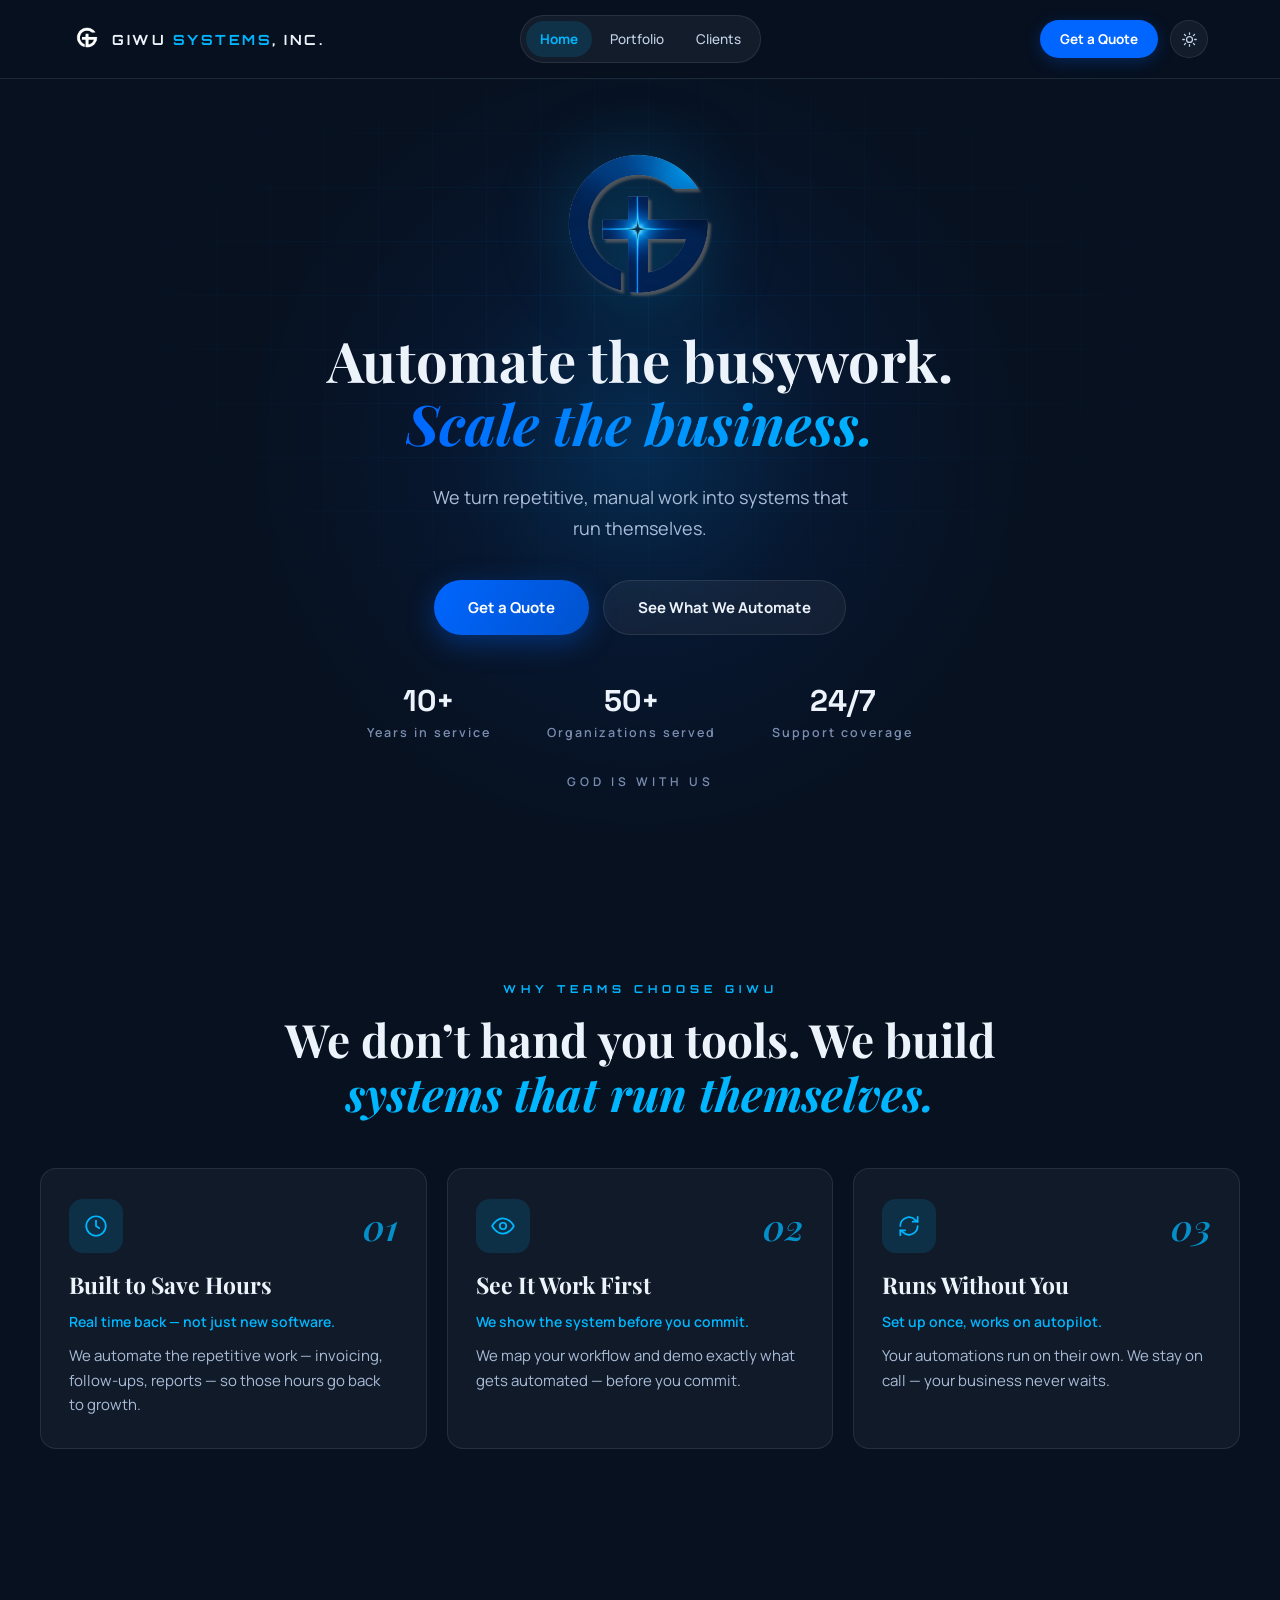
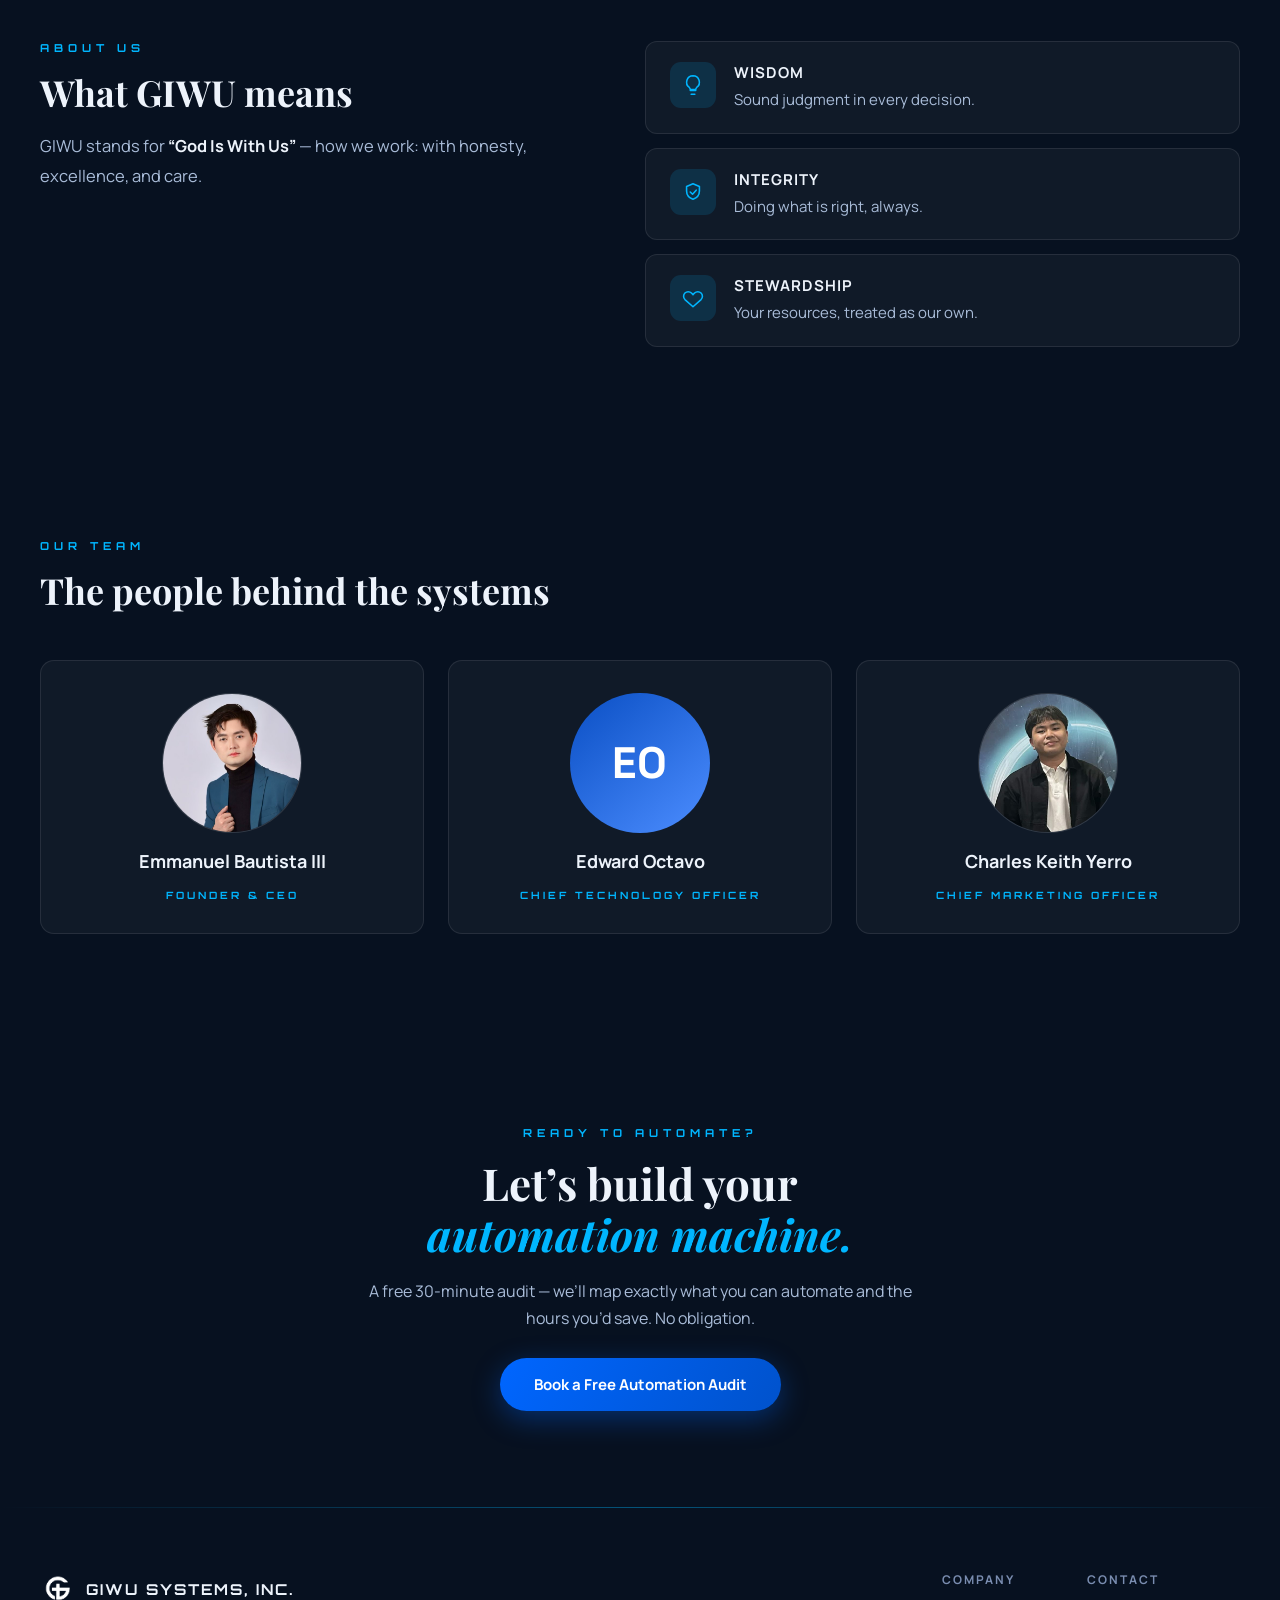
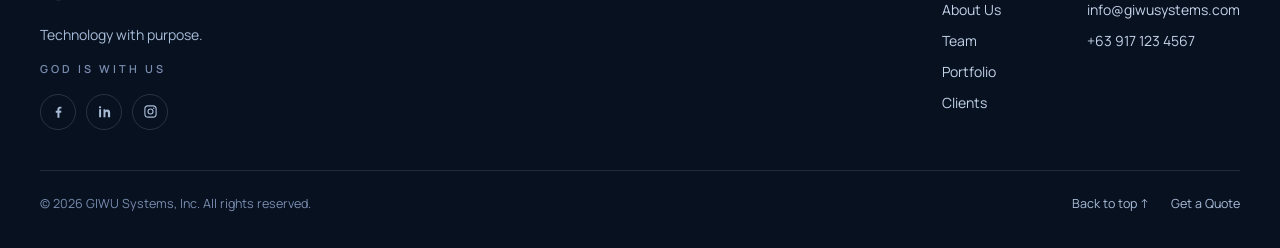
==== index.html @ 180b5df7 "Point meta/canonical to giwu-systems.github.io Co-Authored-By: Claude Opus 4.8 <noreply@anthropic.co" ====
<!DOCTYPE html>
<html lang="en" class="no-js">
<head>
  <meta charset="utf-8">
  <meta name="viewport" content="width=device-width, initial-scale=1">
  <title>GIWU Systems, Inc. — Automate the Busywork</title>
  <meta name="description" content="GIWU Systems automates your operations, sales, and back-office — we turn repetitive, manual work into systems that run themselves.">
  <meta name="theme-color" content="#071120">
  <meta name="color-scheme" content="dark light">

  <!-- Update the domain in canonical / og:url / og:image / twitter:image to your production URL before launch -->
  <link rel="canonical" href="https://giwu-systems.github.io/">

  <!-- Open Graph / social -->
  <meta property="og:type" content="website">
  <meta property="og:site_name" content="GIWU Systems, Inc.">
  <meta property="og:locale" content="en_US">
  <meta property="og:title" content="GIWU Systems, Inc. — Automate the Busywork">
  <meta property="og:description" content="We turn repetitive, manual work into systems that run themselves.">
  <meta property="og:url" content="https://giwu-systems.github.io/">
  <meta property="og:image" content="https://giwu-systems.github.io/assets/img/logo-full.png">
  <meta property="og:image:width" content="582">
  <meta property="og:image:height" content="582">
  <meta property="og:image:alt" content="GIWU Systems logo — a stylized G fused with an illuminated cross">

  <!-- Twitter / X card -->
  <meta name="twitter:card" content="summary_large_image">
  <meta name="twitter:title" content="GIWU Systems, Inc. — Automate the Busywork">
  <meta name="twitter:description" content="We turn repetitive, manual work into systems that run themselves.">
  <meta name="twitter:image" content="https://giwu-systems.github.io/assets/img/logo-full.png">

  <link rel="icon" type="image/png" href="assets/img/logo-full.png">
  <link rel="apple-touch-icon" href="assets/img/logo-full.png">

  <!-- Fonts -->
  <link rel="preconnect" href="https://fonts.googleapis.com">
  <link rel="preconnect" href="https://fonts.gstatic.com" crossorigin>
  <link href="https://fonts.googleapis.com/css2?family=Manrope:wght@400;500;600;700&family=Orbitron:wght@700&family=Space+Grotesk:wght@500;600;700&family=Playfair+Display:ital,wght@0,600;0,700;1,500;1,600;1,700&display=swap" rel="stylesheet">

  <link rel="stylesheet" href="assets/css/styles.css">

  <!-- Set theme before paint to avoid a flash.
       (The no-js class is removed by main.js, so content stays visible if it fails to load.) -->
  <script>
    try {
      var forced = new URLSearchParams(location.search).get('theme');
      if (forced !== 'light' && forced !== 'dark') forced = null;
      if ((forced || localStorage.getItem('giwu-theme')) === 'light') {
        document.documentElement.classList.add('light');
        var m = document.querySelector('meta[name="theme-color"]');
        if (m) m.setAttribute('content', '#FFFFFF');
      }
    } catch (e) {}
  </script>
</head>
<body>

  <a href="#main" class="skip-link">Skip to content</a>

  <!-- ===== Header ===== -->
  <header class="site-header">
    <div class="progress-bar" aria-hidden="true"></div>
    <div class="header-inner">
      <a href="index.html" class="brand" aria-label="GIWU Systems, Inc. — home">
        <img class="logo-dark" src="assets/img/logo-mark.png" alt="" width="32" height="32">
        <img class="logo-light" src="assets/img/logo-full.png" alt="" width="32" height="32">
        <span class="brand-name">GIWU <span class="brand-accent">SYSTEMS</span>, INC.</span>
      </a>

      <nav class="nav" id="primary-nav" aria-label="Primary">
        <div class="nav-pill">
          <a href="index.html" class="nav-link active" aria-current="page">Home</a>
          <a href="portfolio.html" class="nav-link">Portfolio</a>
          <a href="clients.html" class="nav-link">Clients</a>
        </div>
        <a class="btn btn-primary menu-cta" href="mailto:info@giwusystems.com">Get a Quote</a>
      </nav>

      <div class="header-actions">
        <a class="btn btn-primary nav-cta" href="mailto:info@giwusystems.com">Get a Quote</a>
        <button class="theme-btn" type="button" aria-label="Switch to light mode">
          <svg class="ico-sun" width="17" height="17" viewBox="0 0 24 24" fill="none" stroke="currentColor" stroke-width="1.8" stroke-linecap="round" aria-hidden="true"><circle cx="12" cy="12" r="4.2"></circle><path d="M12 2.5v2.2M12 19.3v2.2M2.5 12h2.2M19.3 12h2.2M4.9 4.9l1.6 1.6M17.5 17.5l1.6 1.6M19.1 4.9l-1.6 1.6M6.5 17.5l-1.6 1.6"></path></svg>
          <svg class="ico-moon" width="16" height="16" viewBox="0 0 24 24" fill="none" stroke="currentColor" stroke-width="1.8" stroke-linecap="round" stroke-linejoin="round" aria-hidden="true"><path d="M21 12.8A9 9 0 1 1 11.2 3 7 7 0 0 0 21 12.8z"></path></svg>
        </button>
        <button class="burger" type="button" aria-label="Open menu" aria-expanded="false" aria-controls="primary-nav">
          <span></span><span></span><span></span>
        </button>
      </div>
    </div>
  </header>

  <main id="main">

    <span id="top"></span>

    <!-- ===== Hero ===== -->
    <section class="hero" aria-labelledby="hero-title">
      <div class="hero-orb hero-orb-1" aria-hidden="true"></div>
      <div class="hero-orb hero-orb-2" aria-hidden="true"></div>
      <div class="hero-grid" aria-hidden="true"></div>
      <div class="hero-inner">
        <img class="hero-logo" src="assets/img/logo-full.png" alt="GIWU Systems logo — a stylized G fused with an illuminated cross" width="150" height="150">
        <h1 id="hero-title" class="hero-title">Automate the busywork. <span class="grad">Scale the business.</span></h1>
        <p class="hero-sub">We turn repetitive, manual work into systems that run themselves.</p>
        <div class="hero-cta">
          <a href="mailto:info@giwusystems.com" class="btn btn-gradient btn-lg">Get a Quote</a>
          <a href="portfolio.html" class="btn btn-ghost btn-lg">See What We Automate</a>
        </div>
        <div class="stats">
          <div class="stat">
            <span class="stat-num" data-count="10" data-suffix="+">10+</span>
            <span class="stat-label">Years in service</span>
          </div>
          <div class="stat">
            <span class="stat-num" data-count="50" data-suffix="+">50+</span>
            <span class="stat-label">Organizations served</span>
          </div>
          <div class="stat">
            <span class="stat-num">24/7</span>
            <span class="stat-label">Support coverage</span>
          </div>
        </div>
        <p class="hero-tagline">GOD IS WITH US</p>
      </div>
    </section>

    <!-- ===== Why GIWU ===== -->
    <section class="section reveal" id="why" aria-labelledby="why-title">
      <div class="container stack-lg">
        <div class="why-head">
          <span class="eyebrow">WHY TEAMS CHOOSE GIWU</span>
          <h2 id="why-title" class="why-heading">We don&rsquo;t hand you tools. We build <em>systems that run themselves.</em></h2>
        </div>
        <div class="why-grid">
          <article class="why-card">
            <div class="why-card-top">
              <span class="why-icon"><svg viewBox="0 0 24 24" fill="none" stroke="currentColor" stroke-width="1.6" stroke-linecap="round" stroke-linejoin="round" aria-hidden="true"><circle cx="12" cy="12" r="9"></circle><polyline points="12 7 12 12 15 14"></polyline></svg></span>
              <span class="why-num">01</span>
            </div>
            <h3 class="why-title">Built to Save Hours</h3>
            <p class="why-sub">Real time back — not just new software.</p>
            <p class="why-body">We automate the repetitive work — invoicing, follow-ups, reports — so those hours go back to growth.</p>
          </article>
          <article class="why-card">
            <div class="why-card-top">
              <span class="why-icon"><svg viewBox="0 0 24 24" fill="none" stroke="currentColor" stroke-width="1.6" stroke-linecap="round" stroke-linejoin="round" aria-hidden="true"><path d="M2 12s3.6-7 10-7 10 7 10 7-3.6 7-10 7-10-7-10-7z"></path><circle cx="12" cy="12" r="3"></circle></svg></span>
              <span class="why-num">02</span>
            </div>
            <h3 class="why-title">See It Work First</h3>
            <p class="why-sub">We show the system before you commit.</p>
            <p class="why-body">We map your workflow and demo exactly what gets automated — before you commit.</p>
          </article>
          <article class="why-card">
            <div class="why-card-top">
              <span class="why-icon"><svg viewBox="0 0 24 24" fill="none" stroke="currentColor" stroke-width="1.6" stroke-linecap="round" stroke-linejoin="round" aria-hidden="true"><path d="M4 12a8 8 0 0 1 13.7-5.6L20 8"></path><path d="M20 3.5V8h-4.5"></path><path d="M20 12a8 8 0 0 1-13.7 5.6L4 16"></path><path d="M4 20.5V16h4.5"></path></svg></span>
              <span class="why-num">03</span>
            </div>
            <h3 class="why-title">Runs Without You</h3>
            <p class="why-sub">Set up once, works on autopilot.</p>
            <p class="why-body">Your automations run on their own. We stay on call — your business never waits.</p>
          </article>
        </div>
      </div>
    </section>

    <!-- ===== About ===== -->
    <section class="section section-alt reveal" id="about" aria-labelledby="about-title">
      <div class="container grid grid-2 about-grid">
        <div class="stack-sm">
          <span class="eyebrow">ABOUT US</span>
          <h2 id="about-title" class="section-title">What GIWU means</h2>
          <p class="lead">GIWU stands for <strong>&ldquo;God Is With Us&rdquo;</strong> — how we work: with honesty, excellence, and care.</p>
        </div>
        <div class="value-list">
          <div class="value-row">
            <span class="value-icon"><svg viewBox="0 0 24 24" fill="none" stroke="currentColor" stroke-width="1.7" stroke-linecap="round" stroke-linejoin="round" aria-hidden="true"><path d="M9 18h6"></path><path d="M10 22h4"></path><path d="M12 2a7 7 0 0 0-4 12.7c.6.5 1 1.3 1 2.3h6c0-1 .4-1.8 1-2.3A7 7 0 0 0 12 2z"></path></svg></span>
            <div>
              <h3 class="value-title">WISDOM</h3>
              <p class="value-desc">Sound judgment in every decision.</p>
            </div>
          </div>
          <div class="value-row">
            <span class="value-icon"><svg viewBox="0 0 24 24" fill="none" stroke="currentColor" stroke-width="1.7" stroke-linecap="round" stroke-linejoin="round" aria-hidden="true"><path d="M12 3l7 3v5c0 4.4-3 7.6-7 9-4-1.4-7-4.6-7-9V6z"></path><polyline points="9 12 11.5 14.5 15.5 10"></polyline></svg></span>
            <div>
              <h3 class="value-title">INTEGRITY</h3>
              <p class="value-desc">Doing what is right, always.</p>
            </div>
          </div>
          <div class="value-row">
            <span class="value-icon"><svg viewBox="0 0 24 24" fill="none" stroke="currentColor" stroke-width="1.7" stroke-linecap="round" stroke-linejoin="round" aria-hidden="true"><path d="M20.8 6.6a5 5 0 0 0-7.1 0L12 8.3l-1.7-1.7a5 5 0 1 0-7.1 7.1L12 21.5l8.8-7.8a5 5 0 0 0 0-7.1z"></path></svg></span>
            <div>
              <h3 class="value-title">STEWARDSHIP</h3>
              <p class="value-desc">Your resources, treated as our own.</p>
            </div>
          </div>
        </div>
      </div>
    </section>

    <!-- ===== Team ===== -->
    <section class="section reveal" id="team" aria-labelledby="team-title">
      <div class="container stack-lg">
        <div class="section-head-row">
          <div class="stack-sm">
            <span class="eyebrow">OUR TEAM</span>
            <h2 id="team-title" class="section-title">The people behind the systems</h2>
          </div>
        </div>
        <div class="grid grid-3">
          <!-- Swap each .avatar for a real headshot: <img class="avatar" src="…" alt="Name"> -->
          <article class="team-card">
            <img class="avatar" src="assets/img/team/emmanuel.jpg" alt="" width="140" height="140" loading="lazy">
            <h3 class="team-name">Emmanuel Bautista III</h3>
            <span class="team-dept">FOUNDER &amp; CEO</span>
          </article>
          <article class="team-card">
            <span class="avatar avatar-initials avatar-2" aria-hidden="true">EO</span>
            <h3 class="team-name">Edward Octavo</h3>
            <span class="team-dept">CHIEF TECHNOLOGY OFFICER</span>
          </article>
          <article class="team-card">
            <img class="avatar" src="assets/img/team/charles.jpg" alt="" width="140" height="140" loading="lazy">
            <h3 class="team-name">Charles Keith Yerro</h3>
            <span class="team-dept">CHIEF MARKETING OFFICER</span>
          </article>
        </div>
      </div>
    </section>

    <!-- ===== Call to action ===== -->
    <section class="section cta-final reveal" aria-labelledby="cta-final-title">
      <div class="container cta-final-inner">
        <span class="eyebrow">READY TO AUTOMATE?</span>
        <h2 id="cta-final-title" class="cta-final-title">Let&rsquo;s build your <em>automation machine.</em></h2>
        <p class="cta-final-sub">A free 30-minute audit &mdash; we&rsquo;ll map exactly what you can automate and the hours you&rsquo;d save. No obligation.</p>
        <a href="mailto:info@giwusystems.com?subject=Free%20Automation%20Audit" class="btn btn-gradient btn-lg cta-final-btn">Book a Free Automation Audit</a>
      </div>
    </section>

  </main>

  <!-- ===== Footer ===== -->
  <footer class="footer">
    <div class="footer-hairline" aria-hidden="true"></div>
    <div class="container footer-inner">
      <div class="footer-top">
        <div class="footer-brand">
          <div class="brand">
            <img class="logo-dark" src="assets/img/logo-mark.png" alt="" width="38" height="38">
            <img class="logo-light" src="assets/img/logo-full.png" alt="" width="38" height="38">
            <span class="footer-brand-name">GIWU SYSTEMS, INC.</span>
          </div>
          <p class="footer-tag">Technology with purpose.</p>
          <p class="footer-motto">GOD IS WITH US</p>
          <!-- Replace each href="#" with the real social profile URL (add target="_blank" rel="noopener"). -->
          <div class="social">
            <a href="#" class="social-link" aria-label="GIWU Systems on Facebook">
              <svg width="15" height="15" viewBox="0 0 24 24" fill="currentColor" aria-hidden="true"><path d="M13.5 22v-8.1h2.7l.4-3.1h-3.1V8.8c0-.9.25-1.5 1.55-1.5h1.65V4.5c-.3 0-1.3-.1-2.4-.1-2.4 0-4 1.45-4 4.1v2.3H7.6v3.1h2.7V22h3.2z"></path></svg>
            </a>
            <a href="#" class="social-link" aria-label="GIWU Systems on LinkedIn">
              <svg width="15" height="15" viewBox="0 0 24 24" fill="currentColor" aria-hidden="true"><path d="M6.5 8.5H3.4V21h3.1V8.5zM4.9 7.1a1.85 1.85 0 1 0 0-3.7 1.85 1.85 0 0 0 0 3.7zM21 13.9c0-3.4-1.8-5-4.2-5-1.9 0-2.8 1-3.3 1.8V8.5h-3.1V21h3.1v-6.2c0-1.6.7-2.6 2.1-2.6 1.3 0 1.9.9 1.9 2.6V21H21v-7.1z"></path></svg>
            </a>
            <a href="#" class="social-link" aria-label="GIWU Systems on Instagram">
              <svg width="15" height="15" viewBox="0 0 24 24" aria-hidden="true"><rect x="3" y="3" width="18" height="18" rx="5" fill="none" stroke="currentColor" stroke-width="1.8"></rect><circle cx="12" cy="12" r="4" fill="none" stroke="currentColor" stroke-width="1.8"></circle><circle cx="17.2" cy="6.8" r="1.1" fill="currentColor"></circle></svg>
            </a>
          </div>
        </div>
        <div class="footer-cols">
          <nav class="footer-col" aria-label="Company">
            <span class="footer-heading">COMPANY</span>
            <a href="#about">About Us</a>
            <a href="#team">Team</a>
            <a href="portfolio.html">Portfolio</a>
            <a href="clients.html">Clients</a>
          </nav>
          <nav class="footer-col" aria-label="Contact">
            <span class="footer-heading">CONTACT</span>
            <a href="mailto:info@giwusystems.com">info@giwusystems.com</a>
            <a href="tel:+639171234567">+63 917 123 4567</a>
          </nav>
        </div>
      </div>
      <div class="footer-bottom">
        <span>&copy; 2026 GIWU Systems, Inc. All rights reserved.</span>
        <div class="footer-bottom-links">
          <a href="#top">Back to top <span aria-hidden="true">&uarr;</span></a>
          <a href="mailto:info@giwusystems.com">Get a Quote</a>
        </div>
      </div>
    </div>
  </footer>

  <script src="assets/js/main.js" defer></script>
</body>
</html>
---- assets/css/styles.css ----
/* ============================================================
   GIWU Systems, Inc. — site styles
   Dark theme by default; .light on <html> switches to light.
   ============================================================ */

/* ---------- Reset & base ---------- */
*, *::before, *::after { box-sizing: border-box; }
html, body { margin: 0; padding: 0; }
html { scroll-behavior: smooth; }
body {
  background: var(--bg);
  color: var(--ink);
  font-family: 'Manrope', -apple-system, BlinkMacSystemFont, sans-serif;
  -webkit-font-smoothing: antialiased;
  text-rendering: optimizeLegibility;
  overflow-x: hidden;
}
img { max-width: 100%; display: block; }
a { -webkit-tap-highlight-color: transparent; }
h1, h2, h3, p, blockquote, figure { margin: 0; }
ul { margin: 0; padding: 0; list-style: none; }
button { font-family: inherit; }
:where(a, button, input, textarea, summary):focus-visible {
  outline: 2px solid var(--accent);
  outline-offset: 2px;
  border-radius: 4px;
}
section, #top, #main { scroll-margin-top: 92px; }
::placeholder { color: var(--faint); opacity: 1; }
::selection { background: var(--accent); color: #fff; }

.skip-link {
  position: absolute; left: 12px; top: -60px;
  background: var(--accent); color: #fff; padding: 10px 18px;
  border-radius: 8px; font-weight: 700; font-size: 14px; z-index: 200;
  transition: top .2s ease; text-decoration: none;
}
.skip-link:focus { top: 12px; }

/* ---------- Theme tokens ---------- */
:root {
  --bg: #071120; --bg-2: #071120; --bg-footer: #071120;
  --header-bg: rgba(7,17,32,0.9); --menu-bg: rgba(7,17,32,0.98);
  --card: rgba(255,255,255,0.04); --card-border: rgba(255,255,255,0.09);
  --pill-bg: rgba(255,255,255,0.05); --hairline: rgba(255,255,255,0.1);
  --nav-hover: rgba(255,255,255,0.08);
  --ink: #EDF3FB; --body: #A9BCD8; --body-2: #C4D2E8; --faint: #7A8DB0;
  --accent: #00B6FF; --accent-soft: rgba(0,182,255,0.14);
  --input-bg: #0B1E3A; --input-border: rgba(255,255,255,0.14);
  --hover-border: rgba(93,160,255,0.45); --hover-shadow: 0 0 28px rgba(0,102,255,0.12);
  --err: #ff6b6b;
}
html.light {
  --bg: #FFFFFF; --bg-2: #FFFFFF; --bg-footer: #FFFFFF;
  --header-bg: rgba(255,255,255,0.92); --menu-bg: rgba(255,255,255,0.98);
  --card: #FFFFFF; --card-border: #E1E8F2;
  --pill-bg: #F1F5FA; --hairline: #E4EAF3;
  --nav-hover: rgba(10,29,61,0.05);
  --ink: #0A1D3D; --body: #55657F; --body-2: #44546C; --faint: #5C6A80;
  --accent: #0066FF; --accent-soft: rgba(0,102,255,0.1);
  --input-bg: #FFFFFF; --input-border: #D5DEEC;
  --hover-border: #9EC2F0; --hover-shadow: 0 12px 32px rgba(10,29,61,0.08);
  --err: #C62828;
}

/* Logo swap between themes */
.logo-light { display: none; }
html.light .logo-dark { display: none; }
html.light .logo-light { display: block; }
/* Theme-toggle icon swap */
.ico-moon { display: none; }
html.light .ico-sun { display: none; }
html.light .ico-moon { display: block; }

/* ---------- Keyframes ---------- */
@keyframes gwPulse {
  0%, 100% { filter: drop-shadow(0 0 24px rgba(0,182,255,0.2)); }
  50% { filter: drop-shadow(0 0 46px rgba(0,182,255,0.42)); }
}
@keyframes gwRise { from { opacity: 0; transform: translateY(18px); } to { opacity: 1; transform: translateY(0); } }
@keyframes gwGridPan { from { background-position: 0 0; } to { background-position: 54px 54px; } }
@keyframes gwGlow { 0%, 100% { opacity: .6; } 50% { opacity: 1; } }
@keyframes gwOrb { 0%, 100% { transform: translateX(-50%) translateY(0); } 50% { transform: translateX(-50%) translateY(28px); } }

/* ---------- Layout utilities ---------- */
.container { max-width: 1200px; margin: 0 auto; }
.section { padding: 96px 32px; }
.section-alt { background: var(--bg-2); }
.stack-lg { display: flex; flex-direction: column; gap: 48px; }
.stack-sm { display: flex; flex-direction: column; gap: 16px; }
.grid { display: grid; }
.grid-2 { grid-template-columns: 1fr 1fr; gap: 64px; align-items: start; }
.grid-3 { grid-template-columns: repeat(3, 1fr); gap: 24px; }
.grid-4 { grid-template-columns: repeat(4, 1fr); gap: 20px; }

.eyebrow {
  font-family: 'Orbitron', sans-serif; font-size: 11px; font-weight: 700;
  letter-spacing: 5px; color: var(--accent);
}
.eyebrow-cyan { color: #00B6FF; }
.micro-label {
  font-family: 'Orbitron', sans-serif; font-size: 11px; font-weight: 700;
  letter-spacing: 5px; color: var(--faint);
}
.section-head { display: flex; flex-direction: column; gap: 14px; max-width: 640px; }
.section-head-center { align-items: center; text-align: center; }
.section-head-row {
  display: flex; align-items: flex-end; justify-content: space-between;
  gap: 24px; flex-wrap: wrap;
}
.section-title {
  font-family: 'Playfair Display', Georgia, serif; font-weight: 700;
  font-size: 36px; color: var(--ink); line-height: 1.22;
}
.section-title em { font-style: italic; color: var(--accent); }
.section-title.on-dark { color: #EDF3FB; }
.section-desc { font-size: 16px; line-height: 1.7; color: var(--body); text-wrap: pretty; }
.lead { font-size: 16px; line-height: 1.7; color: var(--body); text-wrap: pretty; }
.link-arrow {
  font-size: 15px; font-weight: 700; color: var(--accent);
  text-decoration: none; white-space: nowrap; transition: color .2s ease;
  align-self: flex-start;
}
.link-arrow:hover { color: var(--ink); }

/* ---------- Buttons ---------- */
.btn {
  display: inline-flex; align-items: center; justify-content: center;
  font-weight: 700; text-decoration: none; border: none; cursor: pointer;
  border-radius: 999px; white-space: nowrap;
  transition: transform .2s ease, background .2s ease, box-shadow .2s ease,
              border-color .2s ease, color .2s ease;
}
.btn-lg { font-size: 15px; padding: 16px 34px; }
.btn-primary { color: #fff; background: #0066FF; box-shadow: 0 4px 16px rgba(0,102,255,0.25); }
.btn-primary:hover { background: #3D8BFF; transform: translateY(-2px); box-shadow: 0 6px 22px rgba(0,102,255,0.4); }
.btn-gradient {
  /* White text must clear 4.5:1 across the whole fill; the cyan #00B6FF end
     fails (2.3:1), so use an all-blue gradient (worst case #0066FF = 4.83:1). */
  color: #fff; background: linear-gradient(120deg, #0066FF, #0052CC);
  box-shadow: 0 8px 28px rgba(0,102,255,0.35);
}
.btn-gradient:hover { transform: translateY(-2px); box-shadow: 0 12px 36px rgba(0,102,255,0.55); }
.btn-ghost {
  color: var(--ink); background: var(--pill-bg);
  border: 1px solid var(--card-border);
}
.btn-ghost:hover { border-color: var(--accent); color: var(--accent); transform: translateY(-2px); }

/* ---------- Header ---------- */
.site-header {
  position: sticky; top: 0; z-index: 50;
  background: var(--header-bg); backdrop-filter: blur(10px);
  -webkit-backdrop-filter: blur(10px);
  border-bottom: 1px solid var(--hairline);
}
.progress-bar {
  position: absolute; left: 0; bottom: -1px; height: 2px; width: 0;
  background: linear-gradient(90deg, #0066FF, #00B6FF);
  transition: width .15s linear, opacity .3s ease; opacity: 0;
  border-radius: 0 2px 2px 0;
}
.header-inner {
  max-width: 1200px; margin: 0 auto; padding: 0 32px; height: 78px;
  display: grid; grid-template-columns: 1fr auto 1fr; align-items: center;
}
.brand { display: flex; align-items: center; gap: 8px; text-decoration: none; }
.brand img { object-fit: contain; }
.brand-name {
  font-family: 'Orbitron', sans-serif; font-weight: 700; font-size: 14px;
  letter-spacing: 2.5px; color: var(--ink); white-space: nowrap;
}
.brand-accent { color: var(--accent); }

.nav { grid-column: 2; justify-self: center; display: flex; align-items: center; gap: 16px; }
.nav-pill {
  display: flex; align-items: center; gap: 4px;
  background: var(--pill-bg); border: 1px solid var(--card-border);
  border-radius: 999px; padding: 5px;
}
.nav-link {
  font-size: 13.5px; font-weight: 500; color: var(--body-2);
  padding: 9px 14px; border-radius: 999px; text-decoration: none;
  white-space: nowrap; transition: background .2s ease, color .2s ease;
}
.nav-link:hover { background: var(--nav-hover); color: var(--ink); }
.nav-link.active { color: var(--accent); background: var(--accent-soft); font-weight: 700; }

.header-actions { grid-column: 3; justify-self: end; display: flex; align-items: center; gap: 8px; }
.nav-cta { font-size: 13.5px; padding: 10px 20px; margin-right: 4px; }
.menu-cta { display: none; }

.theme-btn {
  display: flex; align-items: center; justify-content: center;
  width: 38px; height: 38px; border-radius: 999px;
  background: var(--pill-bg); border: 1px solid var(--card-border);
  cursor: pointer; padding: 0; color: var(--body-2);
  transition: color .2s ease, border-color .2s ease;
}
.theme-btn:hover { color: var(--accent); border-color: var(--accent); }

.burger {
  display: none; flex-direction: column; justify-content: center; gap: 5px;
  cursor: pointer; padding: 10px; margin: -10px; background: none; border: none;
}
.burger span {
  display: block; width: 22px; height: 2px; background: var(--ink);
  border-radius: 2px; transition: transform .25s ease, opacity .25s ease;
}
.burger[aria-expanded="true"] span:nth-child(1) { transform: translateY(7px) rotate(45deg); }
.burger[aria-expanded="true"] span:nth-child(2) { opacity: 0; }
.burger[aria-expanded="true"] span:nth-child(3) { transform: translateY(-7px) rotate(-45deg); }

/* ---------- Hero ---------- */
.hero { position: relative; overflow: hidden; background: var(--bg); }
.hero-orb {
  position: absolute; left: 50%; top: -80px; transform: translateX(-50%);
  pointer-events: none; animation: gwOrb 9s ease-in-out infinite;
}
.hero-orb-1 {
  width: 900px; height: 900px;
  background: radial-gradient(circle, rgba(0,102,255,0.13) 0%, transparent 62%);
}
.hero-orb-2 {
  width: 420px; height: 420px; top: 150px; animation-delay: -4.5s;
  background: radial-gradient(circle, rgba(0,182,255,0.10) 0%, transparent 65%);
}
.hero-grid {
  position: absolute; inset: 0; pointer-events: none;
  background-image:
    linear-gradient(rgba(0,150,255,0.07) 1px, transparent 1px),
    linear-gradient(90deg, rgba(0,150,255,0.07) 1px, transparent 1px);
  background-size: 54px 54px;
  -webkit-mask-image: radial-gradient(ellipse 75% 65% at 50% 30%, black 0%, transparent 72%);
  mask-image: radial-gradient(ellipse 75% 65% at 50% 30%, black 0%, transparent 72%);
  animation: gwGridPan 6s linear infinite;
}
.hero-inner {
  max-width: 1200px; margin: 0 auto; padding: 72px 32px 96px;
  position: relative; display: flex; flex-direction: column; align-items: center;
  text-align: center; gap: 28px;
}
.hero-inner > * { animation: gwRise .7s cubic-bezier(.16,1,.3,1) backwards; }
.hero-inner > *:nth-child(2) { animation-delay: .14s; }
.hero-inner > *:nth-child(3) { animation-delay: .26s; }
.hero-inner > *:nth-child(4) { animation-delay: .38s; }
.hero-inner > *:nth-child(5) { animation-delay: .5s; }
.hero-inner > *:nth-child(6) { animation-delay: .62s; }
.hero-logo {
  width: 150px; height: 150px; object-fit: contain;
  filter: drop-shadow(0 0 34px rgba(0,182,255,0.28));
  animation: gwRise .7s cubic-bezier(.16,1,.3,1) backwards,
             gwPulse 4.5s ease-in-out .8s infinite;
}
.hero-title {
  font-family: 'Playfair Display', Georgia, serif; font-weight: 700; font-size: 56px;
  line-height: 1.12; color: var(--ink); text-wrap: balance; max-width: min(760px, 100%);
}
.grad {
  font-style: italic;
  background: linear-gradient(90deg, #0066FF, #00B6FF);
  -webkit-background-clip: text; background-clip: text;
  -webkit-text-fill-color: transparent; color: #00B6FF;
}
/* The cyan end fails 3:1 large-text contrast on white; darken it in light mode */
html.light .grad {
  background-image: linear-gradient(90deg, #0066FF, #0088CC);
  color: #0066FF;
}
.hero-sub { font-size: 18px; line-height: 1.7; color: var(--body); max-width: min(540px, 100%); text-wrap: pretty; }
.hero-cta { display: flex; gap: 14px; flex-wrap: wrap; justify-content: center; margin-top: 8px; max-width: 100%; }
.stats { display: flex; gap: 56px; justify-content: center; flex-wrap: wrap; margin-top: 18px; max-width: 100%; }
.stat { display: flex; flex-direction: column; gap: 4px; align-items: center; }
.stat-num { font-family: 'Space Grotesk', sans-serif; font-size: 30px; font-weight: 700; color: var(--ink); }
.stat-label { font-size: 12.5px; color: var(--faint); letter-spacing: 2px; font-weight: 600; }
.hero-tagline { font-size: 12px; letter-spacing: 4px; font-weight: 600; color: var(--faint); margin-top: 4px; }

/* ---------- Trusted ---------- */
.trusted { background: var(--bg); padding: 32px 32px 64px; }
.trusted-inner { display: flex; flex-direction: column; align-items: center; gap: 24px; max-width: 1000px; }
.trusted-logos { display: flex; align-items: center; justify-content: center; gap: 20px; flex-wrap: wrap; max-width: 100%; }
.logo-slot {
  width: 150px; height: 48px; display: flex; align-items: center; justify-content: center;
  background: var(--pill-bg); border: 1px solid var(--card-border); border-radius: 10px;
  color: var(--faint); transition: border-color .25s ease, color .25s ease;
}
.logo-slot:hover { border-color: var(--hover-border); color: var(--body-2); }

/* ---------- Cards (services) ---------- */
.card {
  background: var(--card); border: 1px solid var(--card-border); border-radius: 12px;
  padding: 24px 22px; display: flex; flex-direction: column; gap: 12px;
  transition: transform .25s ease, box-shadow .25s ease, border-color .25s ease;
}
.card:hover { border-color: var(--hover-border); box-shadow: var(--hover-shadow); transform: translateY(-4px); }
.card-icon {
  width: 44px; height: 44px; border-radius: 10px; background: var(--accent-soft);
  display: flex; align-items: center; justify-content: center; color: var(--accent);
}
.card-title { font-size: 16px; font-weight: 700; color: var(--ink); }
.card-desc { font-size: 14px; line-height: 1.6; color: var(--body); text-wrap: pretty; }
.feature-list { display: flex; flex-direction: column; gap: 7px; margin-top: 2px; }
.feature-list li { display: flex; align-items: center; gap: 8px; font-size: 13px; color: var(--body-2); }
.dot { width: 5px; height: 5px; border-radius: 999px; background: var(--accent); flex-shrink: 0; }
/* Services: 2-column grid of horizontal cards (icon left, text right) */
.grid-services { grid-template-columns: 1fr 1fr; gap: 20px; }
.card-row { flex-direction: row; align-items: flex-start; gap: 16px; padding: 26px 24px; }
.card-row .card-icon { flex-shrink: 0; }
.card-body { display: flex; flex-direction: column; gap: 8px; }

/* ---------- Process (fixed dark band) ---------- */
.process {
  position: relative; overflow: hidden;
  background: #071120;
}
.process .container { position: relative; }
.step-card {
  background: rgba(255,255,255,0.05); border: 1px solid rgba(255,255,255,0.1);
  border-radius: 12px; padding: 32px 28px; display: flex; flex-direction: column; gap: 12px;
  transition: transform .25s ease, box-shadow .25s ease, border-color .25s ease;
}
.step-card:hover { border-color: rgba(93,160,255,0.5); box-shadow: 0 0 28px rgba(0,102,255,0.2); transform: translateY(-4px); }
.step-num { font-family: 'Space Grotesk', sans-serif; font-size: 14px; font-weight: 700; color: #00B6FF; }
.step-title { font-size: 18px; font-weight: 700; color: #EDF3FB; }
.step-desc { font-size: 15px; line-height: 1.7; color: #A9BCD8; }

/* ---------- About ---------- */
.about-grid { grid-template-columns: 1fr 1.1fr; }
.about-grid .lead { font-size: 16.5px; line-height: 1.8; }
.about-grid .lead strong { color: var(--ink); }
.value-list { display: flex; flex-direction: column; gap: 14px; }
.value-row {
  display: flex; gap: 18px; align-items: flex-start;
  background: var(--card); border: 1px solid var(--card-border); border-radius: 12px;
  padding: 20px 24px; transition: border-color .25s ease, transform .25s ease;
}
.value-row:hover { border-color: var(--hover-border); }
.value-num { font-family: 'Space Grotesk', sans-serif; font-size: 14px; font-weight: 700; color: var(--accent); }
.value-title { font-size: 15px; font-weight: 700; letter-spacing: 1px; color: var(--ink); margin-bottom: 4px; }
.value-desc { font-size: 15px; line-height: 1.7; color: var(--body); }

/* ---------- Team ---------- */
.team-card {
  background: var(--card); border: 1px solid var(--card-border); border-radius: 14px;
  padding: 32px 28px; display: flex; flex-direction: column; align-items: center;
  gap: 16px; text-align: center;
  transition: transform .25s ease, box-shadow .25s ease, border-color .25s ease;
}
.team-card:hover { border-color: var(--hover-border); box-shadow: var(--hover-shadow); transform: translateY(-4px); }
.avatar {
  width: 140px; height: 140px; border-radius: 999px; overflow: hidden;
  display: flex; align-items: center; justify-content: center;
  background: var(--pill-bg); border: 1px solid var(--card-border); color: var(--faint);
}
img.avatar { object-fit: cover; }
.team-name { font-size: 18px; font-weight: 700; color: var(--ink); }
.team-dept { font-family: 'Orbitron', sans-serif; font-size: 10px; font-weight: 700; letter-spacing: 3px; color: var(--accent); }
/* Initial avatars (swap for real headshots later: <img class="avatar" src="…" alt="Name">) */
.avatar-initials {
  border: none; color: #fff; letter-spacing: 1px;
  font-family: 'Space Grotesk', sans-serif; font-size: 44px; font-weight: 700;
}
.avatar-1 { background: linear-gradient(140deg, #0066FF, #00B6FF); }
.avatar-2 { background: linear-gradient(140deg, #0A4FC4, #4C8DFF); }
.avatar-3 { background: linear-gradient(140deg, #0A84C7, #1FC7A6); }

/* Process step icons */
.step-icon {
  width: 46px; height: 46px; border-radius: 12px; margin-bottom: 2px;
  display: flex; align-items: center; justify-content: center;
  background: rgba(0,182,255,0.14); color: #00B6FF;
}
.step-icon svg { width: 22px; height: 22px; }

/* About value icons */
.value-icon {
  width: 46px; height: 46px; border-radius: 11px; flex-shrink: 0;
  display: flex; align-items: center; justify-content: center;
  background: var(--accent-soft); color: var(--accent);
}
.value-icon svg { width: 22px; height: 22px; }

/* ---------- Featured quote ---------- */
.featured-quote {
  max-width: 860px; display: flex; flex-direction: column; align-items: center;
  text-align: center; gap: 20px;
}
.quote-mark { font-family: 'Space Grotesk', sans-serif; font-size: 52px; font-weight: 700; color: var(--accent); line-height: 1; }
.quote-text {
  font-family: 'Space Grotesk', sans-serif; font-size: 27px; line-height: 1.5;
  color: var(--ink); font-weight: 500; text-wrap: balance; max-width: 100%;
}
.quote-attr { font-size: 14px; color: var(--faint); font-style: normal; }

/* ---------- CTA band ---------- */
.cta-card {
  position: relative; overflow: hidden; border-radius: 22px;
  background: linear-gradient(135deg, #0C2F63 0%, #081E42 55%, #071120 100%);
  border: 1px solid rgba(255,255,255,0.1); box-shadow: 0 0 44px rgba(0,102,255,0.08);
  padding: 76px 48px; display: flex; flex-direction: column; align-items: center;
  text-align: center; gap: 20px;
}
.cta-glow {
  position: absolute; left: 50%; top: -240px; transform: translateX(-50%);
  width: 700px; height: 420px; pointer-events: none;
  background: radial-gradient(ellipse, rgba(0,102,255,0.22) 0%, transparent 65%);
  animation: gwGlow 5s ease-in-out infinite;
}
.cta-eyebrow { position: relative; display: flex; align-items: center; gap: 12px; }
.cta-line-l { width: 30px; height: 1px; background: linear-gradient(90deg, transparent, #00B6FF); }
.cta-line-r { width: 30px; height: 1px; background: linear-gradient(90deg, #00B6FF, transparent); }
.cta-title {
  position: relative; font-family: 'Space Grotesk', sans-serif; font-weight: 700;
  font-size: 34px; color: #EDF3FB; max-width: min(680px, 100%); line-height: 1.3; text-wrap: balance;
}
.cta-btn { position: relative; margin-top: 8px; box-shadow: 0 4px 22px rgba(0,102,255,0.3); }

/* ---------- Contact ---------- */
.contact-grid { grid-template-columns: 1fr 1.2fr; gap: 72px; }
.contact-list { display: flex; flex-direction: column; gap: 12px; margin-top: 12px; }
.contact-item { display: flex; align-items: center; gap: 12px; color: var(--accent); }
.contact-item a { font-size: 15px; color: var(--body-2); text-decoration: none; transition: color .2s ease; }
.contact-item a:hover { color: var(--accent); }
.form-card {
  background: var(--card); border: 1px solid var(--card-border); border-radius: 14px;
  padding: 36px; display: flex; flex-direction: column; gap: 18px;
}
.form-row { grid-template-columns: 1fr 1fr; gap: 18px; }
.field { display: flex; flex-direction: column; gap: 8px; font-size: 13px; font-weight: 600; color: var(--body-2); }
.input {
  font-family: 'Manrope', sans-serif; font-size: 14px; padding: 13px 14px;
  border: 1px solid var(--input-border); border-radius: 6px;
  background: var(--input-bg); color: var(--ink); outline: none;
  transition: border-color .2s ease, box-shadow .2s ease;
}
.input:focus { border-color: var(--accent); box-shadow: 0 0 0 3px var(--accent-soft); }
.input:user-invalid { border-color: var(--err); }
.textarea { resize: vertical; min-height: 108px; }
.btn-submit {
  font-size: 15px; font-weight: 700; color: #fff; background: #0066FF; border: none;
  padding: 15px 24px; border-radius: 6px; cursor: pointer;
  box-shadow: 0 4px 20px rgba(0,102,255,0.25);
  transition: background .2s ease, transform .2s ease;
}
.btn-submit:hover { background: #3D8BFF; }
.btn-submit:active { transform: translateY(1px); }
.btn-submit[disabled] { opacity: .7; cursor: default; }
.form-status { font-size: 14px; font-weight: 600; margin: 0; }
.form-status.ok { color: var(--accent); }
.form-status.err { color: var(--err); }
/* When empty, cancel the flex gap so the form doesn't reserve a blank row.
   Kept rendered (not display:none) so the live region stays in the a11y tree. */
.form-status:empty { margin-top: -18px; }

/* ---------- FAQ ---------- */
.faq-wrap { max-width: 820px; gap: 40px; }
.faq-list { display: flex; flex-direction: column; gap: 12px; }
.faq-item {
  background: var(--card); border: 1px solid var(--card-border); border-radius: 12px;
  padding: 22px 26px; transition: border-color .25s ease;
}
.faq-item:hover { border-color: var(--hover-border); }
.faq-summary {
  cursor: pointer; list-style: none; display: flex; align-items: center;
  justify-content: space-between; gap: 16px; font-size: 16px; font-weight: 700; color: var(--ink);
}
.faq-summary::-webkit-details-marker { display: none; }
.faq-plus {
  font-family: 'Space Grotesk', sans-serif; font-size: 22px; font-weight: 700;
  color: var(--accent); line-height: 1; transition: transform .2s ease; flex-shrink: 0;
}
.faq-item[open] .faq-plus { transform: rotate(45deg); }
.faq-answer { margin-top: 14px; font-size: 15px; line-height: 1.7; color: var(--body); }

/* ---------- Footer ---------- */
.footer { background: var(--bg-footer); position: relative; padding: 64px 32px 36px; }
.footer-hairline {
  position: absolute; top: 0; left: 0; right: 0; height: 1px;
  background: linear-gradient(90deg, transparent, rgba(0,182,255,0.4), transparent);
}
.footer-inner { display: flex; flex-direction: column; gap: 40px; }
.footer-top { display: flex; justify-content: space-between; gap: 48px; flex-wrap: wrap; }
.footer-brand { display: flex; flex-direction: column; gap: 14px; max-width: 320px; }
.footer-brand img { object-fit: contain; }
.footer-brand-name { font-family: 'Orbitron', sans-serif; font-weight: 700; font-size: 15px; letter-spacing: 2px; color: var(--ink); }
.footer-tag { font-size: 14px; line-height: 1.7; color: var(--body); }
.footer-motto { font-size: 11px; letter-spacing: 3px; font-weight: 600; color: var(--faint); }
.social { display: flex; gap: 10px; margin-top: 4px; }
.social-link {
  display: flex; align-items: center; justify-content: center; width: 36px; height: 36px;
  border: 1px solid var(--input-border); border-radius: 999px; color: var(--body);
  text-decoration: none; transition: color .2s ease, border-color .2s ease;
}
.social-link:hover { border-color: var(--accent); color: var(--accent); }
.footer-cols { display: flex; gap: 72px; flex-wrap: wrap; }
.footer-col { display: flex; flex-direction: column; gap: 12px; }
.footer-heading { font-size: 12px; font-weight: 700; letter-spacing: 2px; color: var(--faint); }
.footer-col a { font-size: 14px; color: var(--body-2); text-decoration: none; transition: color .2s ease; }
.footer-col a:hover { color: var(--accent); }
.footer-bottom {
  border-top: 1px solid var(--hairline); padding-top: 24px;
  display: flex; justify-content: space-between; flex-wrap: wrap; gap: 12px;
  font-size: 12.5px; color: var(--faint);
}
.footer-bottom-links { display: flex; gap: 22px; }
.footer-bottom-links a { font-size: 12.5px; color: var(--body); text-decoration: none; transition: color .2s ease; }
.footer-bottom-links a:hover { color: var(--accent); }

/* ---------- Scroll reveal ---------- */
.reveal { opacity: 0; transform: translateY(14px); transition: opacity .55s ease, transform .55s ease; }
.reveal.in { opacity: 1; transform: none; }
.no-js .reveal { opacity: 1; transform: none; }

/* ---------- Hero automation flow ---------- */
.hero-inner > *:nth-child(7) { animation-delay: .72s; }
.flow { display: flex; align-items: flex-start; justify-content: center; flex-wrap: nowrap; max-width: 100%; margin-top: 2px; }
.flow-node { display: flex; flex-direction: column; align-items: center; gap: 10px; width: 66px; text-align: center; }
.flow-ico {
  width: 52px; height: 52px; border-radius: 15px; flex-shrink: 0;
  display: flex; align-items: center; justify-content: center;
  background: var(--accent-soft); border: 1px solid var(--card-border); color: var(--accent);
  animation: gwFlowPulse 3.2s ease-in-out infinite;
}
.flow-ico svg { width: 22px; height: 22px; }
.flow-node:nth-of-type(1) .flow-ico { animation-delay: 0s; }
.flow-node:nth-of-type(2) .flow-ico { animation-delay: .4s; }
.flow-node:nth-of-type(3) .flow-ico { animation-delay: .8s; }
.flow-node:nth-of-type(4) .flow-ico { animation-delay: 1.2s; }
.flow-node-done .flow-ico { color: #2fce8f; background: rgba(47,206,143,0.14); border-color: rgba(47,206,143,0.32); }
.flow-label { font-size: 11px; font-weight: 600; letter-spacing: .5px; color: var(--faint); white-space: nowrap; }
.flow-link { width: 44px; height: 2px; margin-top: 25px; background: var(--card-border); position: relative; overflow: hidden; flex-shrink: 0; }
.flow-link::after {
  content: ""; position: absolute; top: 0; left: -40%; width: 40%; height: 100%;
  background: linear-gradient(90deg, transparent, var(--accent), transparent);
  animation: gwFlowRun 2.2s linear infinite;
}
.flow-link:nth-of-type(2)::after { animation-delay: .4s; }
.flow-link:nth-of-type(3)::after { animation-delay: .8s; }
@keyframes gwFlowRun { from { left: -40%; } to { left: 100%; } }
@keyframes gwFlowPulse { 0%, 100% { box-shadow: 0 0 0 rgba(0,182,255,0); } 50% { box-shadow: 0 0 16px rgba(0,182,255,.4); } }

/* ---------- Tools marquee ---------- */
.sr-only { position: absolute; width: 1px; height: 1px; padding: 0; margin: -1px; overflow: hidden; clip: rect(0 0 0 0); white-space: nowrap; border: 0; }
.marquee {
  width: 100%; max-width: 100%; overflow: hidden;
  -webkit-mask-image: linear-gradient(90deg, transparent, #000 7%, #000 93%, transparent);
  mask-image: linear-gradient(90deg, transparent, #000 7%, #000 93%, transparent);
}
.marquee-track { display: flex; gap: 14px; width: max-content; animation: gwMarquee 40s linear infinite; }
.marquee:hover .marquee-track { animation-play-state: paused; }
.tool {
  display: inline-flex; align-items: center; gap: 9px; white-space: nowrap; flex-shrink: 0;
  padding: 11px 20px; border-radius: 999px;
  background: var(--pill-bg); border: 1px solid var(--card-border);
  color: var(--body-2); font-size: 14px; font-weight: 600;
}
.tool-dot { width: 7px; height: 7px; border-radius: 999px; background: var(--accent); flex-shrink: 0; }
@keyframes gwMarquee { from { transform: translateX(0); } to { transform: translateX(-50%); } }

/* ---------- Cursor spotlight on cards ---------- */
.spotlight { position: relative; }
.spotlight::before {
  content: ""; position: absolute; inset: 0; border-radius: inherit; pointer-events: none; z-index: 0;
  background: radial-gradient(220px circle at var(--mx, 50%) var(--my, 50%), rgba(0,182,255,0.14), transparent 62%);
  opacity: 0; transition: opacity .3s ease;
}
.spotlight:hover::before { opacity: 1; }
.spotlight > * { position: relative; z-index: 1; }

/* ---------- Staggered reveal for card grids ---------- */
.reveal .grid-services > *, .reveal .grid-3 > * {
  opacity: 0; transform: translateY(18px);
  transition: opacity .5s ease, transform .5s ease;
}
.reveal.in .grid-services > *, .reveal.in .grid-3 > * { opacity: 1; transform: none; }
.reveal.in .grid-services > *:nth-child(1), .reveal.in .grid-3 > *:nth-child(1) { transition-delay: .04s; }
.reveal.in .grid-services > *:nth-child(2), .reveal.in .grid-3 > *:nth-child(2) { transition-delay: .12s; }
.reveal.in .grid-services > *:nth-child(3), .reveal.in .grid-3 > *:nth-child(3) { transition-delay: .2s; }
.reveal.in .grid-services > *:nth-child(4), .reveal.in .grid-3 > *:nth-child(4) { transition-delay: .28s; }
.no-js .grid-services > *, .no-js .grid-3 > * { opacity: 1; transform: none; }

/* ---------- Use-case tiles ---------- */
.uc-grid { display: grid; grid-template-columns: repeat(3, 1fr); gap: 16px; }
.uc-tile {
  display: flex; flex-direction: column; align-items: center; text-align: center; gap: 14px;
  padding: 30px 20px; border-radius: 14px; background: var(--card); border: 1px solid var(--card-border);
  transition: transform .25s ease, border-color .25s ease, box-shadow .25s ease;
}
.uc-tile:hover { transform: translateY(-4px); border-color: var(--hover-border); box-shadow: var(--hover-shadow); }
.uc-ico { width: 52px; height: 52px; border-radius: 14px; flex-shrink: 0; display: flex; align-items: center; justify-content: center; background: var(--accent-soft); color: var(--accent); }
.uc-ico svg { width: 24px; height: 24px; }
.uc-label { font-size: 15px; font-weight: 700; color: var(--ink); }

/* ---------- Before / After ---------- */
.ba-grid { display: grid; grid-template-columns: 1fr auto 1fr; gap: 20px; align-items: center; }
.ba-card { border-radius: 16px; padding: 30px 28px; border: 1px solid var(--card-border); background: var(--card); }
.ba-after { position: relative; overflow: hidden; border-color: var(--hover-border); background: linear-gradient(160deg, rgba(0,102,255,0.10), var(--card)); box-shadow: var(--hover-shadow); }
.ba-tag { display: inline-block; font-family: 'Orbitron', sans-serif; font-size: 10px; font-weight: 700; letter-spacing: 3px; padding: 6px 12px; border-radius: 999px; margin-bottom: 20px; }
.ba-tag-before { color: #ff8a8a; background: rgba(255,107,107,0.12); }
.ba-tag-after { color: var(--accent); background: var(--accent-soft); }
.ba-list { display: flex; flex-direction: column; gap: 14px; }
.ba-list li { display: flex; align-items: center; gap: 12px; font-size: 15.5px; line-height: 1.4; }
.ba-before .ba-list li { color: var(--faint); }
.ba-after .ba-list li { color: var(--body-2); }
.ba-mark { width: 24px; height: 24px; border-radius: 999px; display: flex; align-items: center; justify-content: center; flex-shrink: 0; }
.ba-mark svg { width: 14px; height: 14px; }
.ba-x { background: rgba(255,107,107,0.14); color: #ff8a8a; }
.ba-check { background: rgba(47,206,143,0.16); color: #2fce8f; }
.ba-arrow { display: flex; align-items: center; justify-content: center; color: var(--accent); }
.ba-arrow svg { width: 30px; height: 30px; }

/* ---------- Sub-page hero ---------- */
.page-hero { position: relative; overflow: hidden; background: var(--bg); padding: 92px 32px 64px; }
.page-hero .container { position: relative; display: flex; flex-direction: column; align-items: center; text-align: center; gap: 16px; }
.page-hero-title { font-family: 'Playfair Display', Georgia, serif; font-weight: 700; font-size: 48px; line-height: 1.14; color: var(--ink); text-wrap: balance; }
.page-hero-title em { font-style: italic; color: var(--accent); }
.page-hero-sub { font-size: 18px; line-height: 1.7; color: var(--body); max-width: 580px; text-wrap: pretty; }

/* ---------- Testimonial cards ---------- */
.t-grid { display: grid; grid-template-columns: repeat(3, 1fr); gap: 20px; }
.t-card { background: var(--card); border: 1px solid var(--card-border); border-radius: 14px; padding: 28px 26px; display: flex; flex-direction: column; gap: 18px; transition: border-color .25s ease, transform .25s ease, box-shadow .25s ease; }
.t-card:hover { border-color: var(--hover-border); box-shadow: var(--hover-shadow); transform: translateY(-4px); }
.t-quote { font-size: 15.5px; line-height: 1.65; color: var(--body-2); }
.t-attr { display: flex; align-items: center; gap: 12px; margin-top: auto; }
.t-avatar { width: 42px; height: 42px; border-radius: 999px; flex-shrink: 0; display: flex; align-items: center; justify-content: center; color: #fff; background: linear-gradient(140deg, #0066FF, #00B6FF); }
.t-avatar svg { width: 20px; height: 20px; }
.t-name { font-size: 14px; font-weight: 700; color: var(--ink); }
.t-role { font-size: 12px; color: var(--faint); }

@media (max-width: 900px) { .t-grid { grid-template-columns: 1fr; } }
@media (max-width: 640px) { .page-hero { padding: 72px 20px 48px; } .page-hero-title { font-size: 34px; } }

/* ---------- Editorial "Why" section ---------- */
.why-head { max-width: 780px; margin: 0 auto; text-align: center; display: flex; flex-direction: column; align-items: center; gap: 16px; }
.why-heading { font-family: 'Playfair Display', Georgia, serif; font-weight: 700; font-size: 46px; line-height: 1.18; color: var(--ink); text-wrap: balance; }
.why-heading em { font-style: italic; color: var(--accent); }
.why-grid { display: grid; grid-template-columns: repeat(3, 1fr); gap: 20px; }
.why-card {
  background: var(--card); border: 1px solid var(--card-border); border-radius: 16px;
  padding: 30px 28px; display: flex; flex-direction: column; gap: 12px;
  transition: transform .25s ease, border-color .25s ease, box-shadow .25s ease;
}
.why-card:hover { transform: translateY(-4px); border-color: var(--hover-border); box-shadow: var(--hover-shadow); }
.why-card-top { display: flex; align-items: center; justify-content: space-between; margin-bottom: 6px; }
.why-icon { width: 54px; height: 54px; border-radius: 14px; flex-shrink: 0; display: flex; align-items: center; justify-content: center; background: var(--accent-soft); color: var(--accent); }
.why-icon svg { width: 26px; height: 26px; }
.why-num { font-family: 'Playfair Display', Georgia, serif; font-style: italic; font-weight: 600; font-size: 36px; line-height: 1; color: var(--accent); opacity: .75; }
.why-title { font-family: 'Playfair Display', Georgia, serif; font-weight: 700; font-size: 23px; line-height: 1.2; color: var(--ink); }
.why-sub { font-size: 14px; font-weight: 600; line-height: 1.5; color: var(--accent); }
.why-body { font-size: 15px; line-height: 1.65; color: var(--body); text-wrap: pretty; }
@media (max-width: 900px) { .why-grid { grid-template-columns: 1fr; } }
@media (max-width: 640px) { .why-heading { font-size: 32px; } }

/* ---------- Final CTA ---------- */
.cta-final-inner { max-width: 720px; margin: 0 auto; text-align: center; display: flex; flex-direction: column; align-items: center; gap: 18px; }
.cta-final-title { font-family: 'Playfair Display', Georgia, serif; font-weight: 700; font-size: 44px; line-height: 1.15; color: var(--ink); text-wrap: balance; }
.cta-final-title em { font-style: italic; color: var(--accent); }
.cta-final-sub { font-size: 16px; line-height: 1.7; color: var(--body); max-width: 560px; text-wrap: pretty; }
.cta-final-btn { margin-top: 8px; }
@media (max-width: 640px) { .cta-final-title { font-size: 32px; } }

/* ---------- Responsive ---------- */
@media (max-width: 1020px) {
  .burger { display: flex; }
  .header-inner { padding: 0 20px; }
  .nav {
    grid-column: 1 / -1; grid-row: 2; justify-self: stretch;
    position: absolute; top: 78px; left: 0; right: 0;
    flex-direction: column; align-items: stretch; gap: 10px;
    background: var(--menu-bg); border-bottom: 1px solid var(--hairline);
    padding: 18px 20px 26px; backdrop-filter: blur(12px);
    -webkit-backdrop-filter: blur(12px);
    transform: translateY(-8px); opacity: 0; pointer-events: none;
    visibility: hidden;
    max-height: calc(100vh - 78px);
    max-height: calc(100dvh - 78px);
    overflow-y: auto;
    transition: opacity .2s ease, transform .2s ease, visibility .2s ease;
  }
  .nav.open { transform: translateY(0); opacity: 1; pointer-events: auto; visibility: visible; }
  .nav-pill { flex-direction: column; align-items: stretch; gap: 6px; background: transparent; border: none; border-radius: 0; padding: 0; }
  .nav-link { text-align: center; }
  .nav-cta { display: none; }
  .menu-cta { display: flex; padding: 12px 20px; font-size: 14px; }
  .hero-title { font-size: 40px; }
  .hero-inner { padding: 64px 20px 84px; }
  .hero-logo { width: 118px; height: 118px; }
  .section { padding: 72px 20px; }
  .grid-2 { grid-template-columns: 1fr; gap: 40px; }
  .about-grid, .contact-grid { grid-template-columns: 1fr; gap: 40px; }
  .grid-3, .grid-4 { grid-template-columns: repeat(2, 1fr); }
  .uc-grid { grid-template-columns: repeat(2, 1fr); }
  .cta-card { padding: 56px 24px; }
  .quote-text { font-size: 23px; }
}
@media (max-width: 640px) {
  .hero-title { font-size: 34px; }
  .section-title { font-size: 28px; }
  .grid-3, .grid-4, .grid-services { grid-template-columns: 1fr; }
  .uc-grid { grid-template-columns: 1fr; }
  .ba-grid { grid-template-columns: 1fr; }
  .ba-arrow { transform: rotate(90deg); margin: -2px 0; }
  .flow-node { width: 58px; }
  .flow-ico { width: 46px; height: 46px; border-radius: 13px; }
  .flow-link { width: 26px; margin-top: 22px; }
  .form-row { grid-template-columns: 1fr; }
  .form-card { padding: 26px 18px; }
  .stats { gap: 32px; }
  .footer-top { gap: 36px; }
  .footer-cols { gap: 40px; }
}
@media (max-width: 380px) {
  .brand-name { font-size: 11px; letter-spacing: 1.5px; }
}

/* ---------- Reduced motion ---------- */
@media (prefers-reduced-motion: reduce) {
  html { scroll-behavior: auto; }
  *, *::before, *::after { animation-duration: .001ms !important; animation-iteration-count: 1 !important; }
  .reveal { transition: none; opacity: 1; transform: none; }
  .hero-inner > *, .hero-logo { animation: none; }
  .flow-ico, .flow-link::after { animation: none !important; }
  .marquee-track { animation: none !important; transform: none !important; }
  .reveal .grid-services > *, .reveal .grid-3 > * { opacity: 1 !important; transform: none !important; }
  .spotlight::before { display: none; }
}

@media print {
  .site-header, .cta-card, .theme-btn, .burger { display: none !important; }
  .hero-orb, .hero-grid, .process-glow { display: none !important; }
  .reveal { opacity: 1 !important; transform: none !important; }
  /* Force printable colors regardless of theme. `:root, :root.light` outranks
     both the `:root` (dark) and `html.light` token blocks. */
  :root, :root.light {
    --bg: #fff; --bg-2: #fff; --bg-footer: #fff;
    --ink: #000; --body: #333; --body-2: #222; --faint: #555;
    --card: #fff; --card-border: #ccc; --pill-bg: #fff; --hairline: #ccc;
    --accent: #0066FF; --accent-soft: rgba(0,102,255,0.1);
    --input-bg: #fff; --input-border: #ccc;
  }
  body { background: #fff; color: #000; }
  .process { background: none; }
  .section-title.on-dark, .step-title { color: #000; }
  .step-desc { color: #333; }
  .step-card { background: #fff; border-color: #ccc; }
  .step-num, .eyebrow-cyan { color: #0066FF; }
}
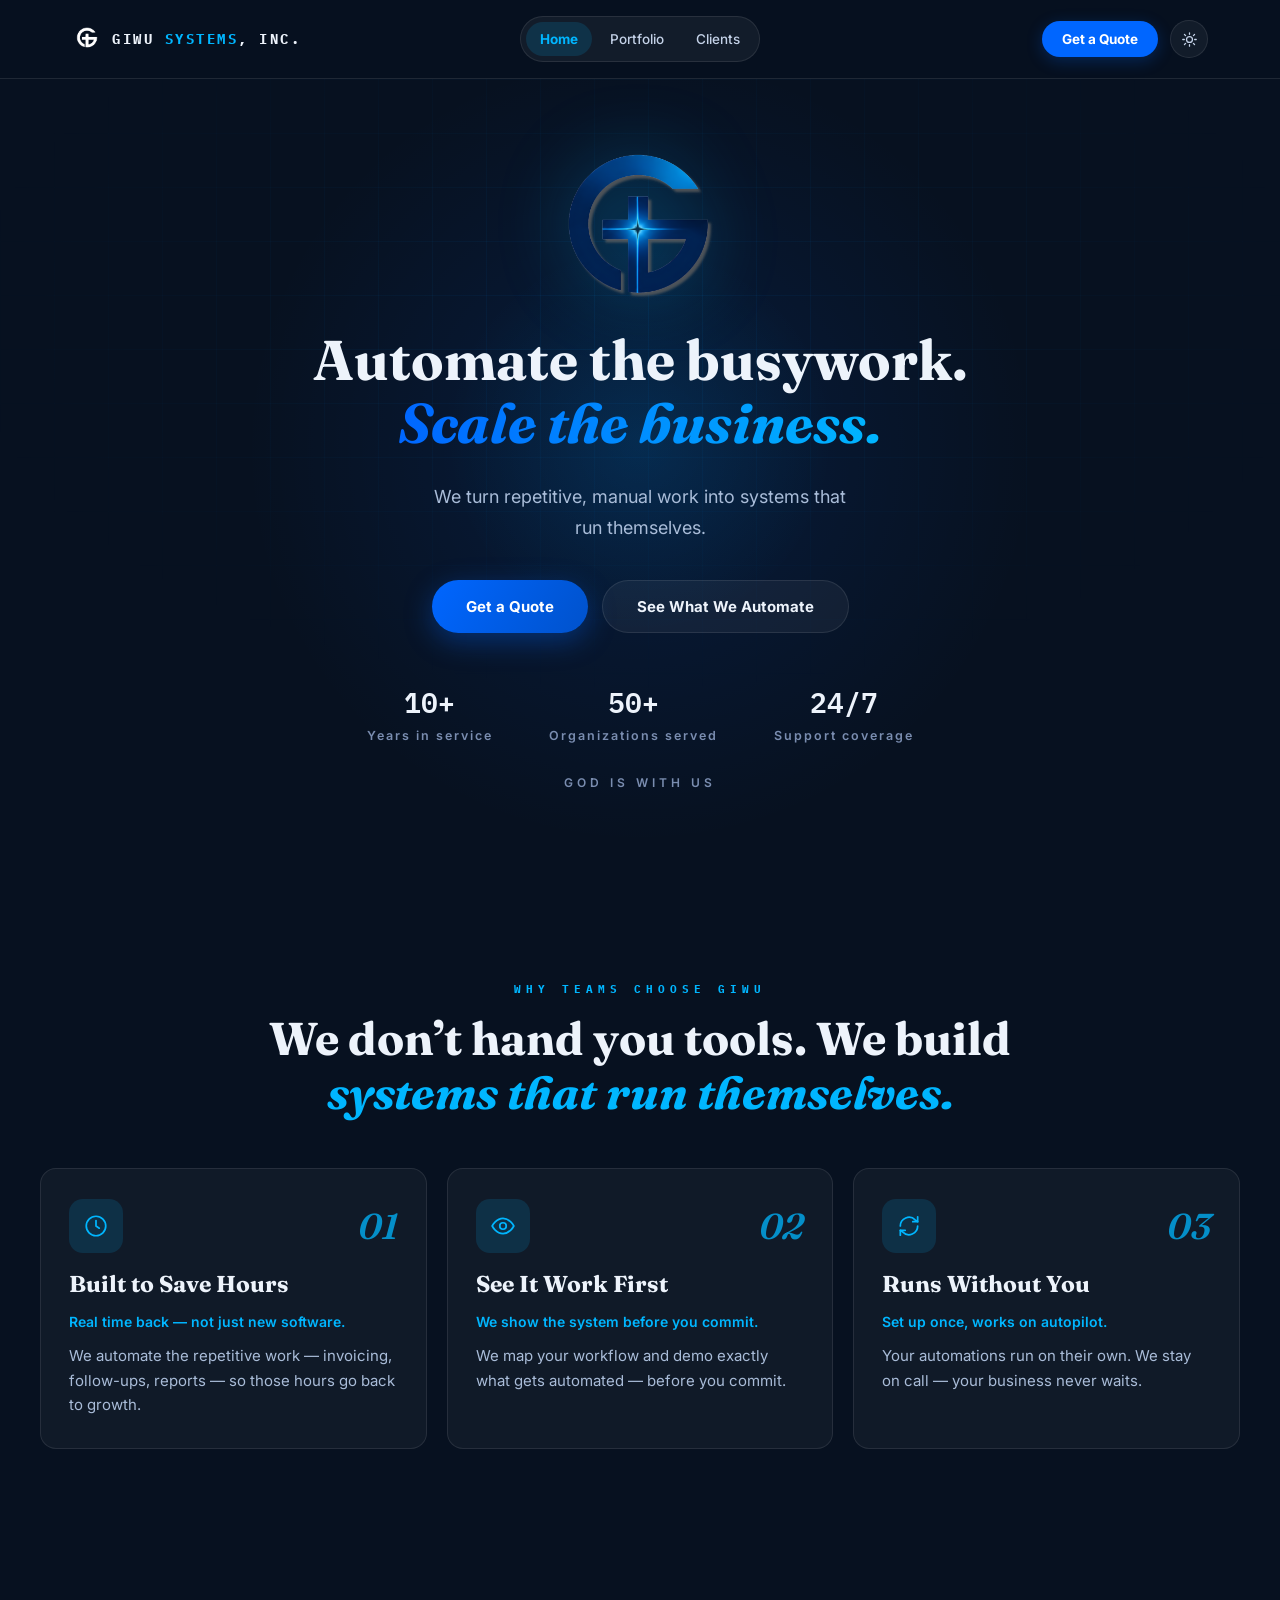
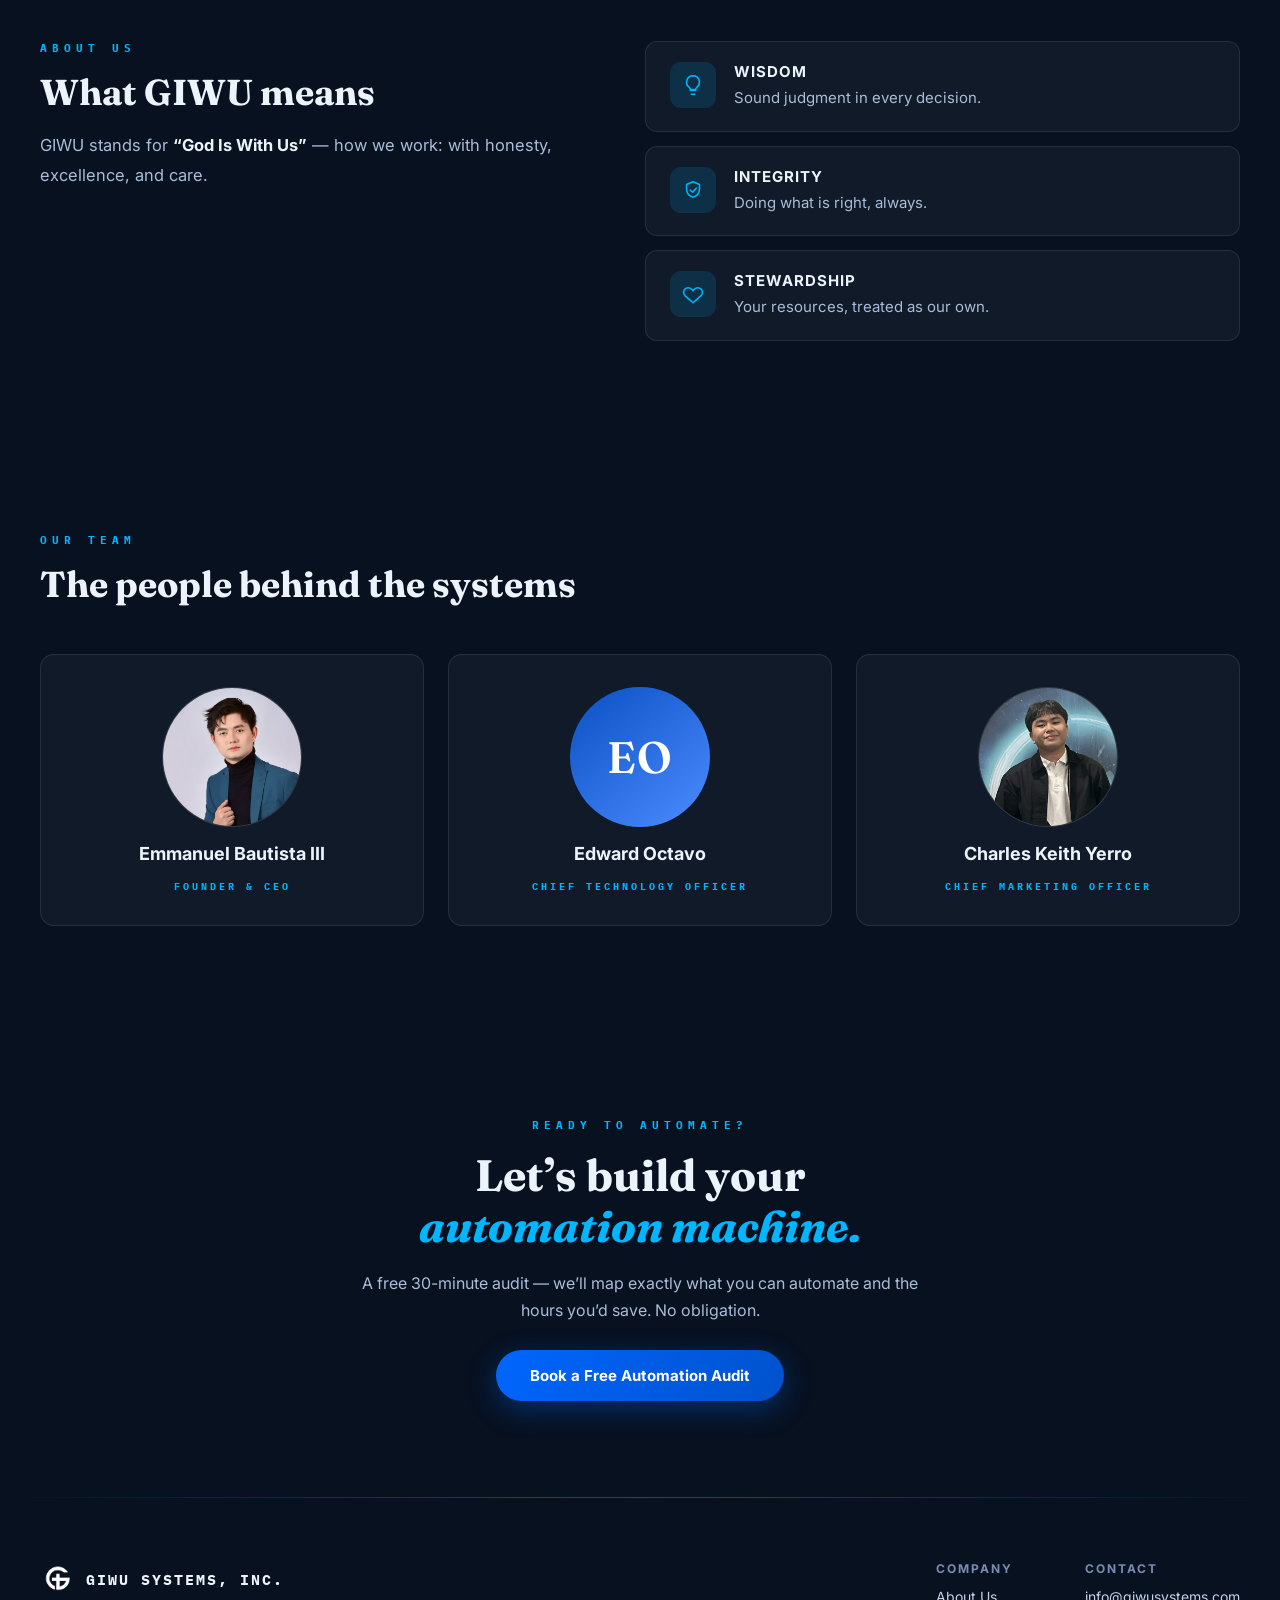
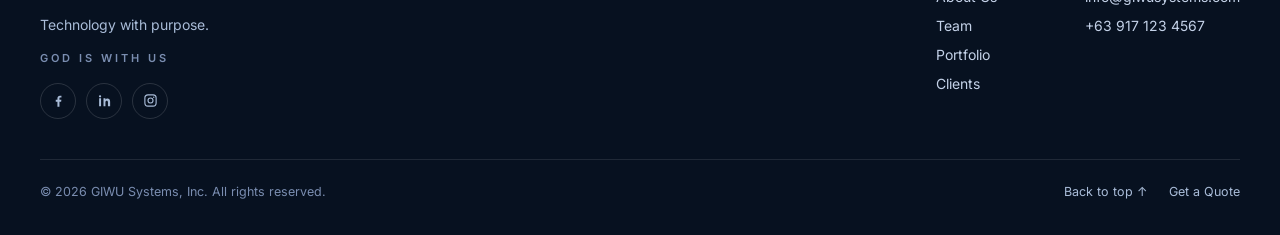
==== commit a9862320: "Adopt the "Editorial Engine" font system - Fraunces (display serif) replaces Playfair Display — warm" ====
--- a/index.html
+++ b/index.html
@@ -35,7 +35,7 @@
   <!-- Fonts -->
   <link rel="preconnect" href="https://fonts.googleapis.com">
   <link rel="preconnect" href="https://fonts.gstatic.com" crossorigin>
-  <link href="https://fonts.googleapis.com/css2?family=Manrope:wght@400;500;600;700&family=Orbitron:wght@700&family=Space+Grotesk:wght@500;600;700&family=Playfair+Display:ital,wght@0,600;0,700;1,500;1,600;1,700&display=swap" rel="stylesheet">
+  <link href="https://fonts.googleapis.com/css2?family=Fraunces:ital,opsz,wght@0,9..144,400;0,9..144,600;0,9..144,700;1,9..144,500;1,9..144,600&family=Inter:wght@400;500;600;700&family=IBM+Plex+Mono:wght@500;600;700&display=swap" rel="stylesheet">
 
   <link rel="stylesheet" href="assets/css/styles.css">
 
--- a/assets/css/styles.css
+++ b/assets/css/styles.css
@@ -10,7 +10,7 @@
 body {
   background: var(--bg);
   color: var(--ink);
-  font-family: 'Manrope', -apple-system, BlinkMacSystemFont, sans-serif;
+  font-family: 'Inter', -apple-system, BlinkMacSystemFont, sans-serif;
   -webkit-font-smoothing: antialiased;
   text-rendering: optimizeLegibility;
   overflow-x: hidden;
@@ -94,12 +94,12 @@
 .grid-4 { grid-template-columns: repeat(4, 1fr); gap: 20px; }
 
 .eyebrow {
-  font-family: 'Orbitron', sans-serif; font-size: 11px; font-weight: 700;
+  font-family: 'IBM Plex Mono', ui-monospace, SFMono-Regular, monospace; font-size: 11px; font-weight: 700;
   letter-spacing: 5px; color: var(--accent);
 }
 .eyebrow-cyan { color: #00B6FF; }
 .micro-label {
-  font-family: 'Orbitron', sans-serif; font-size: 11px; font-weight: 700;
+  font-family: 'IBM Plex Mono', ui-monospace, SFMono-Regular, monospace; font-size: 11px; font-weight: 700;
   letter-spacing: 5px; color: var(--faint);
 }
 .section-head { display: flex; flex-direction: column; gap: 14px; max-width: 640px; }
@@ -109,7 +109,7 @@
   gap: 24px; flex-wrap: wrap;
 }
 .section-title {
-  font-family: 'Playfair Display', Georgia, serif; font-weight: 700;
+  font-family: 'Fraunces', Georgia, serif; font-weight: 700;
   font-size: 36px; color: var(--ink); line-height: 1.22;
 }
 .section-title em { font-style: italic; color: var(--accent); }
@@ -167,7 +167,7 @@
 .brand { display: flex; align-items: center; gap: 8px; text-decoration: none; }
 .brand img { object-fit: contain; }
 .brand-name {
-  font-family: 'Orbitron', sans-serif; font-weight: 700; font-size: 14px;
+  font-family: 'IBM Plex Mono', ui-monospace, SFMono-Regular, monospace; font-weight: 700; font-size: 14px;
   letter-spacing: 2.5px; color: var(--ink); white-space: nowrap;
 }
 .brand-accent { color: var(--accent); }
@@ -253,7 +253,7 @@
              gwPulse 4.5s ease-in-out .8s infinite;
 }
 .hero-title {
-  font-family: 'Playfair Display', Georgia, serif; font-weight: 700; font-size: 56px;
+  font-family: 'Fraunces', Georgia, serif; font-weight: 700; font-size: 56px;
   line-height: 1.12; color: var(--ink); text-wrap: balance; max-width: min(760px, 100%);
 }
 .grad {
@@ -271,7 +271,7 @@
 .hero-cta { display: flex; gap: 14px; flex-wrap: wrap; justify-content: center; margin-top: 8px; max-width: 100%; }
 .stats { display: flex; gap: 56px; justify-content: center; flex-wrap: wrap; margin-top: 18px; max-width: 100%; }
 .stat { display: flex; flex-direction: column; gap: 4px; align-items: center; }
-.stat-num { font-family: 'Space Grotesk', sans-serif; font-size: 30px; font-weight: 700; color: var(--ink); }
+.stat-num { font-family: 'IBM Plex Mono', ui-monospace, SFMono-Regular, monospace; font-size: 28px; font-weight: 600; color: var(--ink); font-variant-numeric: tabular-nums; }
 .stat-label { font-size: 12.5px; color: var(--faint); letter-spacing: 2px; font-weight: 600; }
 .hero-tagline { font-size: 12px; letter-spacing: 4px; font-weight: 600; color: var(--faint); margin-top: 4px; }
 
@@ -354,11 +354,11 @@
 }
 img.avatar { object-fit: cover; }
 .team-name { font-size: 18px; font-weight: 700; color: var(--ink); }
-.team-dept { font-family: 'Orbitron', sans-serif; font-size: 10px; font-weight: 700; letter-spacing: 3px; color: var(--accent); }
+.team-dept { font-family: 'IBM Plex Mono', ui-monospace, SFMono-Regular, monospace; font-size: 10px; font-weight: 700; letter-spacing: 3px; color: var(--accent); }
 /* Initial avatars (swap for real headshots later: <img class="avatar" src="…" alt="Name">) */
 .avatar-initials {
   border: none; color: #fff; letter-spacing: 1px;
-  font-family: 'Space Grotesk', sans-serif; font-size: 44px; font-weight: 700;
+  font-family: 'Fraunces', Georgia, serif; font-size: 44px; font-weight: 600;
 }
 .avatar-1 { background: linear-gradient(140deg, #0066FF, #00B6FF); }
 .avatar-2 { background: linear-gradient(140deg, #0A4FC4, #4C8DFF); }
@@ -385,9 +385,9 @@
   max-width: 860px; display: flex; flex-direction: column; align-items: center;
   text-align: center; gap: 20px;
 }
-.quote-mark { font-family: 'Space Grotesk', sans-serif; font-size: 52px; font-weight: 700; color: var(--accent); line-height: 1; }
+.quote-mark { font-family: 'Fraunces', Georgia, serif; font-size: 56px; font-weight: 600; color: var(--accent); line-height: 1; }
 .quote-text {
-  font-family: 'Space Grotesk', sans-serif; font-size: 27px; line-height: 1.5;
+  font-family: 'Fraunces', Georgia, serif; font-style: italic; font-size: 28px; line-height: 1.5;
   color: var(--ink); font-weight: 500; text-wrap: balance; max-width: 100%;
 }
 .quote-attr { font-size: 14px; color: var(--faint); font-style: normal; }
@@ -428,7 +428,7 @@
 .form-row { grid-template-columns: 1fr 1fr; gap: 18px; }
 .field { display: flex; flex-direction: column; gap: 8px; font-size: 13px; font-weight: 600; color: var(--body-2); }
 .input {
-  font-family: 'Manrope', sans-serif; font-size: 14px; padding: 13px 14px;
+  font-family: 'Inter', sans-serif; font-size: 14px; padding: 13px 14px;
   border: 1px solid var(--input-border); border-radius: 6px;
   background: var(--input-bg); color: var(--ink); outline: none;
   transition: border-color .2s ease, box-shadow .2s ease;
@@ -482,7 +482,7 @@
 .footer-top { display: flex; justify-content: space-between; gap: 48px; flex-wrap: wrap; }
 .footer-brand { display: flex; flex-direction: column; gap: 14px; max-width: 320px; }
 .footer-brand img { object-fit: contain; }
-.footer-brand-name { font-family: 'Orbitron', sans-serif; font-weight: 700; font-size: 15px; letter-spacing: 2px; color: var(--ink); }
+.footer-brand-name { font-family: 'IBM Plex Mono', ui-monospace, SFMono-Regular, monospace; font-weight: 700; font-size: 15px; letter-spacing: 2px; color: var(--ink); }
 .footer-tag { font-size: 14px; line-height: 1.7; color: var(--body); }
 .footer-motto { font-size: 11px; letter-spacing: 3px; font-weight: 600; color: var(--faint); }
 .social { display: flex; gap: 10px; margin-top: 4px; }
@@ -595,7 +595,7 @@
 .ba-grid { display: grid; grid-template-columns: 1fr auto 1fr; gap: 20px; align-items: center; }
 .ba-card { border-radius: 16px; padding: 30px 28px; border: 1px solid var(--card-border); background: var(--card); }
 .ba-after { position: relative; overflow: hidden; border-color: var(--hover-border); background: linear-gradient(160deg, rgba(0,102,255,0.10), var(--card)); box-shadow: var(--hover-shadow); }
-.ba-tag { display: inline-block; font-family: 'Orbitron', sans-serif; font-size: 10px; font-weight: 700; letter-spacing: 3px; padding: 6px 12px; border-radius: 999px; margin-bottom: 20px; }
+.ba-tag { display: inline-block; font-family: 'IBM Plex Mono', ui-monospace, SFMono-Regular, monospace; font-size: 10px; font-weight: 700; letter-spacing: 3px; padding: 6px 12px; border-radius: 999px; margin-bottom: 20px; }
 .ba-tag-before { color: #ff8a8a; background: rgba(255,107,107,0.12); }
 .ba-tag-after { color: var(--accent); background: var(--accent-soft); }
 .ba-list { display: flex; flex-direction: column; gap: 14px; }
@@ -612,7 +612,7 @@
 /* ---------- Sub-page hero ---------- */
 .page-hero { position: relative; overflow: hidden; background: var(--bg); padding: 92px 32px 64px; }
 .page-hero .container { position: relative; display: flex; flex-direction: column; align-items: center; text-align: center; gap: 16px; }
-.page-hero-title { font-family: 'Playfair Display', Georgia, serif; font-weight: 700; font-size: 48px; line-height: 1.14; color: var(--ink); text-wrap: balance; }
+.page-hero-title { font-family: 'Fraunces', Georgia, serif; font-weight: 700; font-size: 48px; line-height: 1.14; color: var(--ink); text-wrap: balance; }
 .page-hero-title em { font-style: italic; color: var(--accent); }
 .page-hero-sub { font-size: 18px; line-height: 1.7; color: var(--body); max-width: 580px; text-wrap: pretty; }
 
@@ -632,7 +632,7 @@
 
 /* ---------- Editorial "Why" section ---------- */
 .why-head { max-width: 780px; margin: 0 auto; text-align: center; display: flex; flex-direction: column; align-items: center; gap: 16px; }
-.why-heading { font-family: 'Playfair Display', Georgia, serif; font-weight: 700; font-size: 46px; line-height: 1.18; color: var(--ink); text-wrap: balance; }
+.why-heading { font-family: 'Fraunces', Georgia, serif; font-weight: 700; font-size: 46px; line-height: 1.18; color: var(--ink); text-wrap: balance; }
 .why-heading em { font-style: italic; color: var(--accent); }
 .why-grid { display: grid; grid-template-columns: repeat(3, 1fr); gap: 20px; }
 .why-card {
@@ -644,8 +644,8 @@
 .why-card-top { display: flex; align-items: center; justify-content: space-between; margin-bottom: 6px; }
 .why-icon { width: 54px; height: 54px; border-radius: 14px; flex-shrink: 0; display: flex; align-items: center; justify-content: center; background: var(--accent-soft); color: var(--accent); }
 .why-icon svg { width: 26px; height: 26px; }
-.why-num { font-family: 'Playfair Display', Georgia, serif; font-style: italic; font-weight: 600; font-size: 36px; line-height: 1; color: var(--accent); opacity: .75; }
-.why-title { font-family: 'Playfair Display', Georgia, serif; font-weight: 700; font-size: 23px; line-height: 1.2; color: var(--ink); }
+.why-num { font-family: 'Fraunces', Georgia, serif; font-style: italic; font-weight: 600; font-size: 36px; line-height: 1; color: var(--accent); opacity: .75; }
+.why-title { font-family: 'Fraunces', Georgia, serif; font-weight: 700; font-size: 23px; line-height: 1.2; color: var(--ink); }
 .why-sub { font-size: 14px; font-weight: 600; line-height: 1.5; color: var(--accent); }
 .why-body { font-size: 15px; line-height: 1.65; color: var(--body); text-wrap: pretty; }
 @media (max-width: 900px) { .why-grid { grid-template-columns: 1fr; } }
@@ -653,7 +653,7 @@
 
 /* ---------- Final CTA ---------- */
 .cta-final-inner { max-width: 720px; margin: 0 auto; text-align: center; display: flex; flex-direction: column; align-items: center; gap: 18px; }
-.cta-final-title { font-family: 'Playfair Display', Georgia, serif; font-weight: 700; font-size: 44px; line-height: 1.15; color: var(--ink); text-wrap: balance; }
+.cta-final-title { font-family: 'Fraunces', Georgia, serif; font-weight: 700; font-size: 44px; line-height: 1.15; color: var(--ink); text-wrap: balance; }
 .cta-final-title em { font-style: italic; color: var(--accent); }
 .cta-final-sub { font-size: 16px; line-height: 1.7; color: var(--body); max-width: 560px; text-wrap: pretty; }
 .cta-final-btn { margin-top: 8px; }
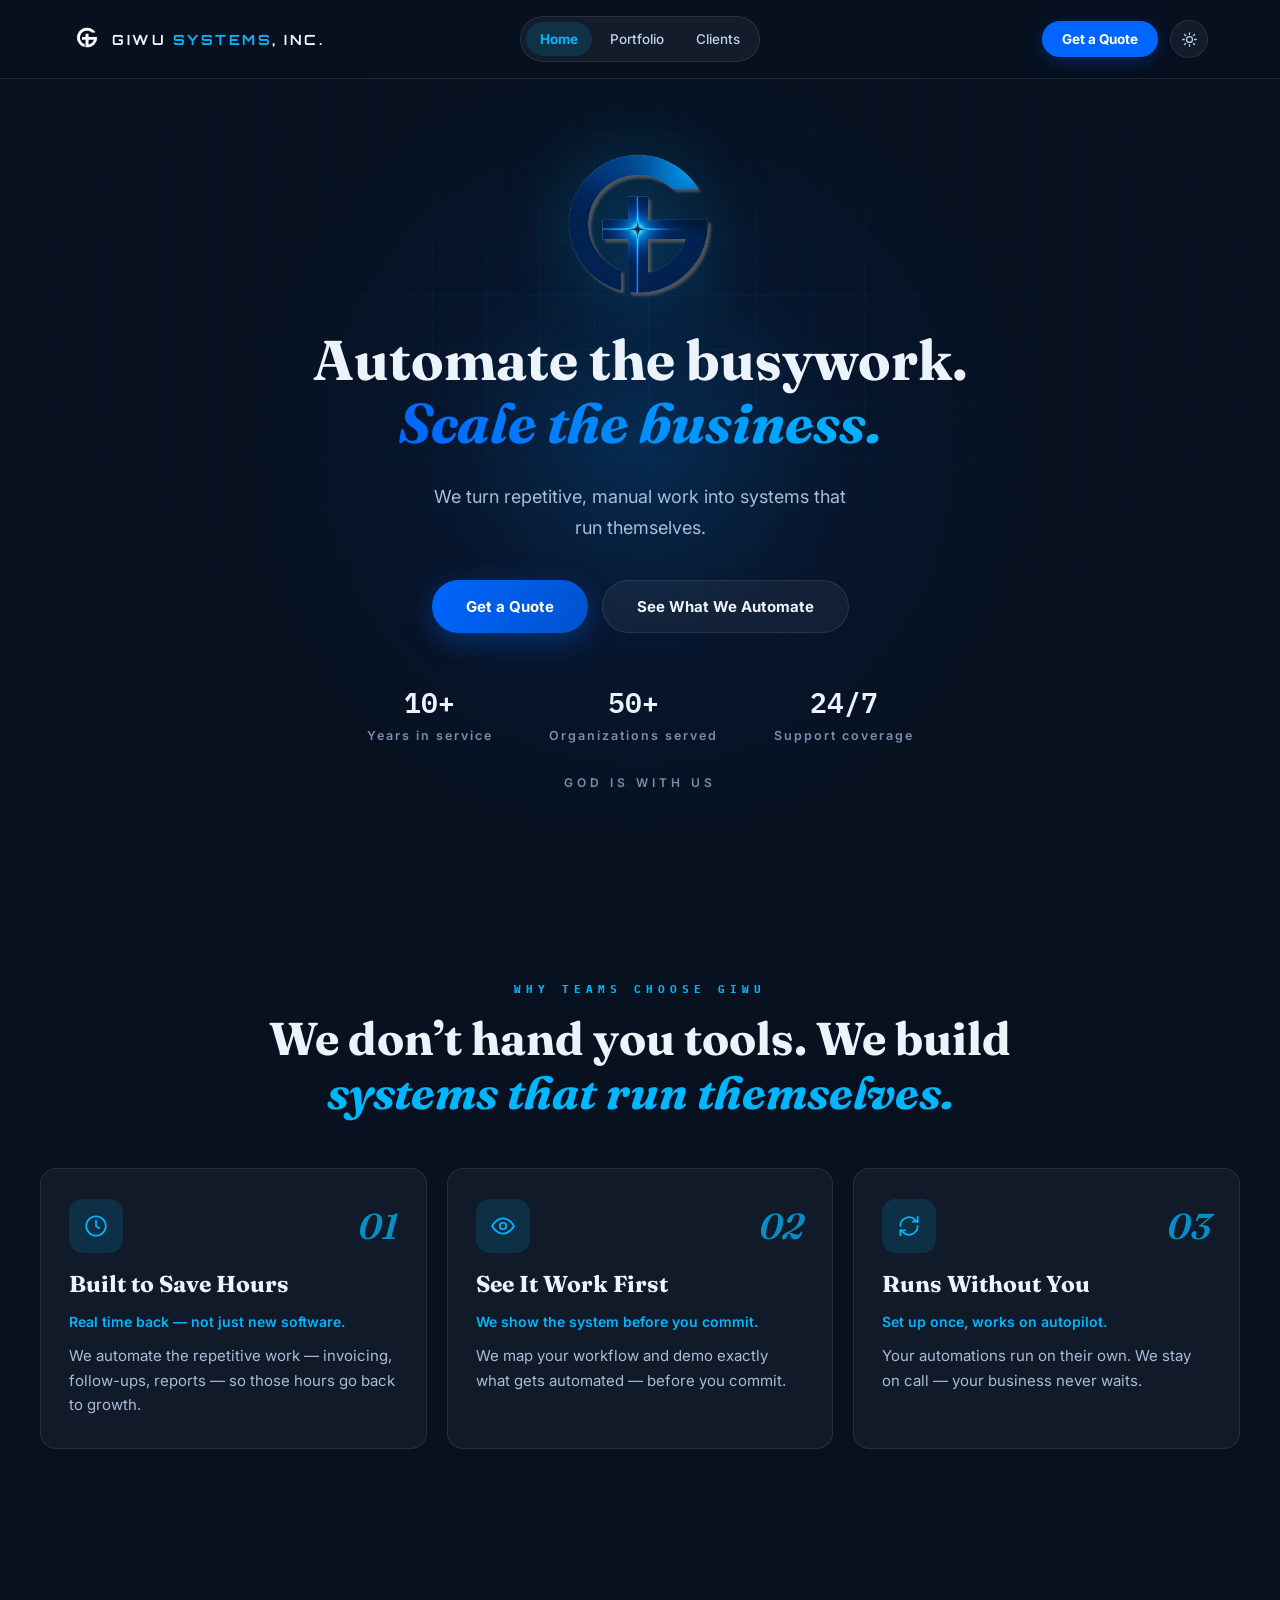
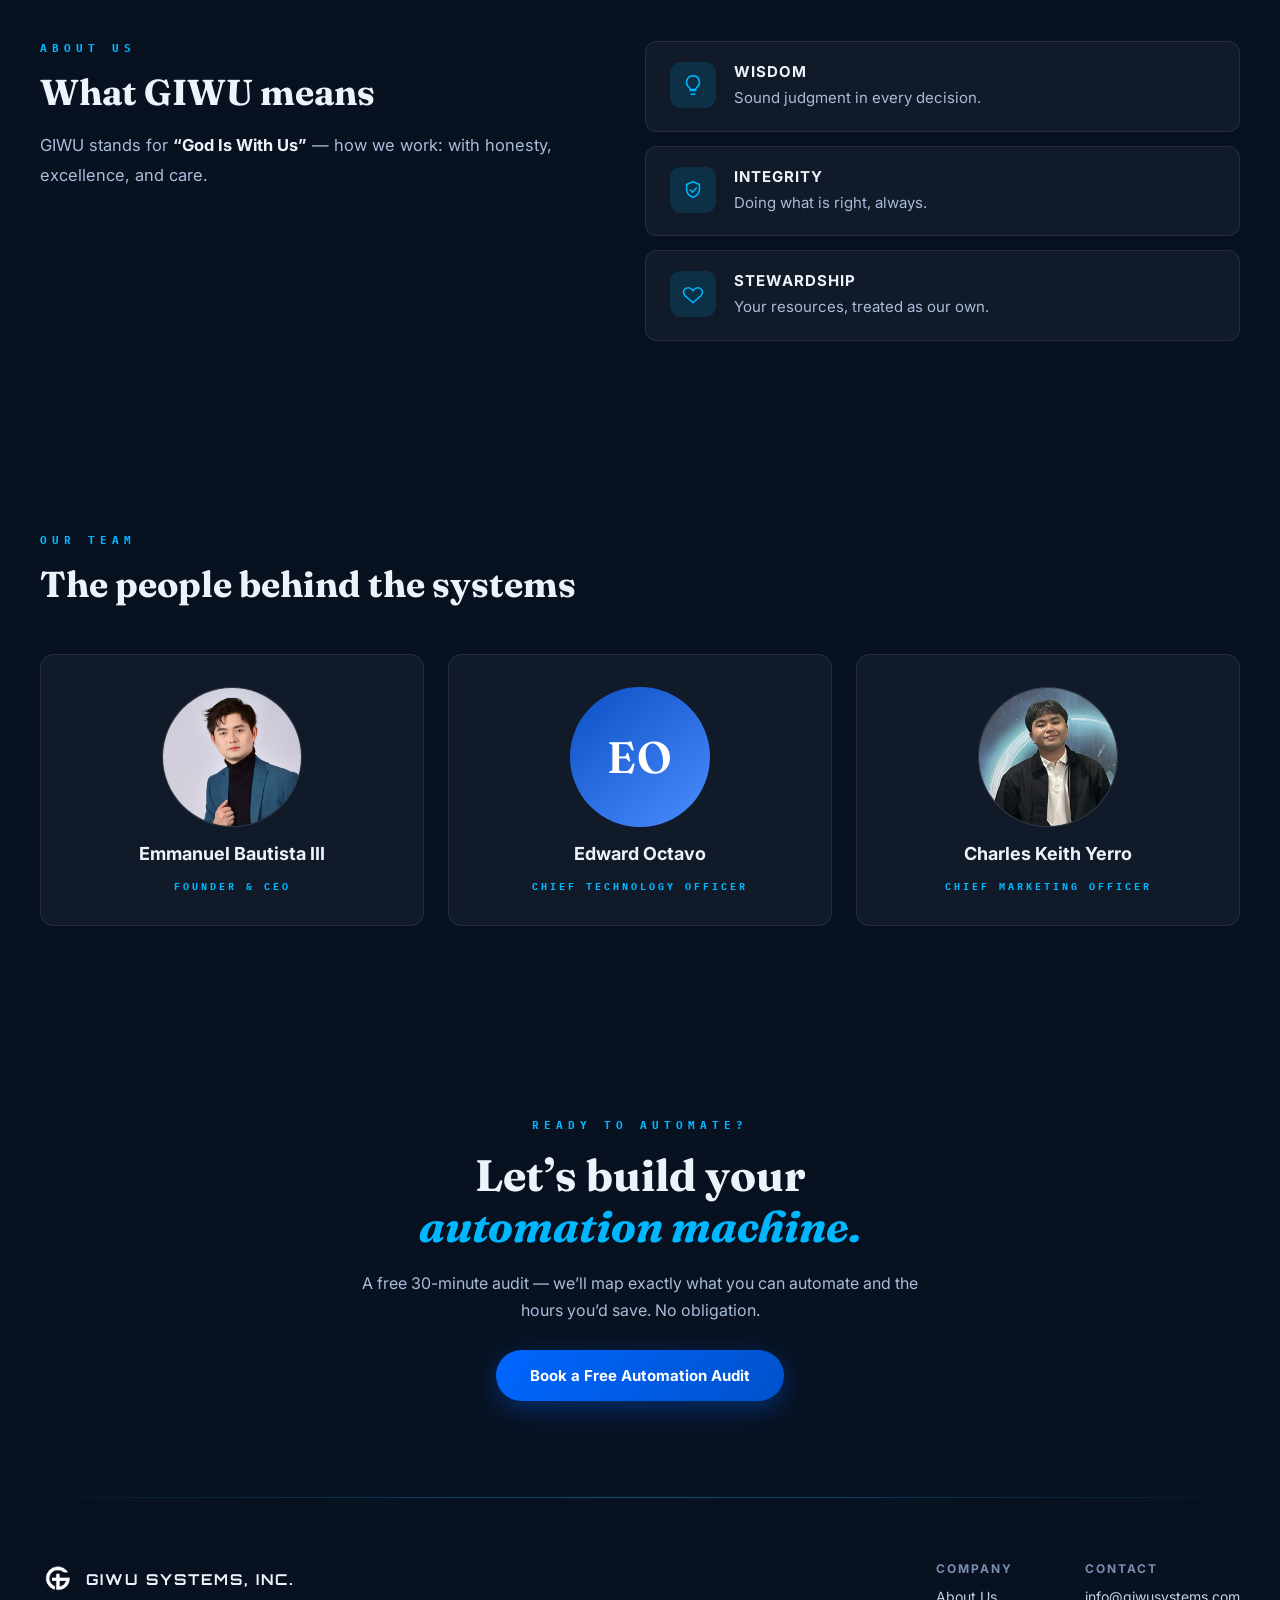
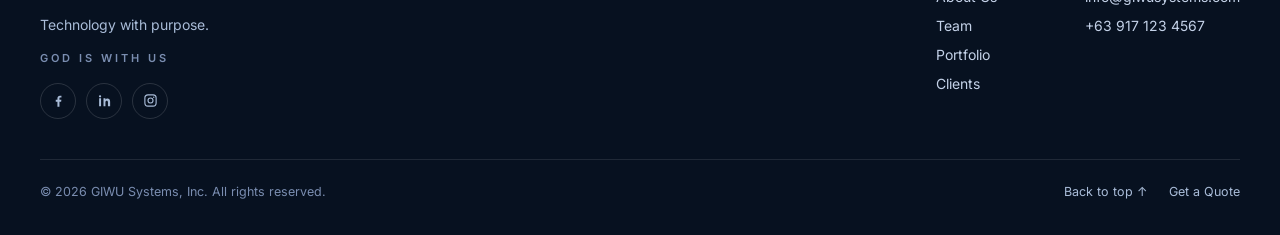
==== commit 21e8038b: "Keep the GIWU wordmark in Orbitron Revert only the header + footer wordmark ("GIWU SYSTEMS, INC.") b" ====
--- a/index.html
+++ b/index.html
@@ -35,7 +35,7 @@
   <!-- Fonts -->
   <link rel="preconnect" href="https://fonts.googleapis.com">
   <link rel="preconnect" href="https://fonts.gstatic.com" crossorigin>
-  <link href="https://fonts.googleapis.com/css2?family=Fraunces:ital,opsz,wght@0,9..144,400;0,9..144,600;0,9..144,700;1,9..144,500;1,9..144,600&family=Inter:wght@400;500;600;700&family=IBM+Plex+Mono:wght@500;600;700&display=swap" rel="stylesheet">
+  <link href="https://fonts.googleapis.com/css2?family=Fraunces:ital,opsz,wght@0,9..144,400;0,9..144,600;0,9..144,700;1,9..144,500;1,9..144,600&family=Inter:wght@400;500;600;700&family=IBM+Plex+Mono:wght@500;600;700&family=Orbitron:wght@700&display=swap" rel="stylesheet">
 
   <link rel="stylesheet" href="assets/css/styles.css">
 
--- a/assets/css/styles.css
+++ b/assets/css/styles.css
@@ -167,7 +167,7 @@
 .brand { display: flex; align-items: center; gap: 8px; text-decoration: none; }
 .brand img { object-fit: contain; }
 .brand-name {
-  font-family: 'IBM Plex Mono', ui-monospace, SFMono-Regular, monospace; font-weight: 700; font-size: 14px;
+  font-family: 'Orbitron', sans-serif; font-weight: 700; font-size: 14px;
   letter-spacing: 2.5px; color: var(--ink); white-space: nowrap;
 }
 .brand-accent { color: var(--accent); }
@@ -482,7 +482,7 @@
 .footer-top { display: flex; justify-content: space-between; gap: 48px; flex-wrap: wrap; }
 .footer-brand { display: flex; flex-direction: column; gap: 14px; max-width: 320px; }
 .footer-brand img { object-fit: contain; }
-.footer-brand-name { font-family: 'IBM Plex Mono', ui-monospace, SFMono-Regular, monospace; font-weight: 700; font-size: 15px; letter-spacing: 2px; color: var(--ink); }
+.footer-brand-name { font-family: 'Orbitron', sans-serif; font-weight: 700; font-size: 15px; letter-spacing: 2px; color: var(--ink); }
 .footer-tag { font-size: 14px; line-height: 1.7; color: var(--body); }
 .footer-motto { font-size: 11px; letter-spacing: 3px; font-weight: 600; color: var(--faint); }
 .social { display: flex; gap: 10px; margin-top: 4px; }
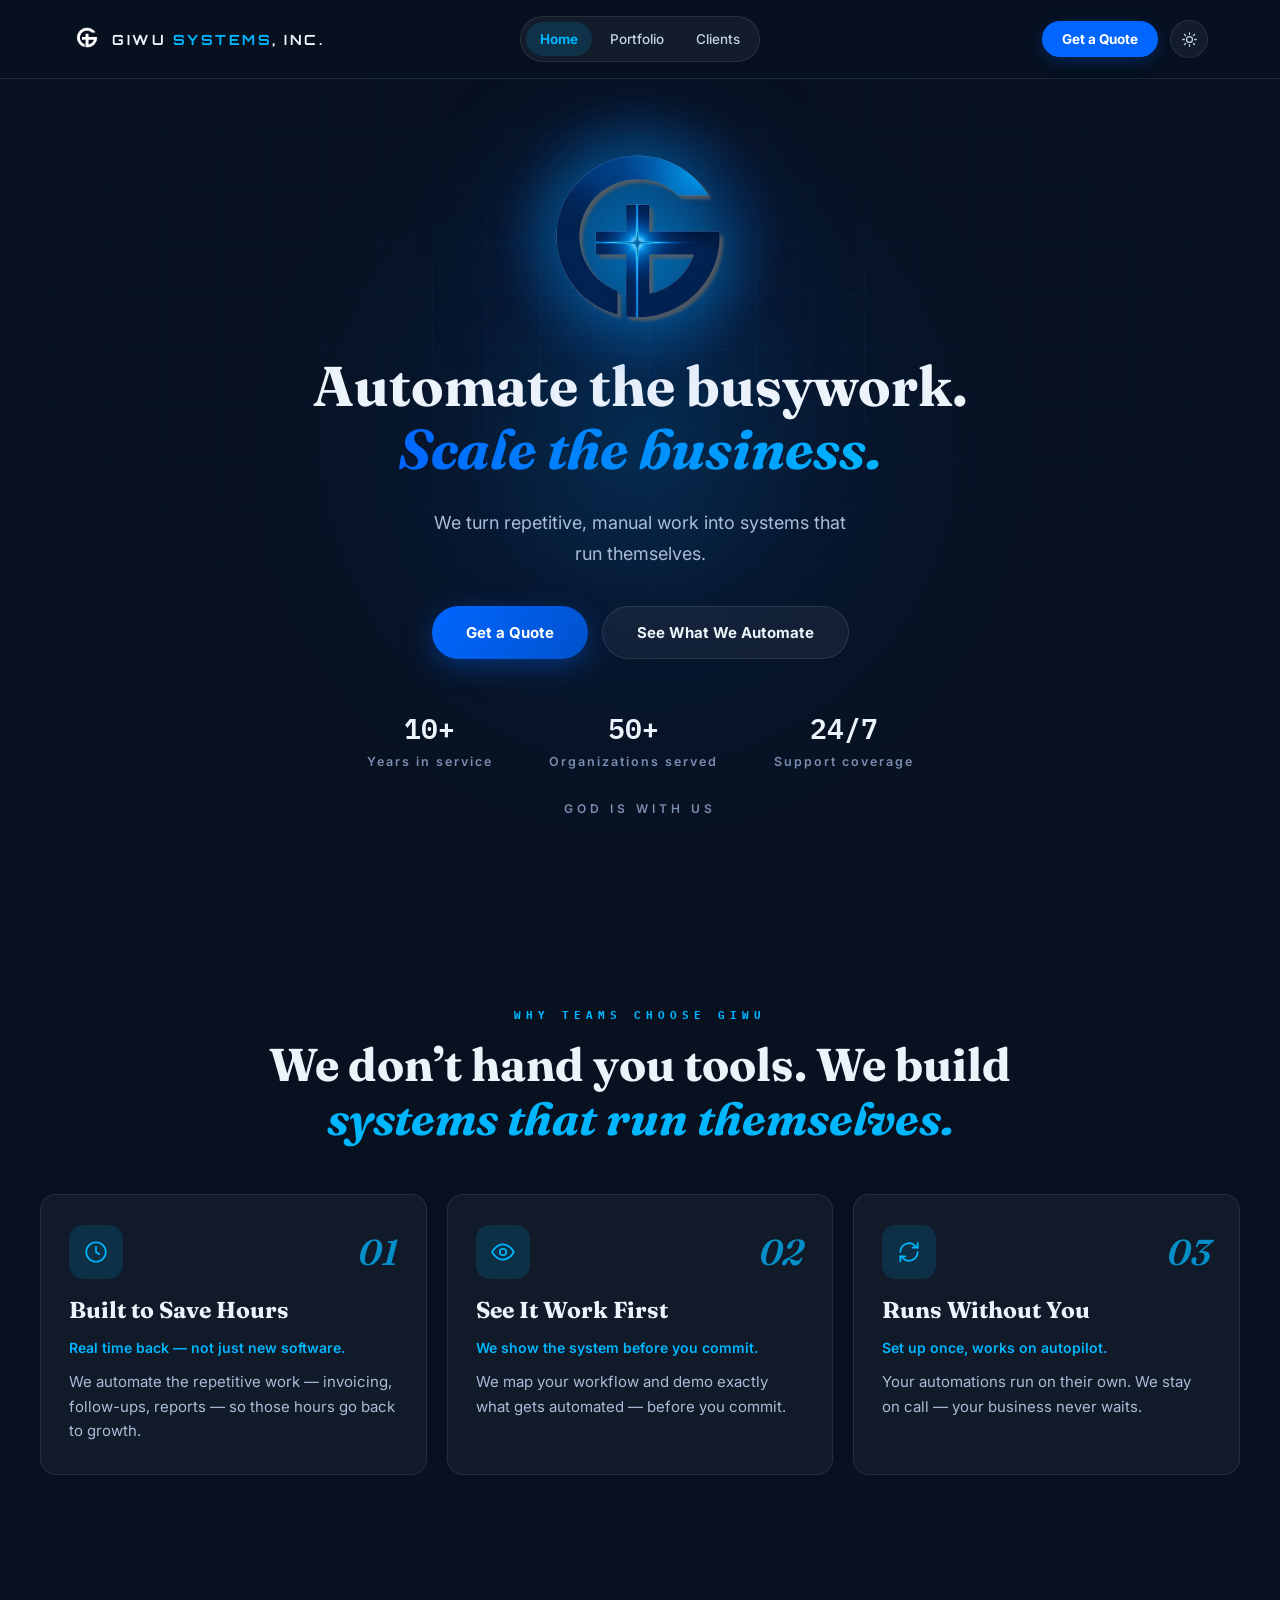
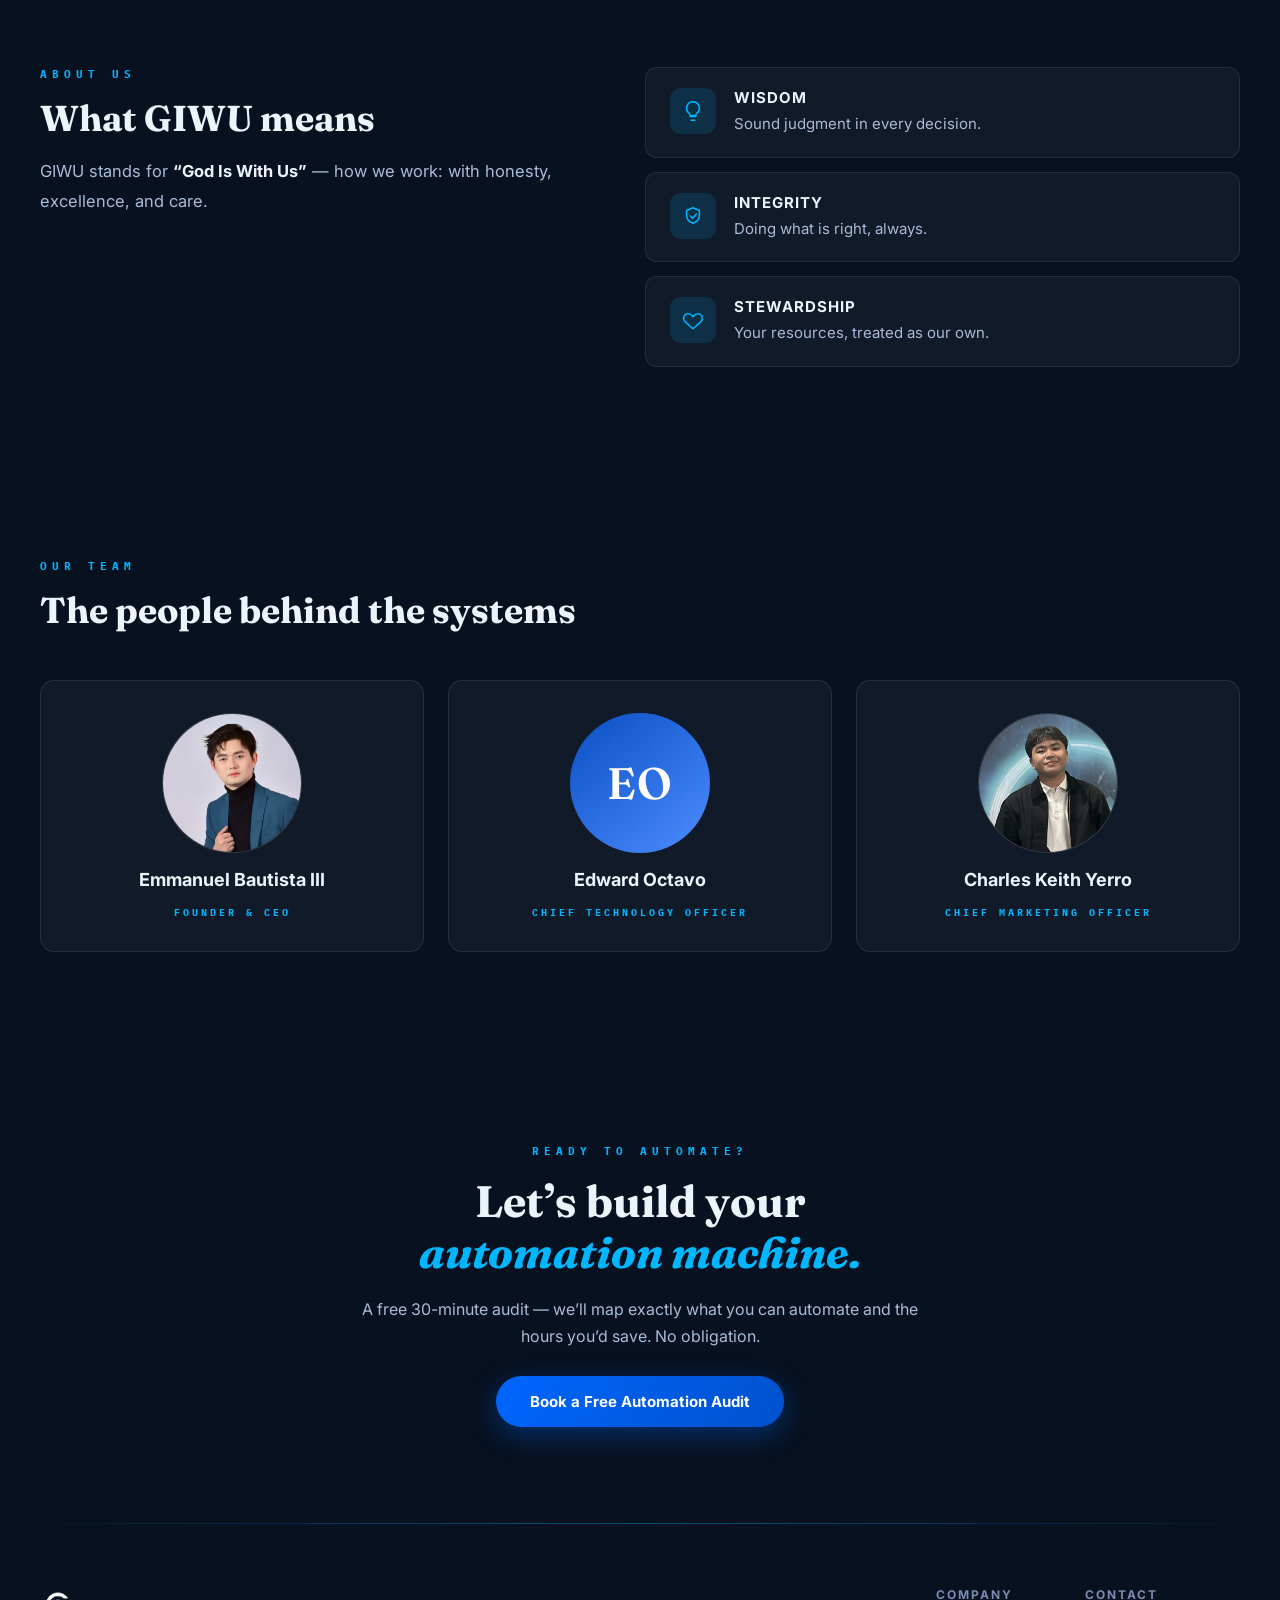
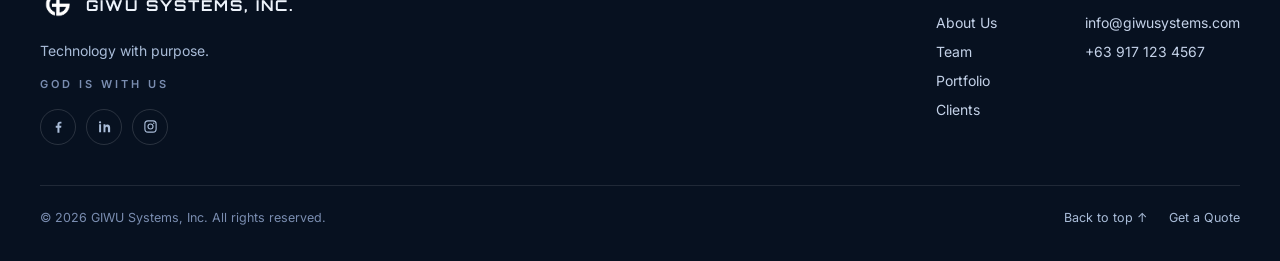
==== commit 8efbb474: "Highlight the hero logo with a glow aura Wrap the logo in a soft luminous radial aura (gentle breath" ====
--- a/index.html
+++ b/index.html
@@ -99,7 +99,9 @@
       <div class="hero-orb hero-orb-2" aria-hidden="true"></div>
       <div class="hero-grid" aria-hidden="true"></div>
       <div class="hero-inner">
-        <img class="hero-logo" src="assets/img/logo-full.png" alt="GIWU Systems logo — a stylized G fused with an illuminated cross" width="150" height="150">
+        <span class="hero-logo-wrap">
+          <img class="hero-logo" src="assets/img/logo-full.png" alt="GIWU Systems logo — a stylized G fused with an illuminated cross" width="176" height="176">
+        </span>
         <h1 id="hero-title" class="hero-title">Automate the busywork. <span class="grad">Scale the business.</span></h1>
         <p class="hero-sub">We turn repetitive, manual work into systems that run themselves.</p>
         <div class="hero-cta">
--- a/assets/css/styles.css
+++ b/assets/css/styles.css
@@ -74,8 +74,12 @@
 
 /* ---------- Keyframes ---------- */
 @keyframes gwPulse {
-  0%, 100% { filter: drop-shadow(0 0 24px rgba(0,182,255,0.2)); }
-  50% { filter: drop-shadow(0 0 46px rgba(0,182,255,0.42)); }
+  0%, 100% { filter: drop-shadow(0 0 26px rgba(0,182,255,0.4)) drop-shadow(0 0 52px rgba(0,102,255,0.22)); }
+  50% { filter: drop-shadow(0 0 44px rgba(0,182,255,0.65)) drop-shadow(0 0 86px rgba(0,102,255,0.42)); }
+}
+@keyframes gwHalo {
+  0%, 100% { opacity: .6; transform: translate(-50%, -50%) scale(1); }
+  50% { opacity: 1; transform: translate(-50%, -50%) scale(1.12); }
 }
 @keyframes gwRise { from { opacity: 0; transform: translateY(18px); } to { opacity: 1; transform: translateY(0); } }
 @keyframes gwGridPan { from { background-position: 0 0; } to { background-position: 54px 54px; } }
@@ -246,11 +250,19 @@
 .hero-inner > *:nth-child(4) { animation-delay: .38s; }
 .hero-inner > *:nth-child(5) { animation-delay: .5s; }
 .hero-inner > *:nth-child(6) { animation-delay: .62s; }
+.hero-logo-wrap { position: relative; display: inline-flex; align-items: center; justify-content: center; }
+.hero-logo-wrap::before {
+  content: ""; position: absolute; top: 50%; left: 50%; z-index: 0; pointer-events: none;
+  width: 300px; height: 300px; border-radius: 50%;
+  background: radial-gradient(circle, rgba(0,150,255,0.32) 0%, rgba(0,120,255,0.13) 38%, transparent 68%);
+  transform: translate(-50%, -50%);
+  animation: gwHalo 5s ease-in-out infinite;
+}
 .hero-logo {
-  width: 150px; height: 150px; object-fit: contain;
-  filter: drop-shadow(0 0 34px rgba(0,182,255,0.28));
-  animation: gwRise .7s cubic-bezier(.16,1,.3,1) backwards,
-             gwPulse 4.5s ease-in-out .8s infinite;
+  position: relative; z-index: 1;
+  width: 176px; height: 176px; object-fit: contain;
+  filter: drop-shadow(0 0 30px rgba(0,182,255,0.5)) drop-shadow(0 0 64px rgba(0,102,255,0.32));
+  animation: gwPulse 4.5s ease-in-out .8s infinite;
 }
 .hero-title {
   font-family: 'Fraunces', Georgia, serif; font-weight: 700; font-size: 56px;
@@ -684,7 +696,8 @@
   .menu-cta { display: flex; padding: 12px 20px; font-size: 14px; }
   .hero-title { font-size: 40px; }
   .hero-inner { padding: 64px 20px 84px; }
-  .hero-logo { width: 118px; height: 118px; }
+  .hero-logo { width: 140px; height: 140px; }
+  .hero-logo-wrap::before { width: 240px; height: 240px; }
   .section { padding: 72px 20px; }
   .grid-2 { grid-template-columns: 1fr; gap: 40px; }
   .about-grid, .contact-grid { grid-template-columns: 1fr; gap: 40px; }
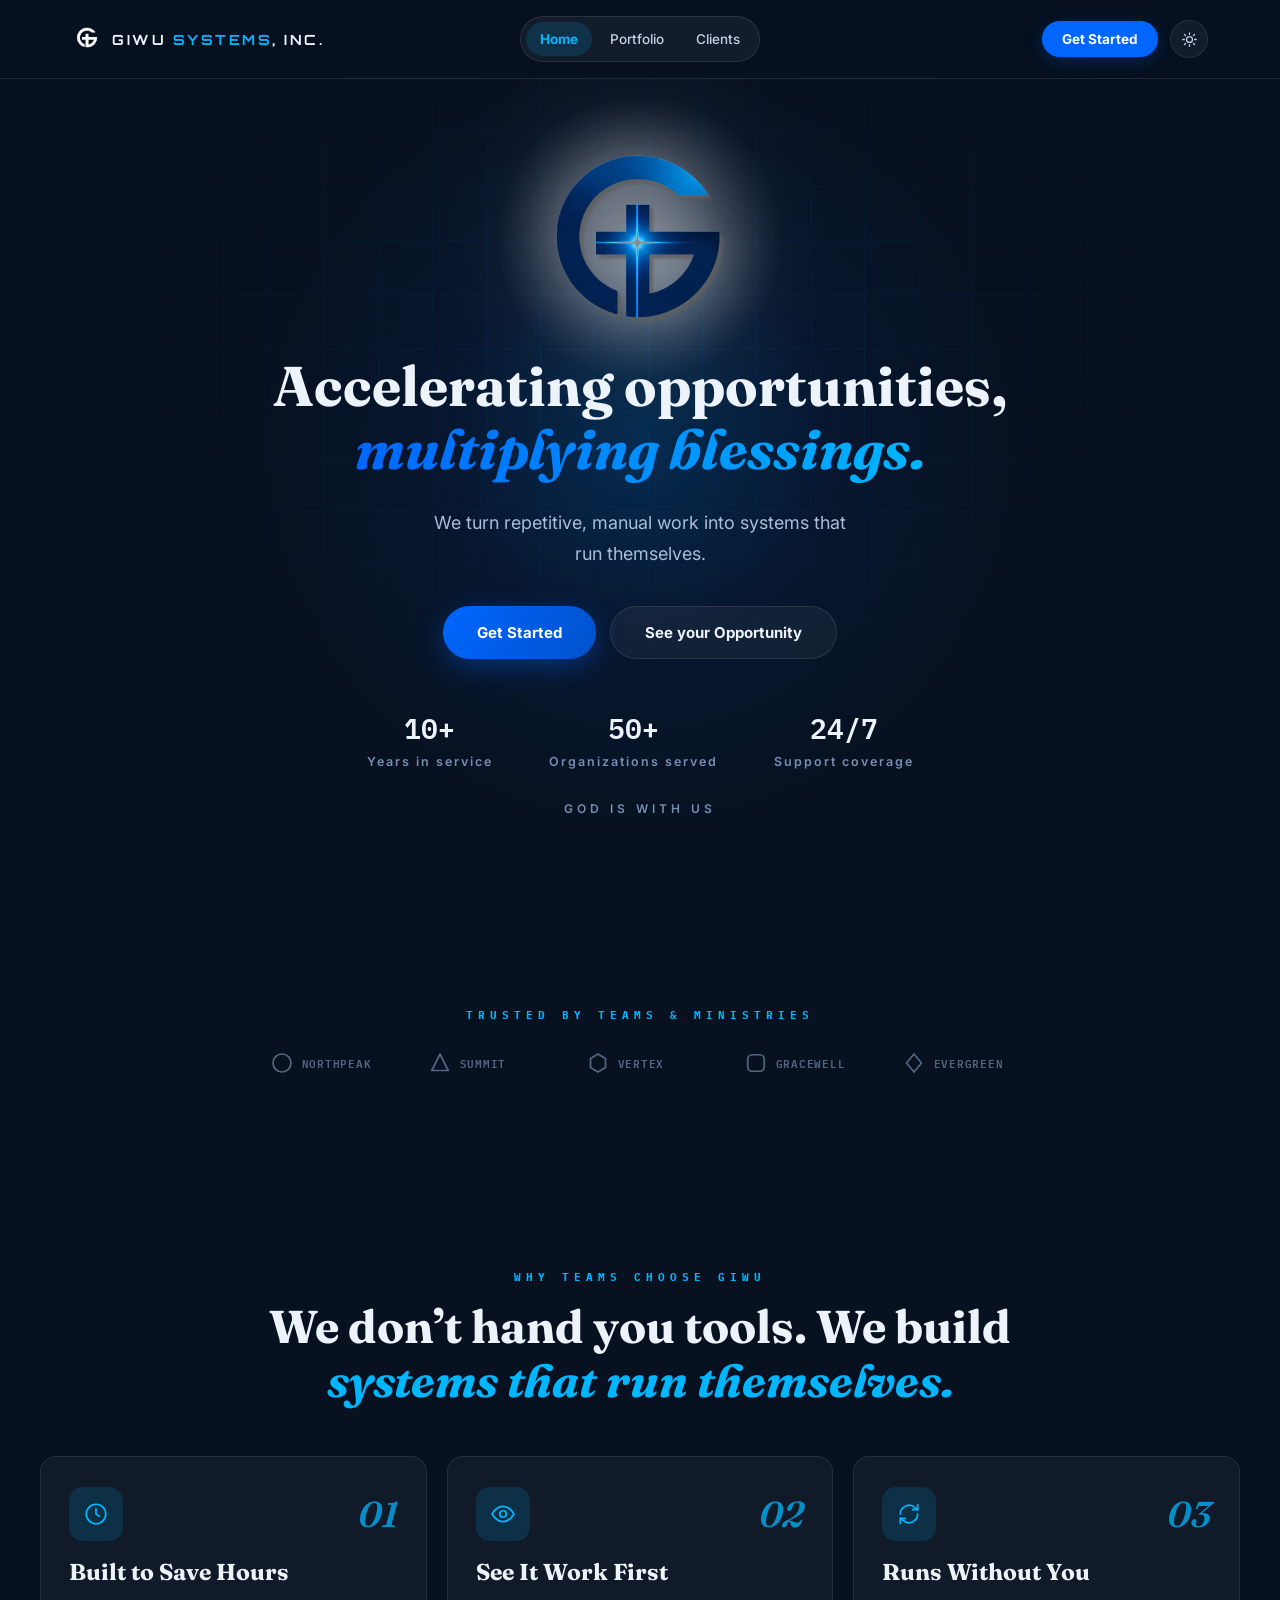
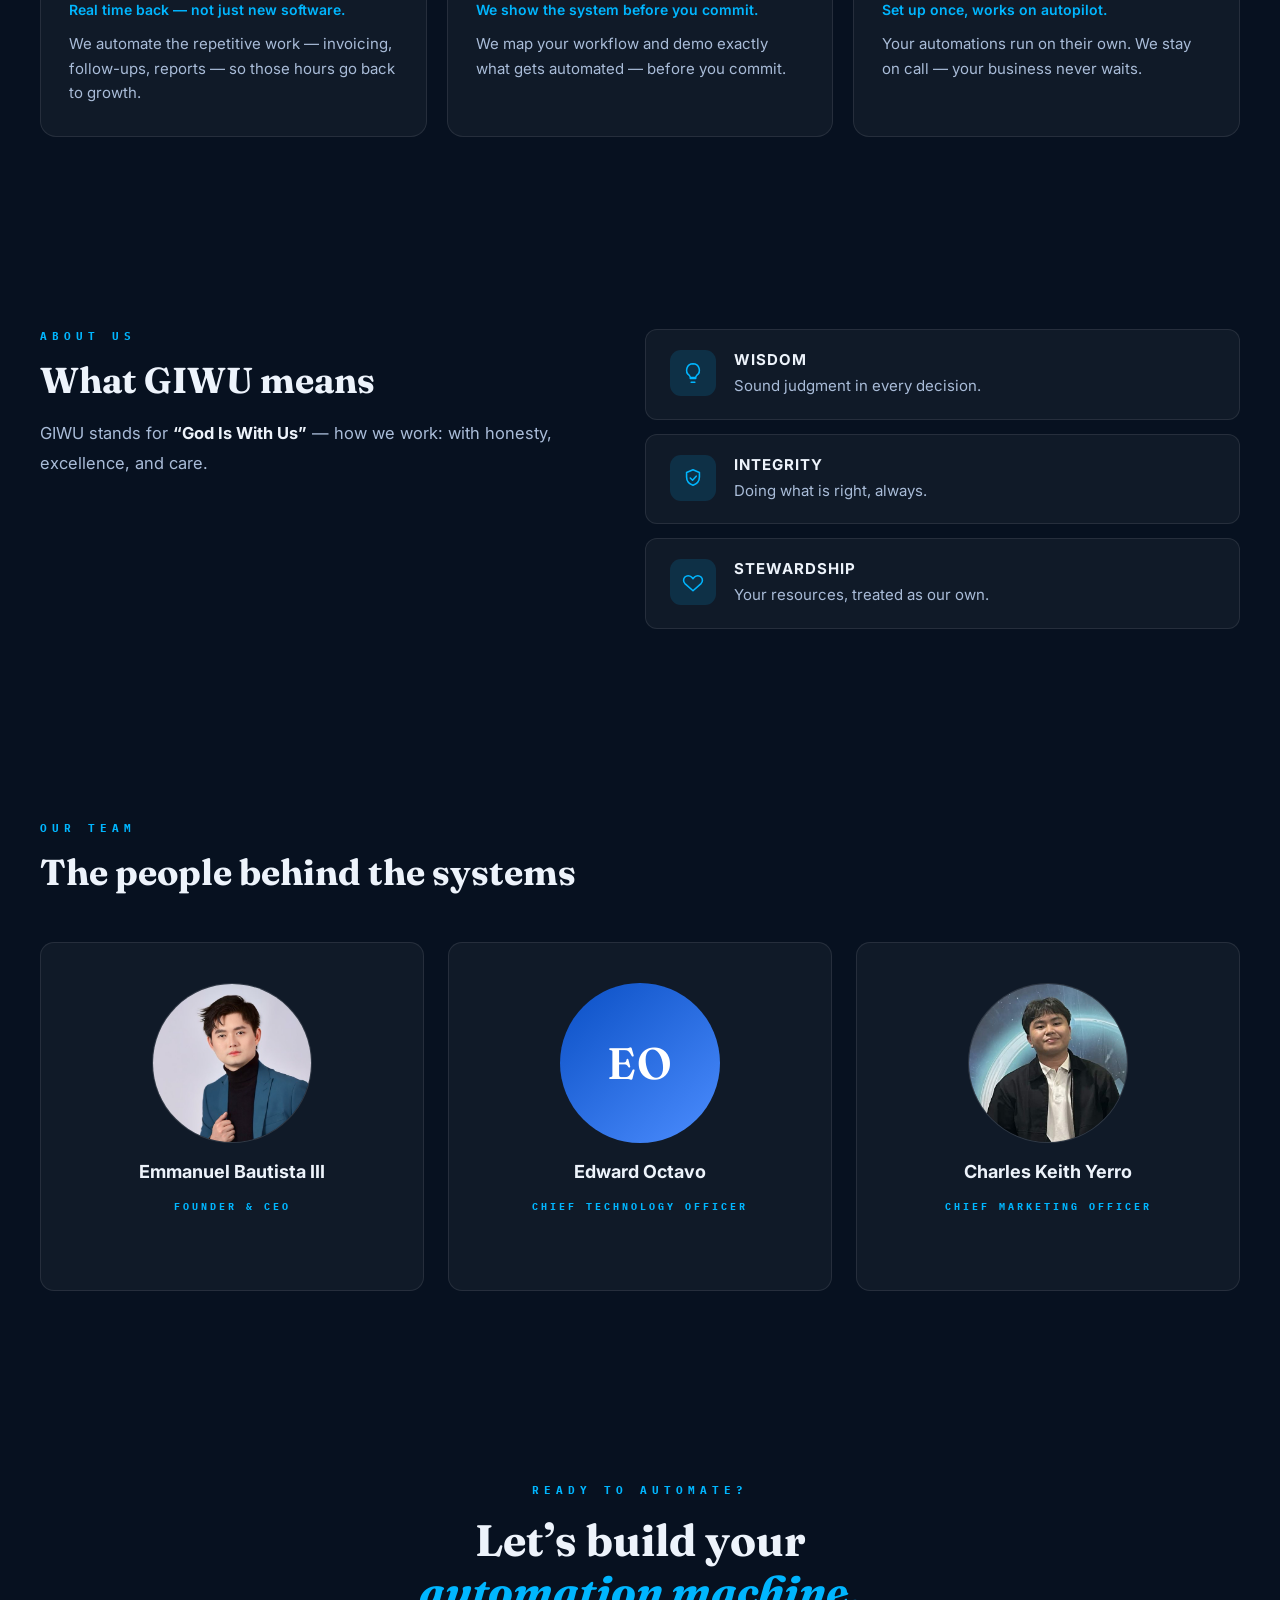
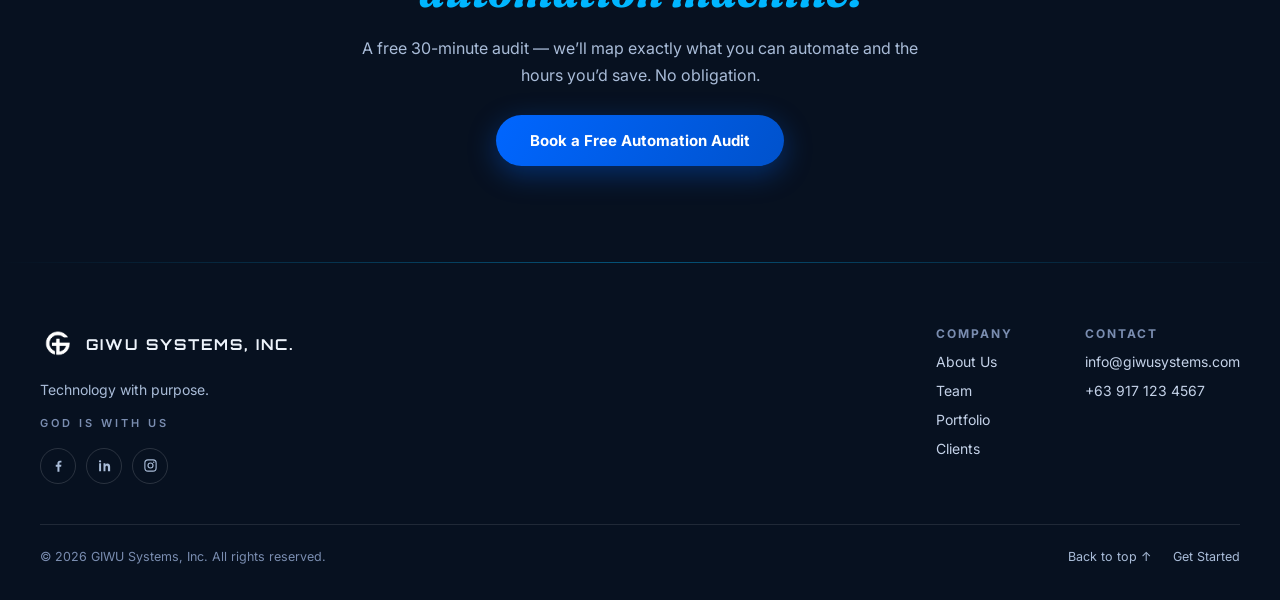
==== commit 4904e270: "Add client logos, clickable team profiles, and Get Started form modal 1. Client-logos strip on Home " ====
--- a/index.html
+++ b/index.html
@@ -73,11 +73,11 @@
           <a href="portfolio.html" class="nav-link">Portfolio</a>
           <a href="clients.html" class="nav-link">Clients</a>
         </div>
-        <a class="btn btn-primary menu-cta" href="mailto:info@giwusystems.com">Get a Quote</a>
+        <a class="btn btn-primary menu-cta" href="mailto:info@giwusystems.com" data-modal="start">Get Started</a>
       </nav>
 
       <div class="header-actions">
-        <a class="btn btn-primary nav-cta" href="mailto:info@giwusystems.com">Get a Quote</a>
+        <a class="btn btn-primary nav-cta" href="mailto:info@giwusystems.com" data-modal="start">Get Started</a>
         <button class="theme-btn" type="button" aria-label="Switch to light mode">
           <svg class="ico-sun" width="17" height="17" viewBox="0 0 24 24" fill="none" stroke="currentColor" stroke-width="1.8" stroke-linecap="round" aria-hidden="true"><circle cx="12" cy="12" r="4.2"></circle><path d="M12 2.5v2.2M12 19.3v2.2M2.5 12h2.2M19.3 12h2.2M4.9 4.9l1.6 1.6M17.5 17.5l1.6 1.6M19.1 4.9l-1.6 1.6M6.5 17.5l-1.6 1.6"></path></svg>
           <svg class="ico-moon" width="16" height="16" viewBox="0 0 24 24" fill="none" stroke="currentColor" stroke-width="1.8" stroke-linecap="round" stroke-linejoin="round" aria-hidden="true"><path d="M21 12.8A9 9 0 1 1 11.2 3 7 7 0 0 0 21 12.8z"></path></svg>
@@ -102,11 +102,11 @@
         <span class="hero-logo-wrap">
           <img class="hero-logo" src="assets/img/logo-full.png" alt="GIWU Systems logo — a stylized G fused with an illuminated cross" width="176" height="176">
         </span>
-        <h1 id="hero-title" class="hero-title">Automate the busywork. <span class="grad">Scale the business.</span></h1>
+        <h1 id="hero-title" class="hero-title">Accelerating opportunities, <span class="grad">multiplying blessings.</span></h1>
         <p class="hero-sub">We turn repetitive, manual work into systems that run themselves.</p>
         <div class="hero-cta">
-          <a href="mailto:info@giwusystems.com" class="btn btn-gradient btn-lg">Get a Quote</a>
-          <a href="portfolio.html" class="btn btn-ghost btn-lg">See What We Automate</a>
+          <a href="mailto:info@giwusystems.com" class="btn btn-gradient btn-lg" data-modal="start">Get Started</a>
+          <a href="portfolio.html" class="btn btn-ghost btn-lg">See your Opportunity</a>
         </div>
         <div class="stats">
           <div class="stat">
@@ -123,6 +123,21 @@
           </div>
         </div>
         <p class="hero-tagline">GOD IS WITH US</p>
+      </div>
+    </section>
+
+    <!-- ===== Client logos ===== -->
+    <section class="section clients-strip reveal" aria-label="Trusted by">
+      <div class="container clients-inner">
+        <span class="eyebrow">TRUSTED BY TEAMS &amp; MINISTRIES</span>
+        <!-- Swap each .client-logo for a real client logo: <img class="client-logo" src="assets/img/clients/name.png" alt="Client name"> -->
+        <div class="clients-row">
+          <span class="client-logo" aria-hidden="true"><svg viewBox="0 0 152 40"><circle cx="20" cy="20" r="12" fill="none" stroke="currentColor" stroke-width="2.3"/><text x="46" y="26" font-family="'IBM Plex Mono', monospace" font-size="15" font-weight="600" letter-spacing="1" fill="currentColor">NORTHPEAK</text></svg></span>
+          <span class="client-logo" aria-hidden="true"><svg viewBox="0 0 152 40"><path d="M20 8 L31 30 L9 30 Z" fill="none" stroke="currentColor" stroke-width="2.3" stroke-linejoin="round"/><text x="46" y="26" font-family="'IBM Plex Mono', monospace" font-size="15" font-weight="600" letter-spacing="1" fill="currentColor">SUMMIT</text></svg></span>
+          <span class="client-logo" aria-hidden="true"><svg viewBox="0 0 152 40"><path d="M20 8 L30 14 L30 26 L20 32 L10 26 L10 14 Z" fill="none" stroke="currentColor" stroke-width="2.3" stroke-linejoin="round"/><text x="46" y="26" font-family="'IBM Plex Mono', monospace" font-size="15" font-weight="600" letter-spacing="1" fill="currentColor">VERTEX</text></svg></span>
+          <span class="client-logo" aria-hidden="true"><svg viewBox="0 0 152 40"><rect x="9" y="9" width="22" height="22" rx="6" fill="none" stroke="currentColor" stroke-width="2.3"/><text x="46" y="26" font-family="'IBM Plex Mono', monospace" font-size="15" font-weight="600" letter-spacing="1" fill="currentColor">GRACEWELL</text></svg></span>
+          <span class="client-logo" aria-hidden="true"><svg viewBox="0 0 152 40"><path d="M20 8 L30 20 L20 32 L10 20 Z" fill="none" stroke="currentColor" stroke-width="2.3" stroke-linejoin="round"/><text x="46" y="26" font-family="'IBM Plex Mono', monospace" font-size="15" font-weight="600" letter-spacing="1" fill="currentColor">EVERGREEN</text></svg></span>
+        </div>
       </div>
     </section>
 
@@ -210,20 +225,29 @@
         </div>
         <div class="grid grid-3">
           <!-- Swap each .avatar for a real headshot: <img class="avatar" src="…" alt="Name"> -->
-          <article class="team-card">
-            <img class="avatar" src="assets/img/team/emmanuel.jpg" alt="" width="140" height="140" loading="lazy">
+          <article class="team-card" role="button" tabindex="0" aria-haspopup="dialog"
+            data-name="Emmanuel Bautista III" data-role="FOUNDER & CEO" data-img="assets/img/team/emmanuel.jpg"
+            data-bio="Emmanuel founded GIWU on one conviction - technology should give people their time back. He leads the vision and makes sure every system we build serves a real purpose.">
+            <img class="avatar" src="assets/img/team/emmanuel.jpg" alt="" width="160" height="160" loading="lazy">
             <h3 class="team-name">Emmanuel Bautista III</h3>
             <span class="team-dept">FOUNDER &amp; CEO</span>
-          </article>
-          <article class="team-card">
+            <span class="team-more">View profile &rarr;</span>
+          </article>
+          <article class="team-card" role="button" tabindex="0" aria-haspopup="dialog"
+            data-name="Edward Octavo" data-role="CHIEF TECHNOLOGY OFFICER" data-img="" data-initials="EO" data-avatar-class="avatar-2"
+            data-bio="Edward architects the automations behind every GIWU project: connecting your tools, removing the manual work, and keeping everything running reliably.">
             <span class="avatar avatar-initials avatar-2" aria-hidden="true">EO</span>
             <h3 class="team-name">Edward Octavo</h3>
             <span class="team-dept">CHIEF TECHNOLOGY OFFICER</span>
-          </article>
-          <article class="team-card">
-            <img class="avatar" src="assets/img/team/charles.jpg" alt="" width="140" height="140" loading="lazy">
+            <span class="team-more">View profile &rarr;</span>
+          </article>
+          <article class="team-card" role="button" tabindex="0" aria-haspopup="dialog"
+            data-name="Charles Keith Yerro" data-role="CHIEF MARKETING OFFICER" data-img="assets/img/team/charles.jpg"
+            data-bio="Charles bridges GIWU's work and the businesses that need it, so the right teams discover how much time automation can give back.">
+            <img class="avatar" src="assets/img/team/charles.jpg" alt="" width="160" height="160" loading="lazy">
             <h3 class="team-name">Charles Keith Yerro</h3>
             <span class="team-dept">CHIEF MARKETING OFFICER</span>
+            <span class="team-more">View profile &rarr;</span>
           </article>
         </div>
       </div>
@@ -235,7 +259,7 @@
         <span class="eyebrow">READY TO AUTOMATE?</span>
         <h2 id="cta-final-title" class="cta-final-title">Let&rsquo;s build your <em>automation machine.</em></h2>
         <p class="cta-final-sub">A free 30-minute audit &mdash; we&rsquo;ll map exactly what you can automate and the hours you&rsquo;d save. No obligation.</p>
-        <a href="mailto:info@giwusystems.com?subject=Free%20Automation%20Audit" class="btn btn-gradient btn-lg cta-final-btn">Book a Free Automation Audit</a>
+        <a href="mailto:info@giwusystems.com?subject=Free%20Automation%20Audit" class="btn btn-gradient btn-lg cta-final-btn" data-modal="start">Book a Free Automation Audit</a>
       </div>
     </section>
 
@@ -286,11 +310,49 @@
         <span>&copy; 2026 GIWU Systems, Inc. All rights reserved.</span>
         <div class="footer-bottom-links">
           <a href="#top">Back to top <span aria-hidden="true">&uarr;</span></a>
-          <a href="mailto:info@giwusystems.com">Get a Quote</a>
+          <a href="mailto:info@giwusystems.com" data-modal="start">Get Started</a>
         </div>
       </div>
     </div>
   </footer>
+
+  <!-- ===== Get Started modal ===== -->
+  <div class="modal" id="start-modal" role="dialog" aria-modal="true" aria-labelledby="sm-title">
+    <div class="modal-panel">
+      <button class="modal-close" type="button" aria-label="Close">&times;</button>
+      <span class="eyebrow">GET STARTED</span>
+      <h3 class="modal-title" id="sm-title">Tell us about your <em>opportunity</em></h3>
+      <p class="modal-sub">Fill this out and we&rsquo;ll map exactly what you can automate &mdash; free, no obligation.</p>
+      <form class="start-form" id="start-form" novalidate>
+        <label class="field">Name
+          <input class="input" type="text" name="name" autocomplete="name" required>
+        </label>
+        <label class="field">Email
+          <input class="input" type="email" name="email" autocomplete="email" required>
+        </label>
+        <label class="field">Company / Organization
+          <input class="input" type="text" name="org" autocomplete="organization">
+        </label>
+        <label class="field">What do you want to automate?
+          <textarea class="input textarea" name="message" rows="4" required></textarea>
+        </label>
+        <button class="btn btn-gradient btn-lg" type="submit">Send Application</button>
+        <p class="form-status" role="status" aria-live="polite"></p>
+      </form>
+    </div>
+  </div>
+
+  <!-- ===== Team member modal ===== -->
+  <div class="modal" id="team-modal" role="dialog" aria-modal="true" aria-labelledby="tm-name">
+    <div class="modal-panel modal-team">
+      <button class="modal-close" type="button" aria-label="Close">&times;</button>
+      <div class="tm-avatar" id="tm-avatar"></div>
+      <h3 class="tm-name" id="tm-name"></h3>
+      <span class="team-dept" id="tm-role"></span>
+      <p class="tm-bio" id="tm-bio"></p>
+      <a class="btn btn-gradient btn-lg tm-contact" href="mailto:info@giwusystems.com">Get in touch</a>
+    </div>
+  </div>
 
   <script src="assets/js/main.js" defer></script>
 </body>
--- a/assets/css/styles.css
+++ b/assets/css/styles.css
@@ -74,8 +74,8 @@
 
 /* ---------- Keyframes ---------- */
 @keyframes gwPulse {
-  0%, 100% { filter: drop-shadow(0 0 26px rgba(0,182,255,0.4)) drop-shadow(0 0 52px rgba(0,102,255,0.22)); }
-  50% { filter: drop-shadow(0 0 44px rgba(0,182,255,0.65)) drop-shadow(0 0 86px rgba(0,102,255,0.42)); }
+  0%, 100% { filter: drop-shadow(0 0 26px rgba(255,255,255,0.32)) drop-shadow(0 0 52px rgba(255,255,255,0.18)); }
+  50% { filter: drop-shadow(0 0 44px rgba(255,255,255,0.55)) drop-shadow(0 0 86px rgba(255,255,255,0.32)); }
 }
 @keyframes gwHalo {
   0%, 100% { opacity: .6; transform: translate(-50%, -50%) scale(1); }
@@ -254,14 +254,14 @@
 .hero-logo-wrap::before {
   content: ""; position: absolute; top: 50%; left: 50%; z-index: 0; pointer-events: none;
   width: 300px; height: 300px; border-radius: 50%;
-  background: radial-gradient(circle, rgba(0,150,255,0.32) 0%, rgba(0,120,255,0.13) 38%, transparent 68%);
+  background: radial-gradient(circle, rgba(255,255,255,0.26) 0%, rgba(255,255,255,0.1) 38%, transparent 68%);
   transform: translate(-50%, -50%);
   animation: gwHalo 5s ease-in-out infinite;
 }
 .hero-logo {
   position: relative; z-index: 1;
   width: 176px; height: 176px; object-fit: contain;
-  filter: drop-shadow(0 0 30px rgba(0,182,255,0.5)) drop-shadow(0 0 64px rgba(0,102,255,0.32));
+  filter: drop-shadow(0 0 30px rgba(255,255,255,0.42)) drop-shadow(0 0 64px rgba(255,255,255,0.25));
   animation: gwPulse 4.5s ease-in-out .8s infinite;
 }
 .hero-title {
@@ -670,6 +670,47 @@
 .cta-final-sub { font-size: 16px; line-height: 1.7; color: var(--body); max-width: 560px; text-wrap: pretty; }
 .cta-final-btn { margin-top: 8px; }
 @media (max-width: 640px) { .cta-final-title { font-size: 32px; } }
+
+/* ---------- Client logos ---------- */
+.clients-inner { display: flex; flex-direction: column; align-items: center; gap: 26px; text-align: center; }
+.clients-row { display: flex; flex-wrap: wrap; align-items: center; justify-content: center; gap: 20px 44px; }
+.client-logo { color: var(--faint); opacity: .68; transition: opacity .25s ease, color .25s ease; }
+.client-logo:hover { opacity: 1; color: var(--body-2); }
+.client-logo svg { height: 30px; width: auto; display: block; }
+img.client-logo { height: 30px; width: auto; filter: grayscale(1) brightness(1.7); opacity: .6; transition: opacity .25s ease, filter .25s ease; }
+img.client-logo:hover { opacity: 1; filter: none; }
+
+/* ---------- Bigger, clickable team cards ---------- */
+.avatar { width: 160px; height: 160px; }
+.team-card { cursor: pointer; padding: 40px 34px; gap: 18px; }
+.team-card:focus-visible { outline: 2px solid var(--accent); outline-offset: 3px; }
+.team-more { font-family: 'IBM Plex Mono', ui-monospace, SFMono-Regular, monospace; font-size: 11px; font-weight: 600; letter-spacing: 1px; color: var(--accent); opacity: 0; transition: opacity .25s ease; }
+.team-card:hover .team-more, .team-card:focus-visible .team-more { opacity: 1; }
+
+/* ---------- Modals ---------- */
+.modal { position: fixed; inset: 0; z-index: 200; display: flex; align-items: center; justify-content: center; padding: 24px; background: rgba(3,8,18,0.72); -webkit-backdrop-filter: blur(6px); backdrop-filter: blur(6px); opacity: 0; visibility: hidden; transition: opacity .25s ease, visibility .25s ease; }
+.modal.open { opacity: 1; visibility: visible; }
+.modal-panel { position: relative; background: #0B1A31; border: 1px solid var(--card-border); border-radius: 18px; width: 100%; max-width: 520px; max-height: calc(100dvh - 48px); overflow-y: auto; padding: 40px 36px; display: flex; flex-direction: column; gap: 14px; box-shadow: 0 30px 90px rgba(0,0,0,0.55); transform: translateY(14px) scale(.98); transition: transform .3s cubic-bezier(.16,1,.3,1); }
+.modal.open .modal-panel { transform: none; }
+html.light .modal-panel { background: #FFFFFF; }
+.modal-close { position: absolute; top: 13px; right: 14px; width: 34px; height: 34px; border-radius: 999px; background: var(--pill-bg); border: 1px solid var(--card-border); color: var(--body-2); font-size: 20px; line-height: 1; cursor: pointer; display: flex; align-items: center; justify-content: center; transition: color .2s ease, border-color .2s ease; }
+.modal-close:hover { color: var(--accent); border-color: var(--accent); }
+.modal-title { font-family: 'Fraunces', Georgia, serif; font-weight: 700; font-size: 28px; line-height: 1.2; color: var(--ink); }
+.modal-title em { font-style: italic; color: var(--accent); }
+.modal-sub { font-size: 15px; line-height: 1.6; color: var(--body); }
+.start-form { display: flex; flex-direction: column; gap: 16px; margin-top: 4px; }
+.modal-team { text-align: center; align-items: center; }
+.tm-avatar { display: flex; align-items: center; justify-content: center; }
+.tm-avatar .avatar { width: 128px; height: 128px; }
+.tm-name { font-family: 'Fraunces', Georgia, serif; font-weight: 700; font-size: 24px; color: var(--ink); }
+.tm-bio { font-size: 15px; line-height: 1.7; color: var(--body); }
+.tm-contact { margin-top: 10px; }
+
+@media (max-width: 640px) {
+  .modal-panel { padding: 32px 22px; }
+  .modal-title { font-size: 24px; }
+  .avatar { width: 140px; height: 140px; }
+}
 
 /* ---------- Responsive ---------- */
 @media (max-width: 1020px) {
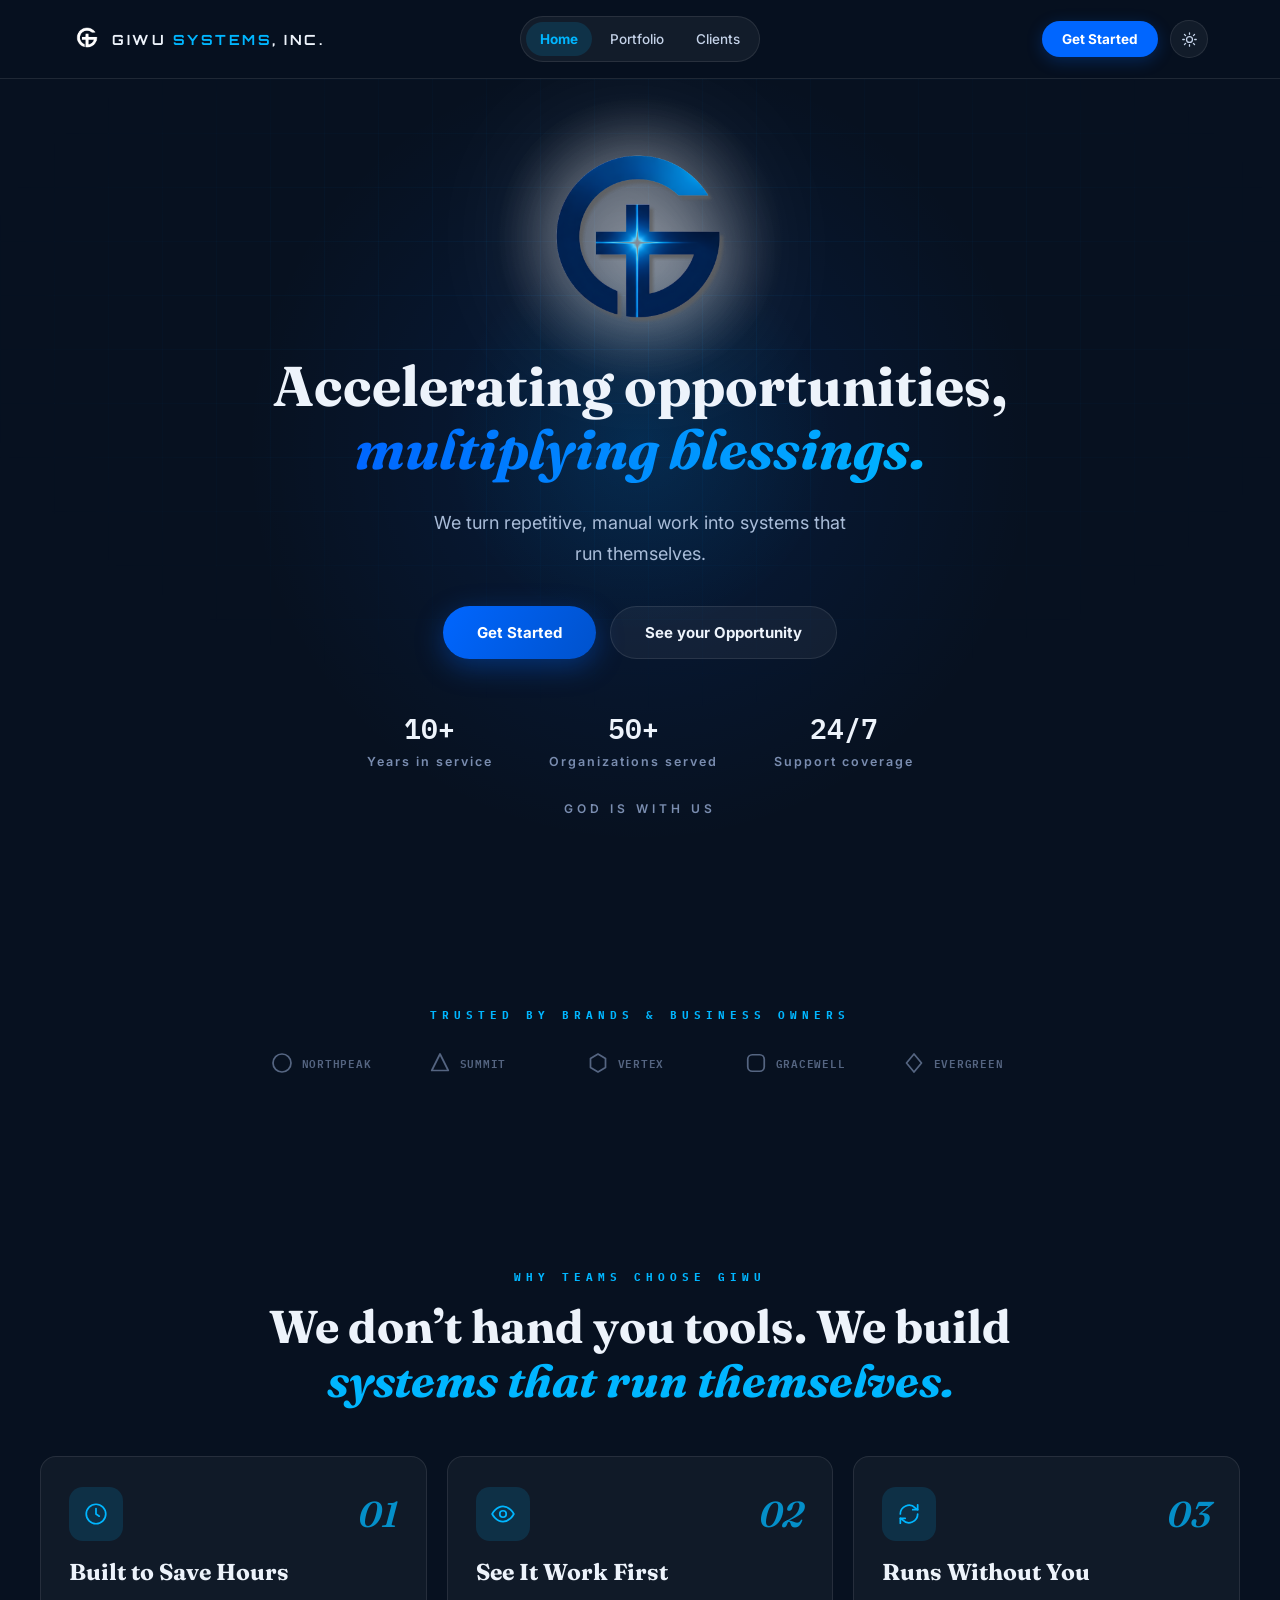
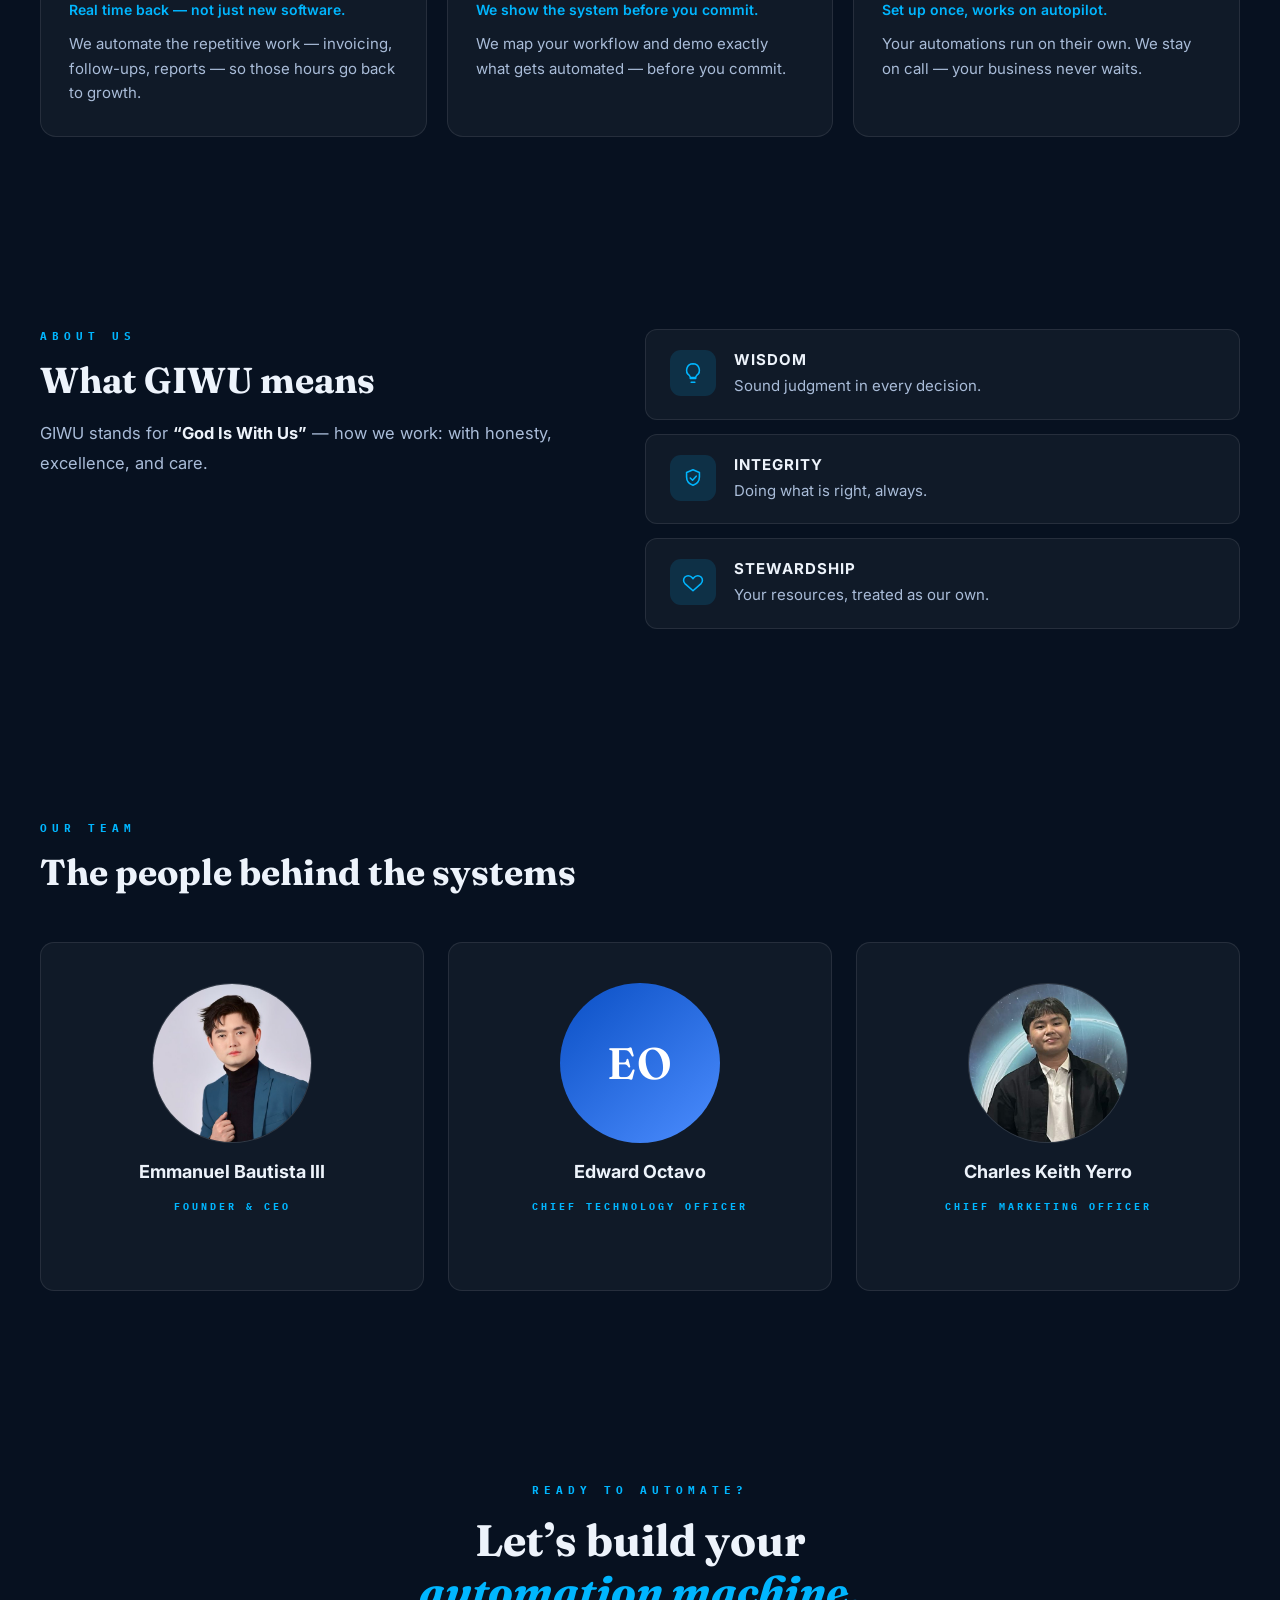
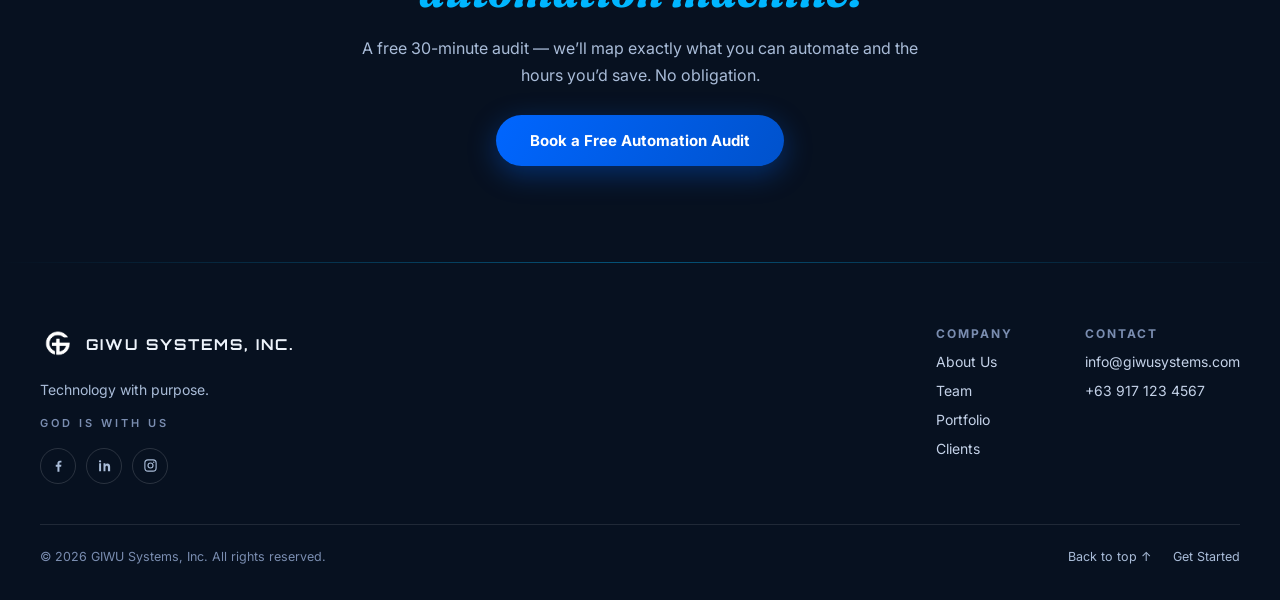
==== commit 6f492251: "Retitle the client strip; render partner logos black & white - "TRUSTED BY TEAMS & MINISTRIES" -> "T" ====
--- a/index.html
+++ b/index.html
@@ -129,7 +129,7 @@
     <!-- ===== Client logos ===== -->
     <section class="section clients-strip reveal" aria-label="Trusted by">
       <div class="container clients-inner">
-        <span class="eyebrow">TRUSTED BY TEAMS &amp; MINISTRIES</span>
+        <span class="eyebrow">TRUSTED BY BRANDS &amp; BUSINESS OWNERS</span>
         <!-- Swap each .client-logo for a real client logo: <img class="client-logo" src="assets/img/clients/name.png" alt="Client name"> -->
         <div class="clients-row">
           <span class="client-logo" aria-hidden="true"><svg viewBox="0 0 152 40"><circle cx="20" cy="20" r="12" fill="none" stroke="currentColor" stroke-width="2.3"/><text x="46" y="26" font-family="'IBM Plex Mono', monospace" font-size="15" font-weight="600" letter-spacing="1" fill="currentColor">NORTHPEAK</text></svg></span>
@@ -226,7 +226,7 @@
         <div class="grid grid-3">
           <!-- Swap each .avatar for a real headshot: <img class="avatar" src="…" alt="Name"> -->
           <article class="team-card" role="button" tabindex="0" aria-haspopup="dialog"
-            data-name="Emmanuel Bautista III" data-role="FOUNDER & CEO" data-img="assets/img/team/emmanuel.jpg"
+            data-name="Emmanuel Bautista III" data-role="FOUNDER & CEO" data-imgs="assets/img/team/emmanuel.jpg" data-li="#" data-fb="#" data-ig="#"
             data-bio="Emmanuel founded GIWU on one conviction - technology should give people their time back. He leads the vision and makes sure every system we build serves a real purpose.">
             <img class="avatar" src="assets/img/team/emmanuel.jpg" alt="" width="160" height="160" loading="lazy">
             <h3 class="team-name">Emmanuel Bautista III</h3>
@@ -234,7 +234,7 @@
             <span class="team-more">View profile &rarr;</span>
           </article>
           <article class="team-card" role="button" tabindex="0" aria-haspopup="dialog"
-            data-name="Edward Octavo" data-role="CHIEF TECHNOLOGY OFFICER" data-img="" data-initials="EO" data-avatar-class="avatar-2"
+            data-name="Edward Octavo" data-role="CHIEF TECHNOLOGY OFFICER" data-imgs="" data-initials="EO" data-avatar-class="avatar-2" data-li="#" data-fb="#" data-ig="#"
             data-bio="Edward architects the automations behind every GIWU project: connecting your tools, removing the manual work, and keeping everything running reliably.">
             <span class="avatar avatar-initials avatar-2" aria-hidden="true">EO</span>
             <h3 class="team-name">Edward Octavo</h3>
@@ -242,7 +242,7 @@
             <span class="team-more">View profile &rarr;</span>
           </article>
           <article class="team-card" role="button" tabindex="0" aria-haspopup="dialog"
-            data-name="Charles Keith Yerro" data-role="CHIEF MARKETING OFFICER" data-img="assets/img/team/charles.jpg"
+            data-name="Charles Keith Yerro" data-role="CHIEF MARKETING OFFICER" data-imgs="assets/img/team/charles.jpg" data-li="#" data-fb="#" data-ig="#"
             data-bio="Charles bridges GIWU's work and the businesses that need it, so the right teams discover how much time automation can give back.">
             <img class="avatar" src="assets/img/team/charles.jpg" alt="" width="160" height="160" loading="lazy">
             <h3 class="team-name">Charles Keith Yerro</h3>
@@ -346,10 +346,14 @@
   <div class="modal" id="team-modal" role="dialog" aria-modal="true" aria-labelledby="tm-name">
     <div class="modal-panel modal-team">
       <button class="modal-close" type="button" aria-label="Close">&times;</button>
-      <div class="tm-avatar" id="tm-avatar"></div>
+      <div class="tm-gallery">
+        <div class="tm-avatar" id="tm-avatar"></div>
+        <div class="tm-dots" id="tm-dots"></div>
+      </div>
       <h3 class="tm-name" id="tm-name"></h3>
       <span class="team-dept" id="tm-role"></span>
       <p class="tm-bio" id="tm-bio"></p>
+      <div class="tm-socials" id="tm-socials"></div>
       <a class="btn btn-gradient btn-lg tm-contact" href="mailto:info@giwusystems.com">Get in touch</a>
     </div>
   </div>
--- a/assets/css/styles.css
+++ b/assets/css/styles.css
@@ -677,8 +677,13 @@
 .client-logo { color: var(--faint); opacity: .68; transition: opacity .25s ease, color .25s ease; }
 .client-logo:hover { opacity: 1; color: var(--body-2); }
 .client-logo svg { height: 30px; width: auto; display: block; }
-img.client-logo { height: 30px; width: auto; filter: grayscale(1) brightness(1.7); opacity: .6; transition: opacity .25s ease, filter .25s ease; }
-img.client-logo:hover { opacity: 1; filter: none; }
+/* Partner/client logos are shown black & white (grayscale) on the dark theme;
+   hover just lifts them a little — they stay B&W. Swap `filter: none` on hover
+   if you ever want full colour to reveal on hover instead. */
+img.client-logo { height: 34px; width: auto; filter: grayscale(1) brightness(1.85) contrast(1.05); opacity: .62; transition: opacity .25s ease, filter .25s ease; }
+img.client-logo:hover { opacity: 1; filter: grayscale(1) brightness(2.15) contrast(1.05); }
+html.light img.client-logo { filter: grayscale(1) contrast(1.05); opacity: .55; }
+html.light img.client-logo:hover { opacity: 1; filter: grayscale(1) contrast(1.05); }
 
 /* ---------- Bigger, clickable team cards ---------- */
 .avatar { width: 160px; height: 160px; }
@@ -690,7 +695,7 @@
 /* ---------- Modals ---------- */
 .modal { position: fixed; inset: 0; z-index: 200; display: flex; align-items: center; justify-content: center; padding: 24px; background: rgba(3,8,18,0.72); -webkit-backdrop-filter: blur(6px); backdrop-filter: blur(6px); opacity: 0; visibility: hidden; transition: opacity .25s ease, visibility .25s ease; }
 .modal.open { opacity: 1; visibility: visible; }
-.modal-panel { position: relative; background: #0B1A31; border: 1px solid var(--card-border); border-radius: 18px; width: 100%; max-width: 520px; max-height: calc(100dvh - 48px); overflow-y: auto; padding: 40px 36px; display: flex; flex-direction: column; gap: 14px; box-shadow: 0 30px 90px rgba(0,0,0,0.55); transform: translateY(14px) scale(.98); transition: transform .3s cubic-bezier(.16,1,.3,1); }
+.modal-panel { position: relative; background: #0B1A31; border: 1px solid var(--card-border); border-radius: 18px; width: 100%; max-width: 600px; max-height: calc(100dvh - 48px); overflow-y: auto; padding: 44px 40px; display: flex; flex-direction: column; gap: 14px; box-shadow: 0 30px 90px rgba(0,0,0,0.55); transform: translateY(14px) scale(.98); transition: transform .3s cubic-bezier(.16,1,.3,1); }
 .modal.open .modal-panel { transform: none; }
 html.light .modal-panel { background: #FFFFFF; }
 .modal-close { position: absolute; top: 13px; right: 14px; width: 34px; height: 34px; border-radius: 999px; background: var(--pill-bg); border: 1px solid var(--card-border); color: var(--body-2); font-size: 20px; line-height: 1; cursor: pointer; display: flex; align-items: center; justify-content: center; transition: color .2s ease, border-color .2s ease; }
@@ -699,9 +704,17 @@
 .modal-title em { font-style: italic; color: var(--accent); }
 .modal-sub { font-size: 15px; line-height: 1.6; color: var(--body); }
 .start-form { display: flex; flex-direction: column; gap: 16px; margin-top: 4px; }
-.modal-team { text-align: center; align-items: center; }
+.modal-team { text-align: center; align-items: center; max-width: 640px; padding: 52px 48px 44px; gap: 16px; }
+.tm-gallery { display: flex; flex-direction: column; align-items: center; gap: 14px; }
 .tm-avatar { display: flex; align-items: center; justify-content: center; }
-.tm-avatar .avatar { width: 128px; height: 128px; }
+.tm-avatar .avatar { width: 168px; height: 168px; transition: opacity .25s ease, filter .25s ease; }
+.tm-avatar.has-more .avatar { cursor: pointer; }
+.tm-avatar.has-more .avatar:hover { filter: brightness(1.08); }
+.tm-dots { display: flex; gap: 8px; }
+.tm-dot { width: 8px; height: 8px; padding: 0; border: none; border-radius: 999px; background: var(--card-border); cursor: pointer; transition: background .2s ease, transform .2s ease; }
+.tm-dot:hover { transform: scale(1.25); }
+.tm-dot.active { background: var(--accent); }
+.tm-socials { display: flex; gap: 10px; justify-content: center; margin-top: 4px; }
 .tm-name { font-family: 'Fraunces', Georgia, serif; font-weight: 700; font-size: 24px; color: var(--ink); }
 .tm-bio { font-size: 15px; line-height: 1.7; color: var(--body); }
 .tm-contact { margin-top: 10px; }
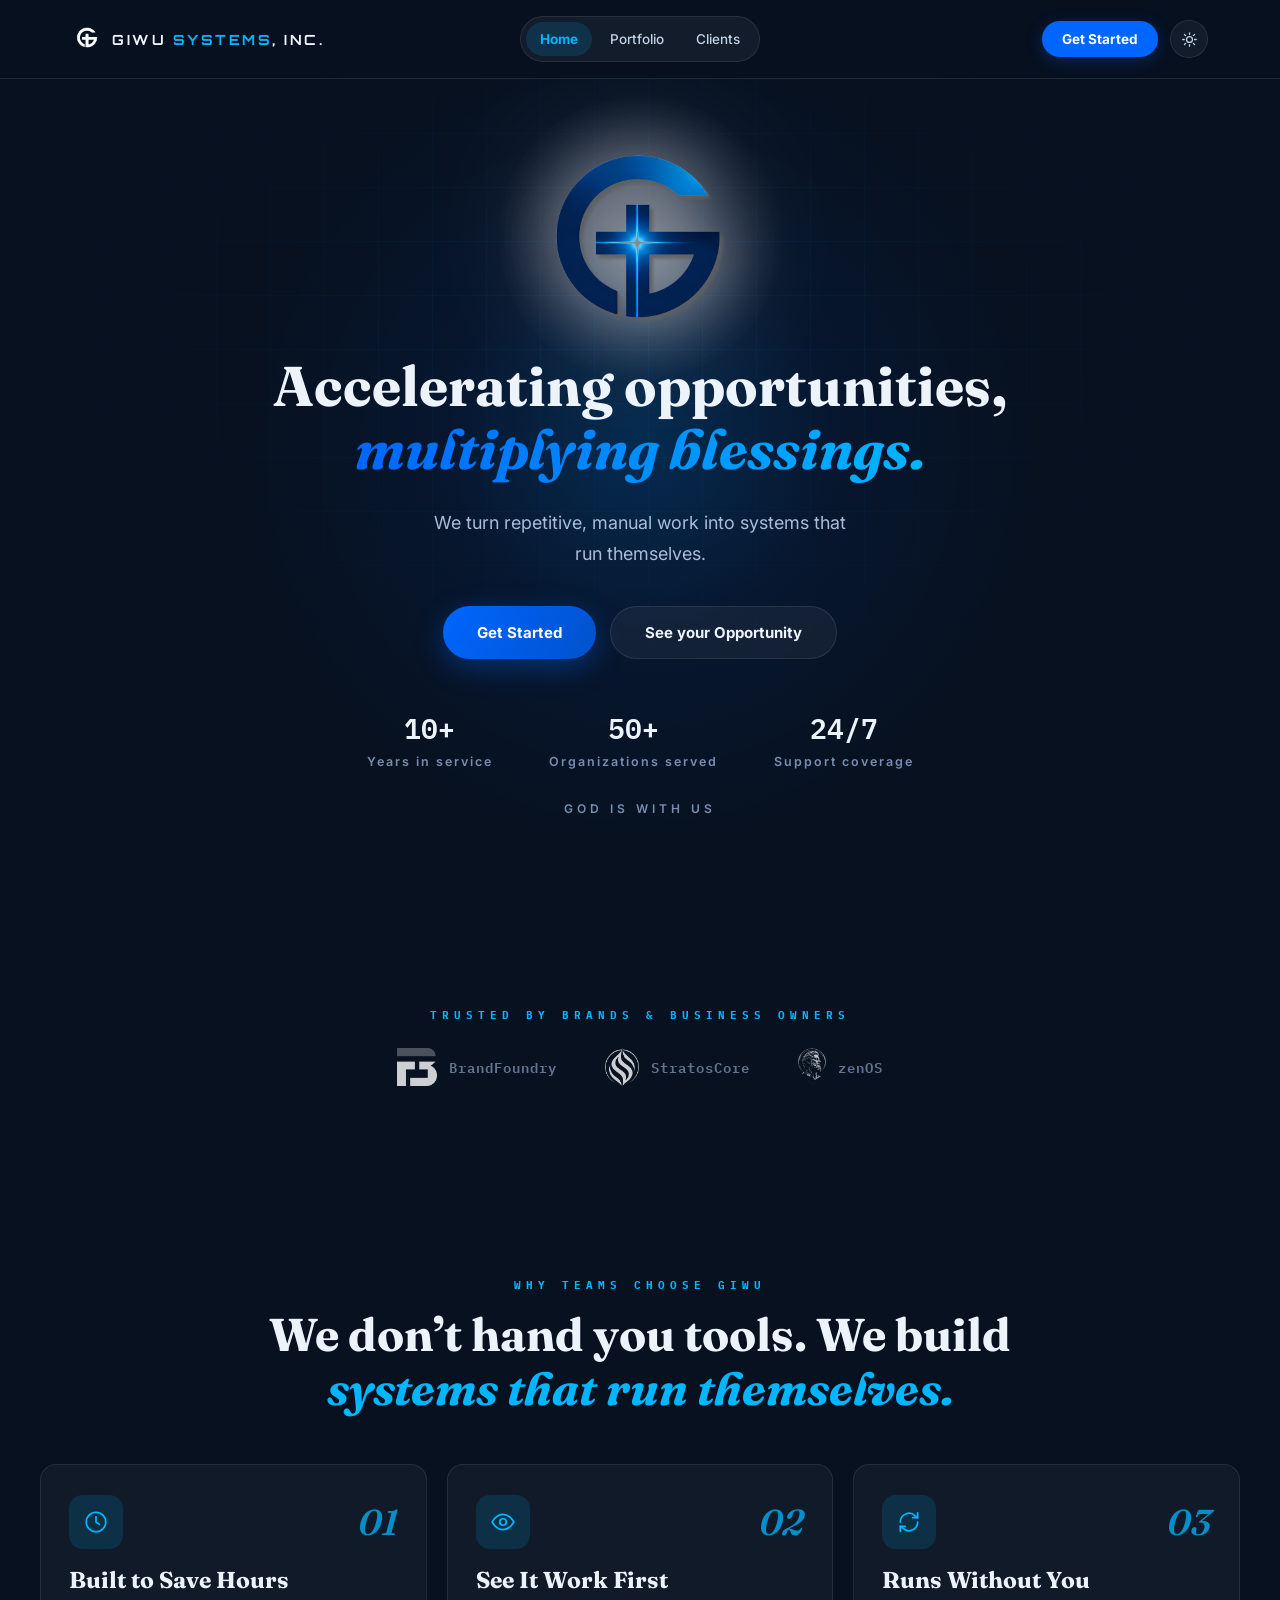
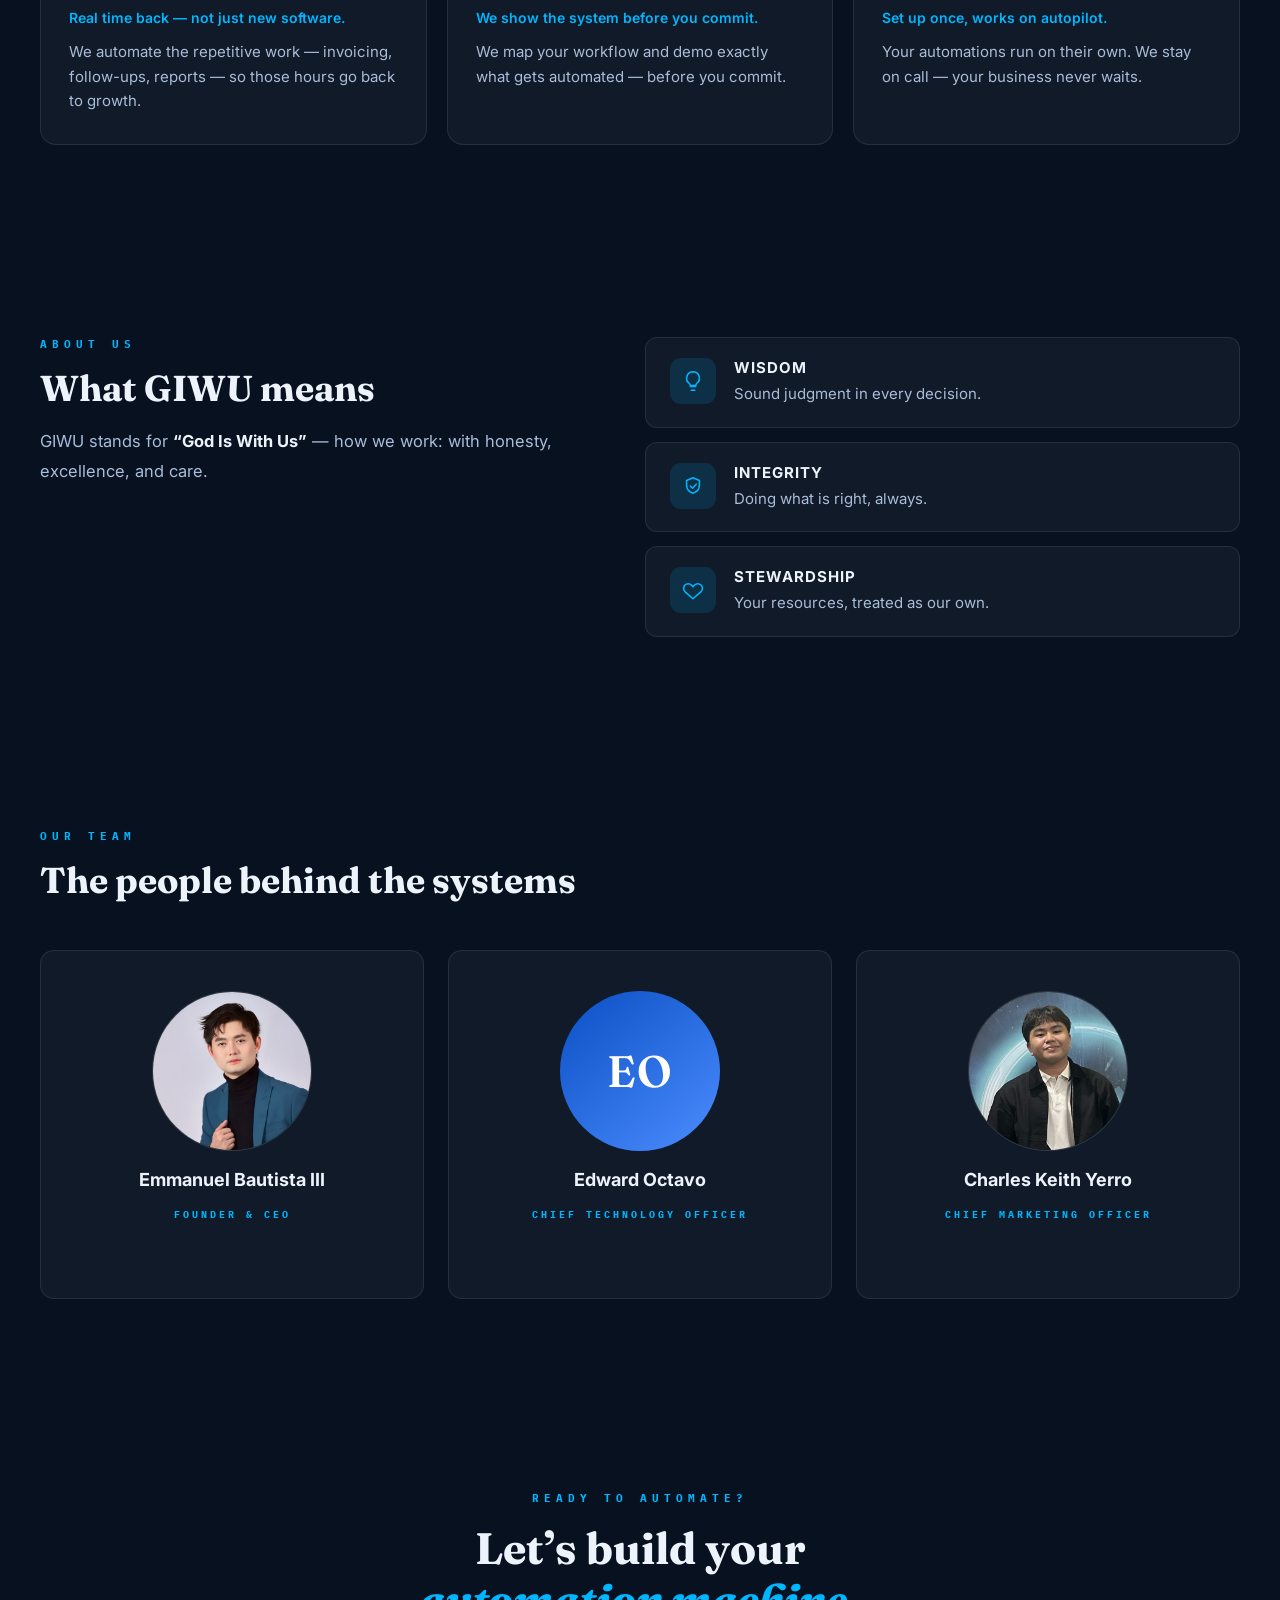
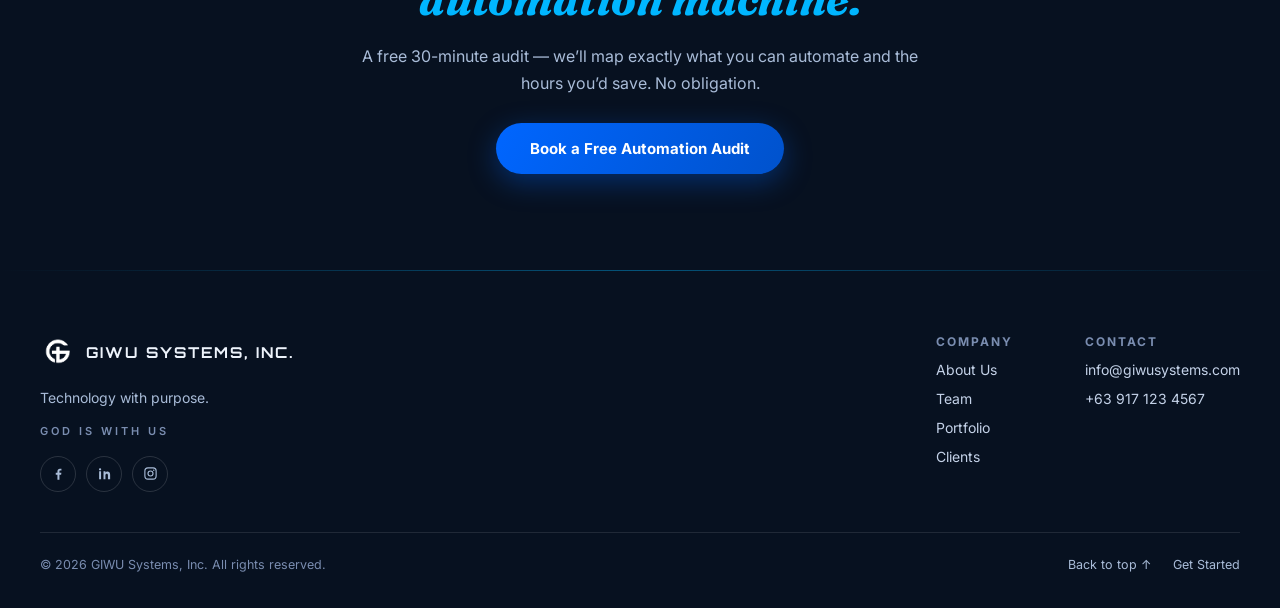
==== commit afb2db5f: "Replace placeholder client logos with real partners Wire BrandFoundry, StratosCore and zenOS into th" ====
--- a/index.html
+++ b/index.html
@@ -130,13 +130,11 @@
     <section class="section clients-strip reveal" aria-label="Trusted by">
       <div class="container clients-inner">
         <span class="eyebrow">TRUSTED BY BRANDS &amp; BUSINESS OWNERS</span>
-        <!-- Swap each .client-logo for a real client logo: <img class="client-logo" src="assets/img/clients/name.png" alt="Client name"> -->
+        <!-- Add a partner: drop the logo in assets/img/clients/, bake it to white-on-transparent, then copy a .client-logo line below. -->
         <div class="clients-row">
-          <span class="client-logo" aria-hidden="true"><svg viewBox="0 0 152 40"><circle cx="20" cy="20" r="12" fill="none" stroke="currentColor" stroke-width="2.3"/><text x="46" y="26" font-family="'IBM Plex Mono', monospace" font-size="15" font-weight="600" letter-spacing="1" fill="currentColor">NORTHPEAK</text></svg></span>
-          <span class="client-logo" aria-hidden="true"><svg viewBox="0 0 152 40"><path d="M20 8 L31 30 L9 30 Z" fill="none" stroke="currentColor" stroke-width="2.3" stroke-linejoin="round"/><text x="46" y="26" font-family="'IBM Plex Mono', monospace" font-size="15" font-weight="600" letter-spacing="1" fill="currentColor">SUMMIT</text></svg></span>
-          <span class="client-logo" aria-hidden="true"><svg viewBox="0 0 152 40"><path d="M20 8 L30 14 L30 26 L20 32 L10 26 L10 14 Z" fill="none" stroke="currentColor" stroke-width="2.3" stroke-linejoin="round"/><text x="46" y="26" font-family="'IBM Plex Mono', monospace" font-size="15" font-weight="600" letter-spacing="1" fill="currentColor">VERTEX</text></svg></span>
-          <span class="client-logo" aria-hidden="true"><svg viewBox="0 0 152 40"><rect x="9" y="9" width="22" height="22" rx="6" fill="none" stroke="currentColor" stroke-width="2.3"/><text x="46" y="26" font-family="'IBM Plex Mono', monospace" font-size="15" font-weight="600" letter-spacing="1" fill="currentColor">GRACEWELL</text></svg></span>
-          <span class="client-logo" aria-hidden="true"><svg viewBox="0 0 152 40"><path d="M20 8 L30 20 L20 32 L10 20 Z" fill="none" stroke="currentColor" stroke-width="2.3" stroke-linejoin="round"/><text x="46" y="26" font-family="'IBM Plex Mono', monospace" font-size="15" font-weight="600" letter-spacing="1" fill="currentColor">EVERGREEN</text></svg></span>
+          <span class="client-logo"><img class="client-mark" src="assets/img/clients/brandfoundry-bw.png" alt="" loading="lazy"><span class="client-name">BrandFoundry</span></span>
+          <span class="client-logo"><img class="client-mark" src="assets/img/clients/stratoscore-bw.png" alt="" loading="lazy"><span class="client-name">StratosCore</span></span>
+          <span class="client-logo"><img class="client-mark" src="assets/img/clients/zenos-bw.png" alt="" loading="lazy"><span class="client-name">zenOS</span></span>
         </div>
       </div>
     </section>
--- a/assets/css/styles.css
+++ b/assets/css/styles.css
@@ -673,17 +673,21 @@
 
 /* ---------- Client logos ---------- */
 .clients-inner { display: flex; flex-direction: column; align-items: center; gap: 26px; text-align: center; }
-.clients-row { display: flex; flex-wrap: wrap; align-items: center; justify-content: center; gap: 20px 44px; }
-.client-logo { color: var(--faint); opacity: .68; transition: opacity .25s ease, color .25s ease; }
+.clients-row { display: flex; flex-wrap: wrap; align-items: center; justify-content: center; gap: 22px 48px; }
+/* Each entry is the logo mark plus the brand name beside it. The marks are baked
+   to white-on-transparent (see scratchpad logos_bw.py), so they stay black & white
+   on the dark theme and are inverted to black for light mode. */
+.client-logo { display: inline-flex; align-items: center; gap: 12px; color: var(--faint); opacity: .8; transition: opacity .25s ease, color .25s ease; }
 .client-logo:hover { opacity: 1; color: var(--body-2); }
 .client-logo svg { height: 30px; width: auto; display: block; }
-/* Partner/client logos are shown black & white (grayscale) on the dark theme;
-   hover just lifts them a little — they stay B&W. Swap `filter: none` on hover
-   if you ever want full colour to reveal on hover instead. */
-img.client-logo { height: 34px; width: auto; filter: grayscale(1) brightness(1.85) contrast(1.05); opacity: .62; transition: opacity .25s ease, filter .25s ease; }
-img.client-logo:hover { opacity: 1; filter: grayscale(1) brightness(2.15) contrast(1.05); }
-html.light img.client-logo { filter: grayscale(1) contrast(1.05); opacity: .55; }
-html.light img.client-logo:hover { opacity: 1; filter: grayscale(1) contrast(1.05); }
+.client-mark { height: 38px; width: auto; display: block; flex: none; }
+html.light .client-mark { filter: invert(1); }
+.client-name { font-family: 'IBM Plex Mono', ui-monospace, SFMono-Regular, monospace; font-size: 14px; font-weight: 600; letter-spacing: 1px; white-space: nowrap; }
+@media (max-width: 640px) {
+  .clients-row { gap: 18px 30px; }
+  .client-mark { height: 30px; }
+  .client-name { font-size: 12px; letter-spacing: .6px; }
+}
 
 /* ---------- Bigger, clickable team cards ---------- */
 .avatar { width: 160px; height: 160px; }
